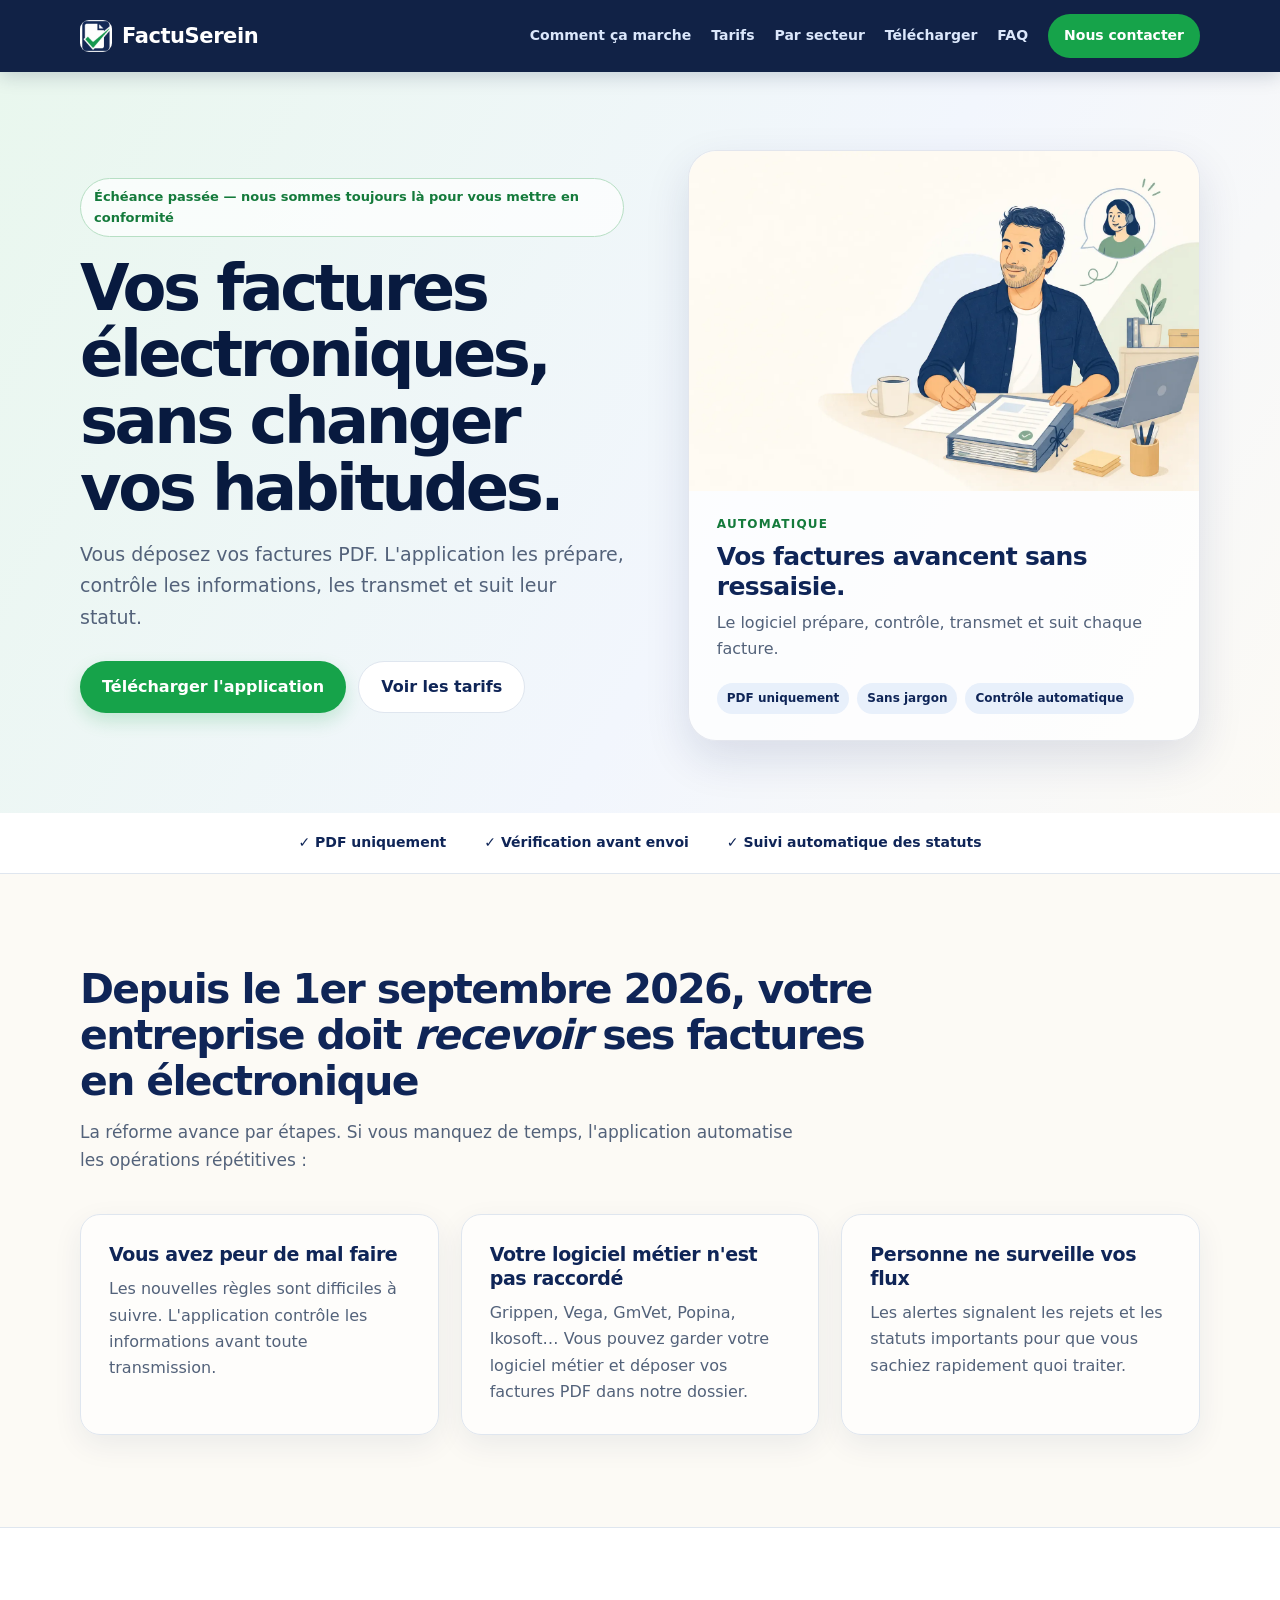
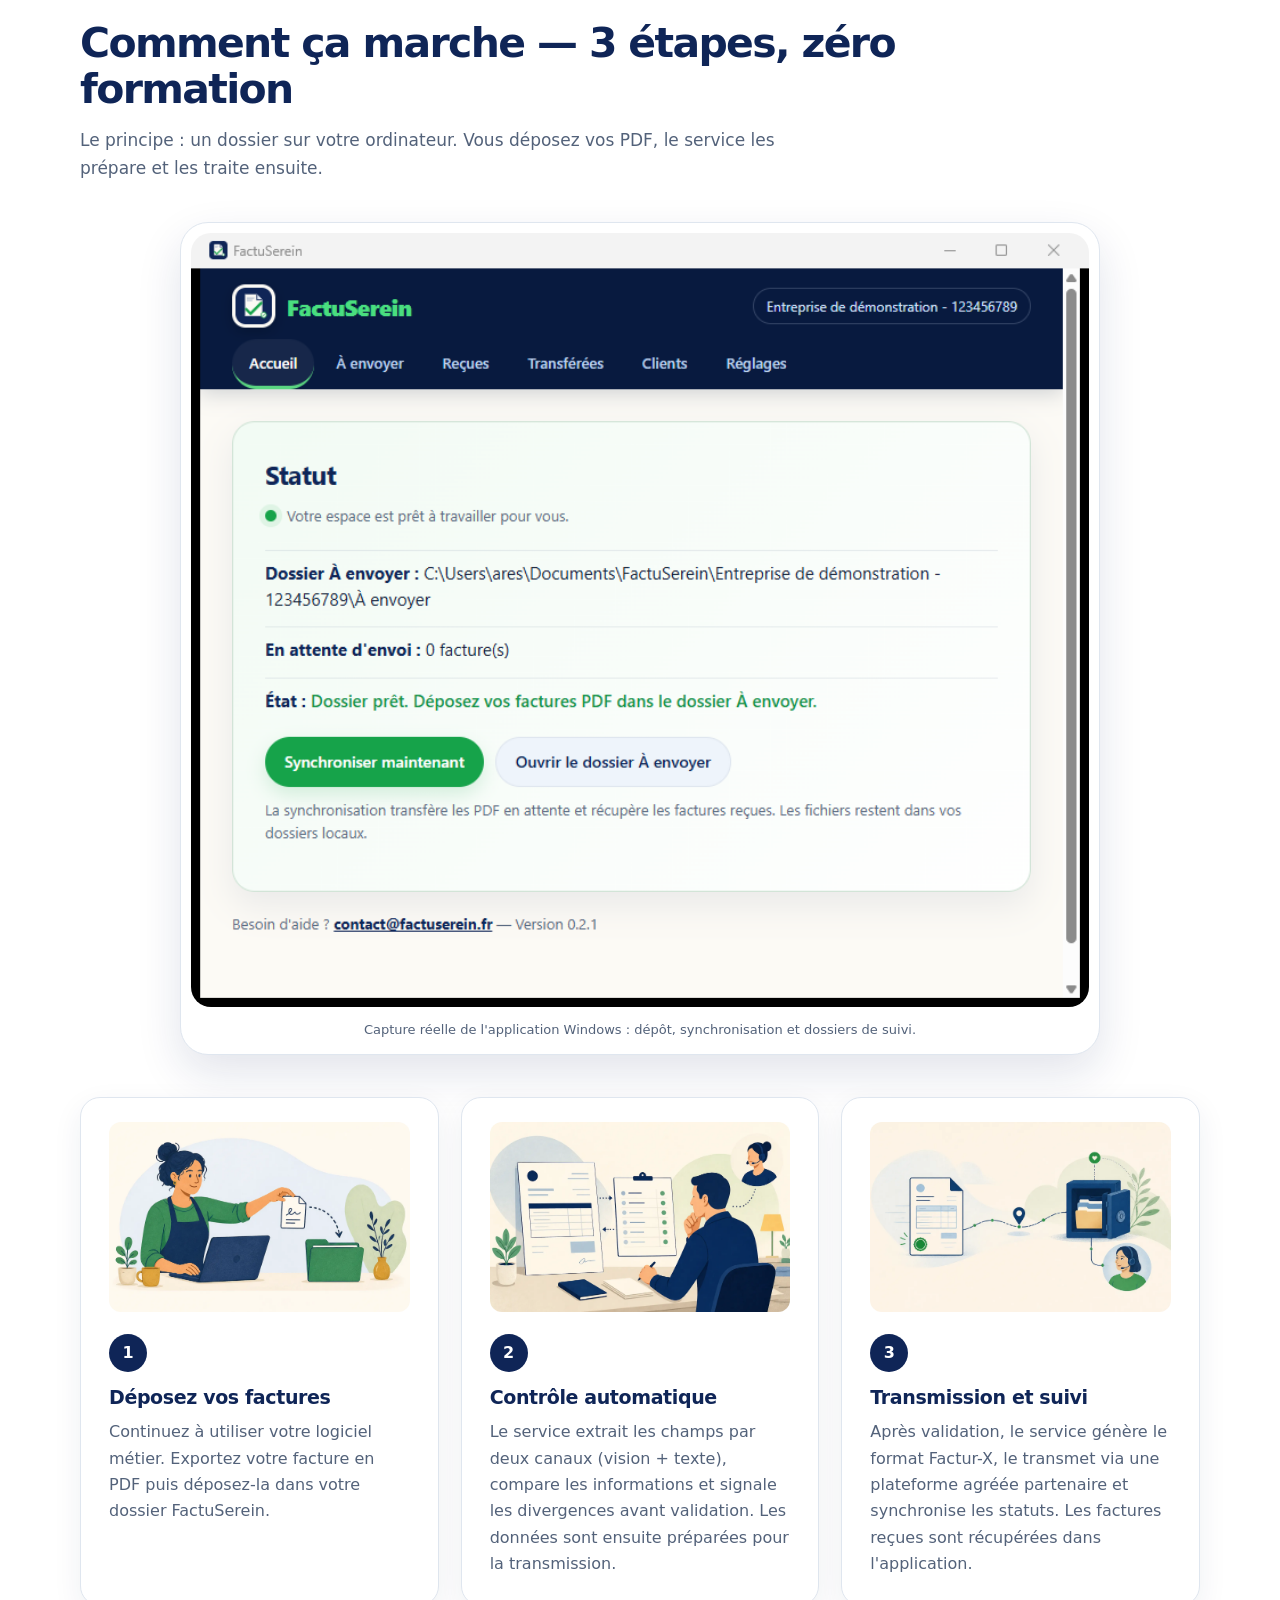
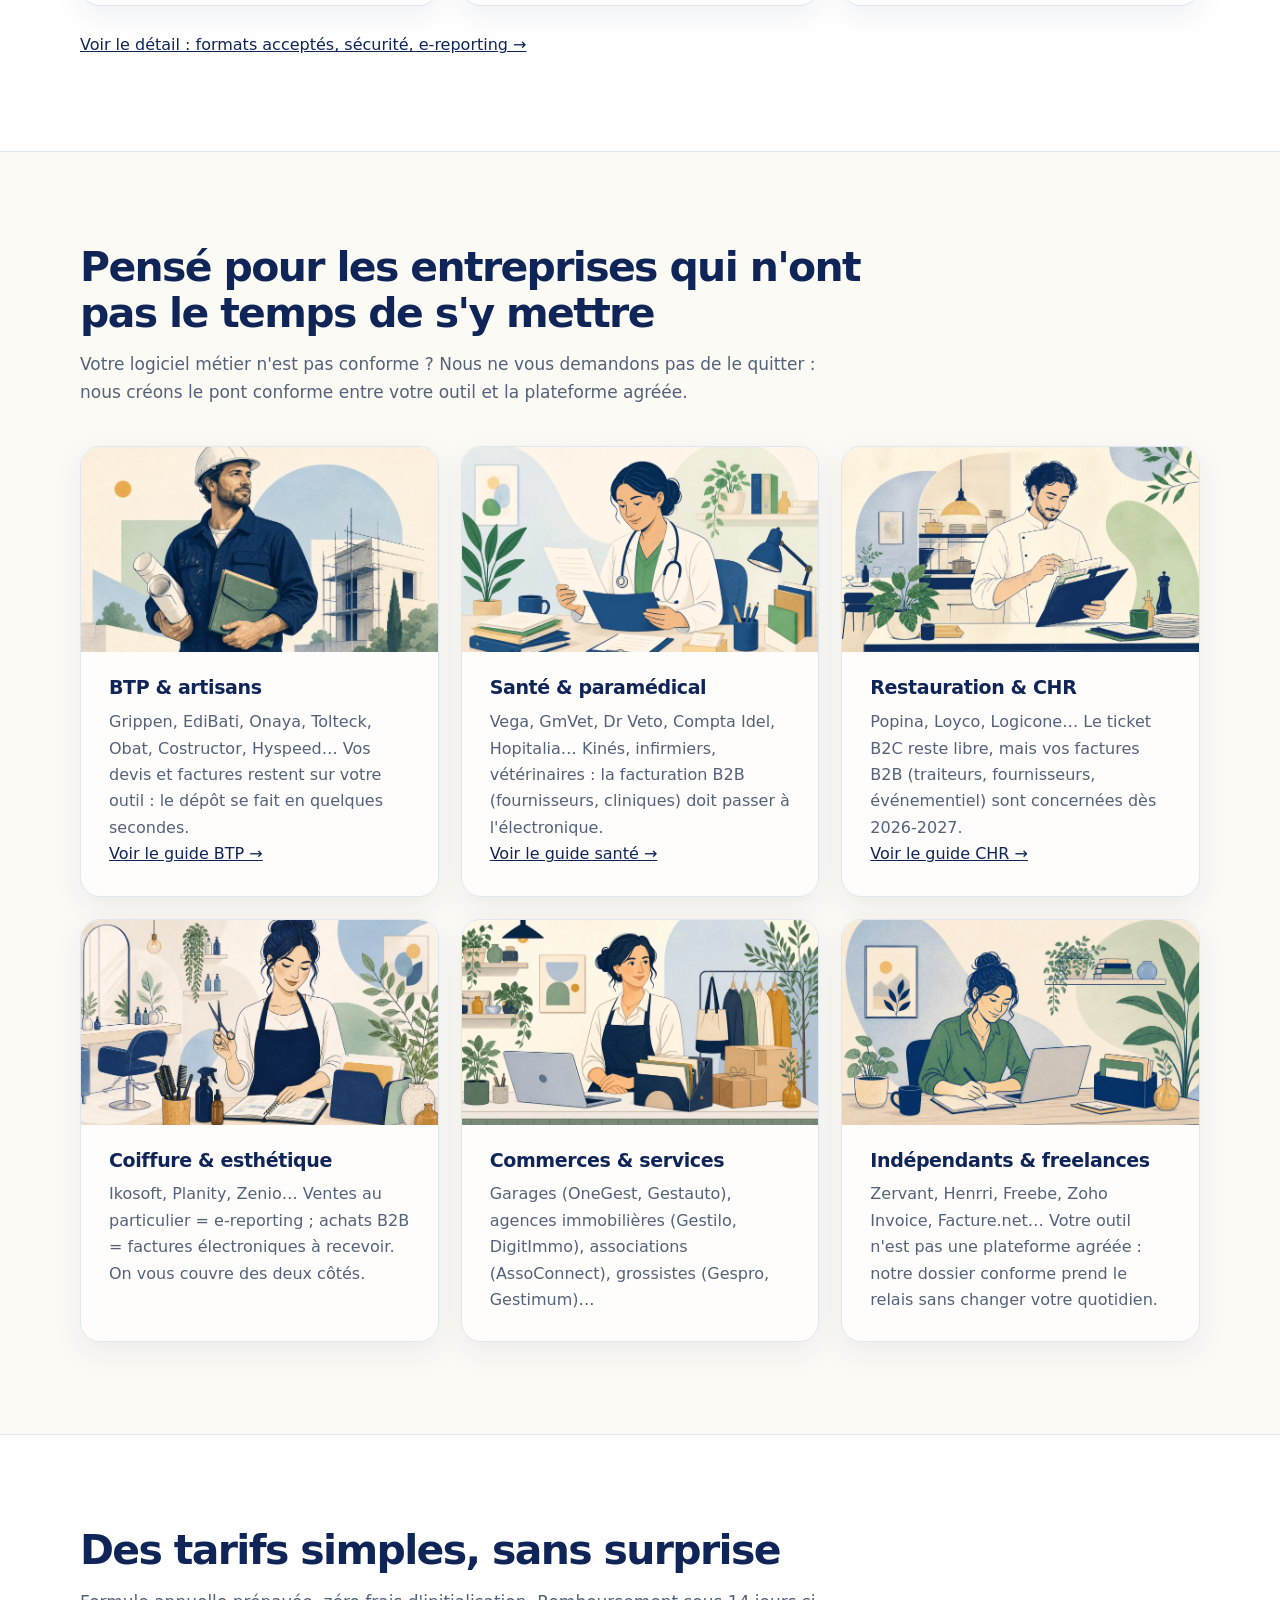
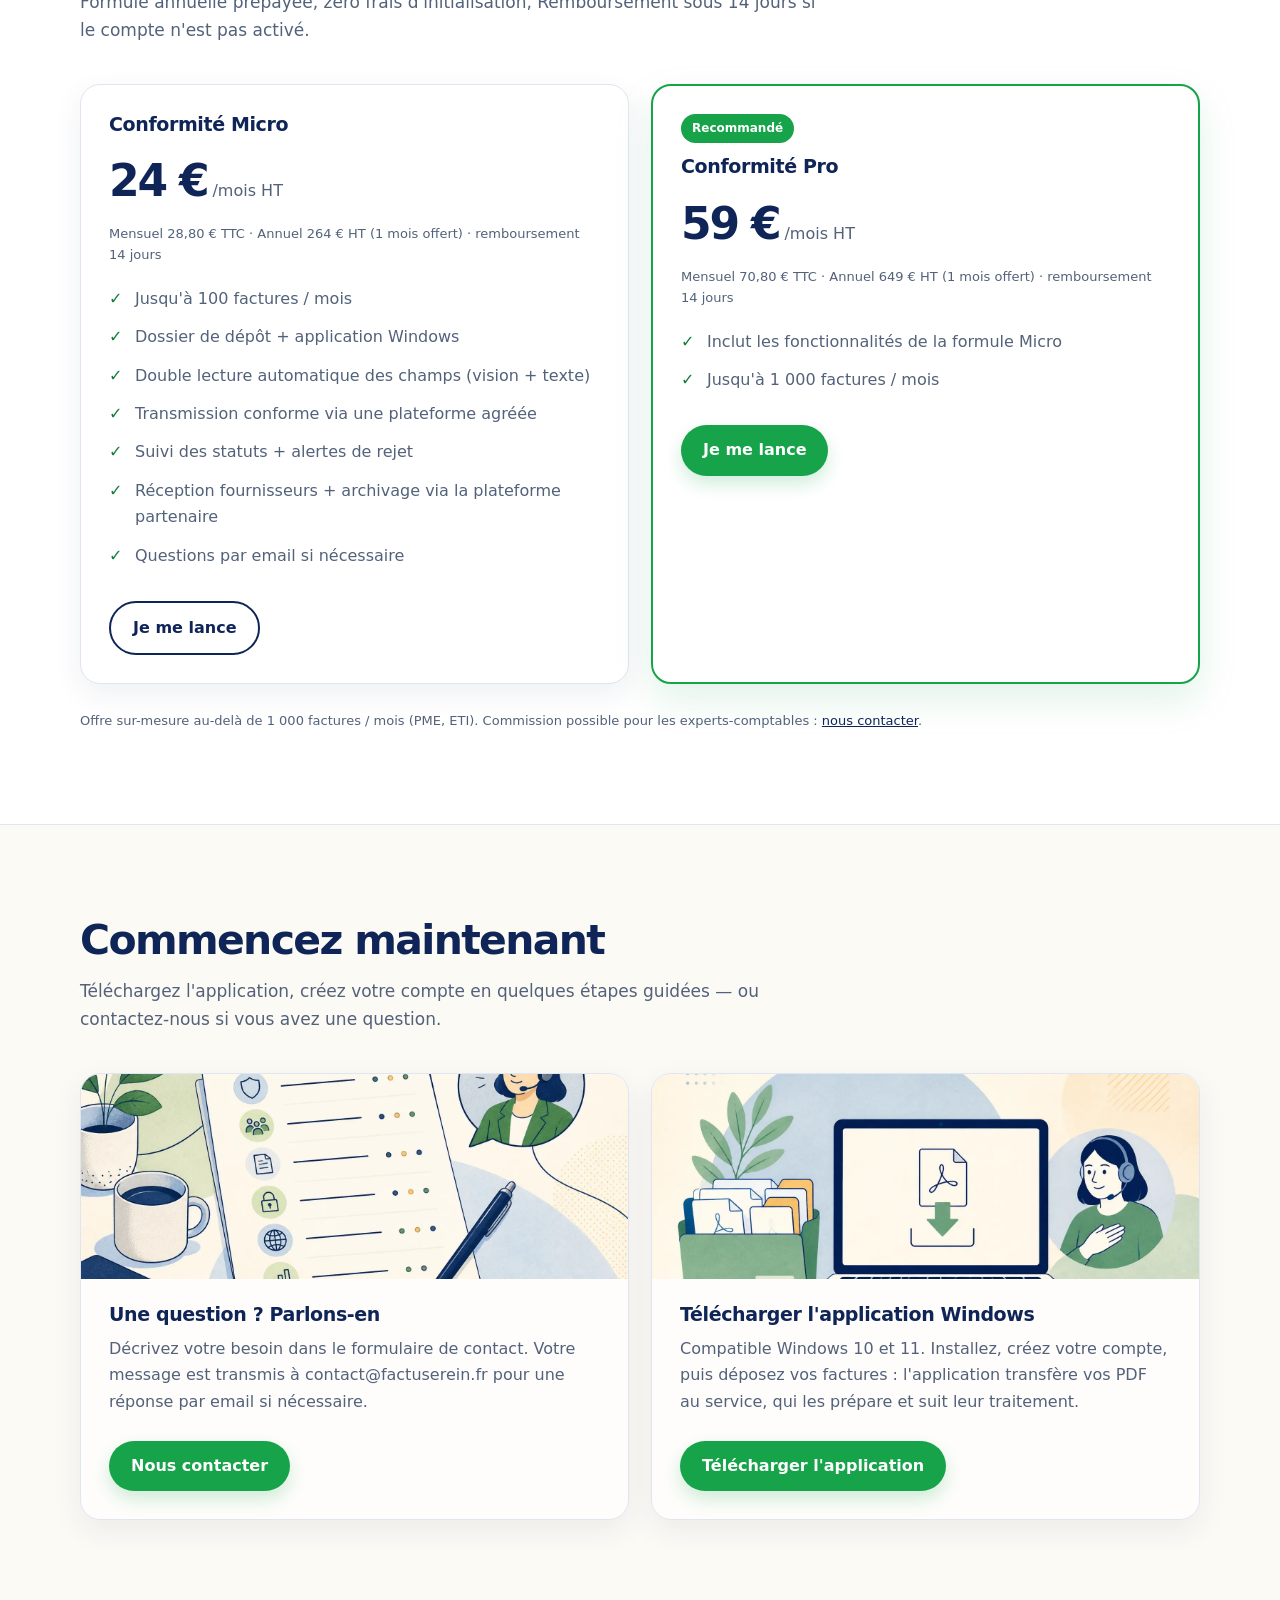
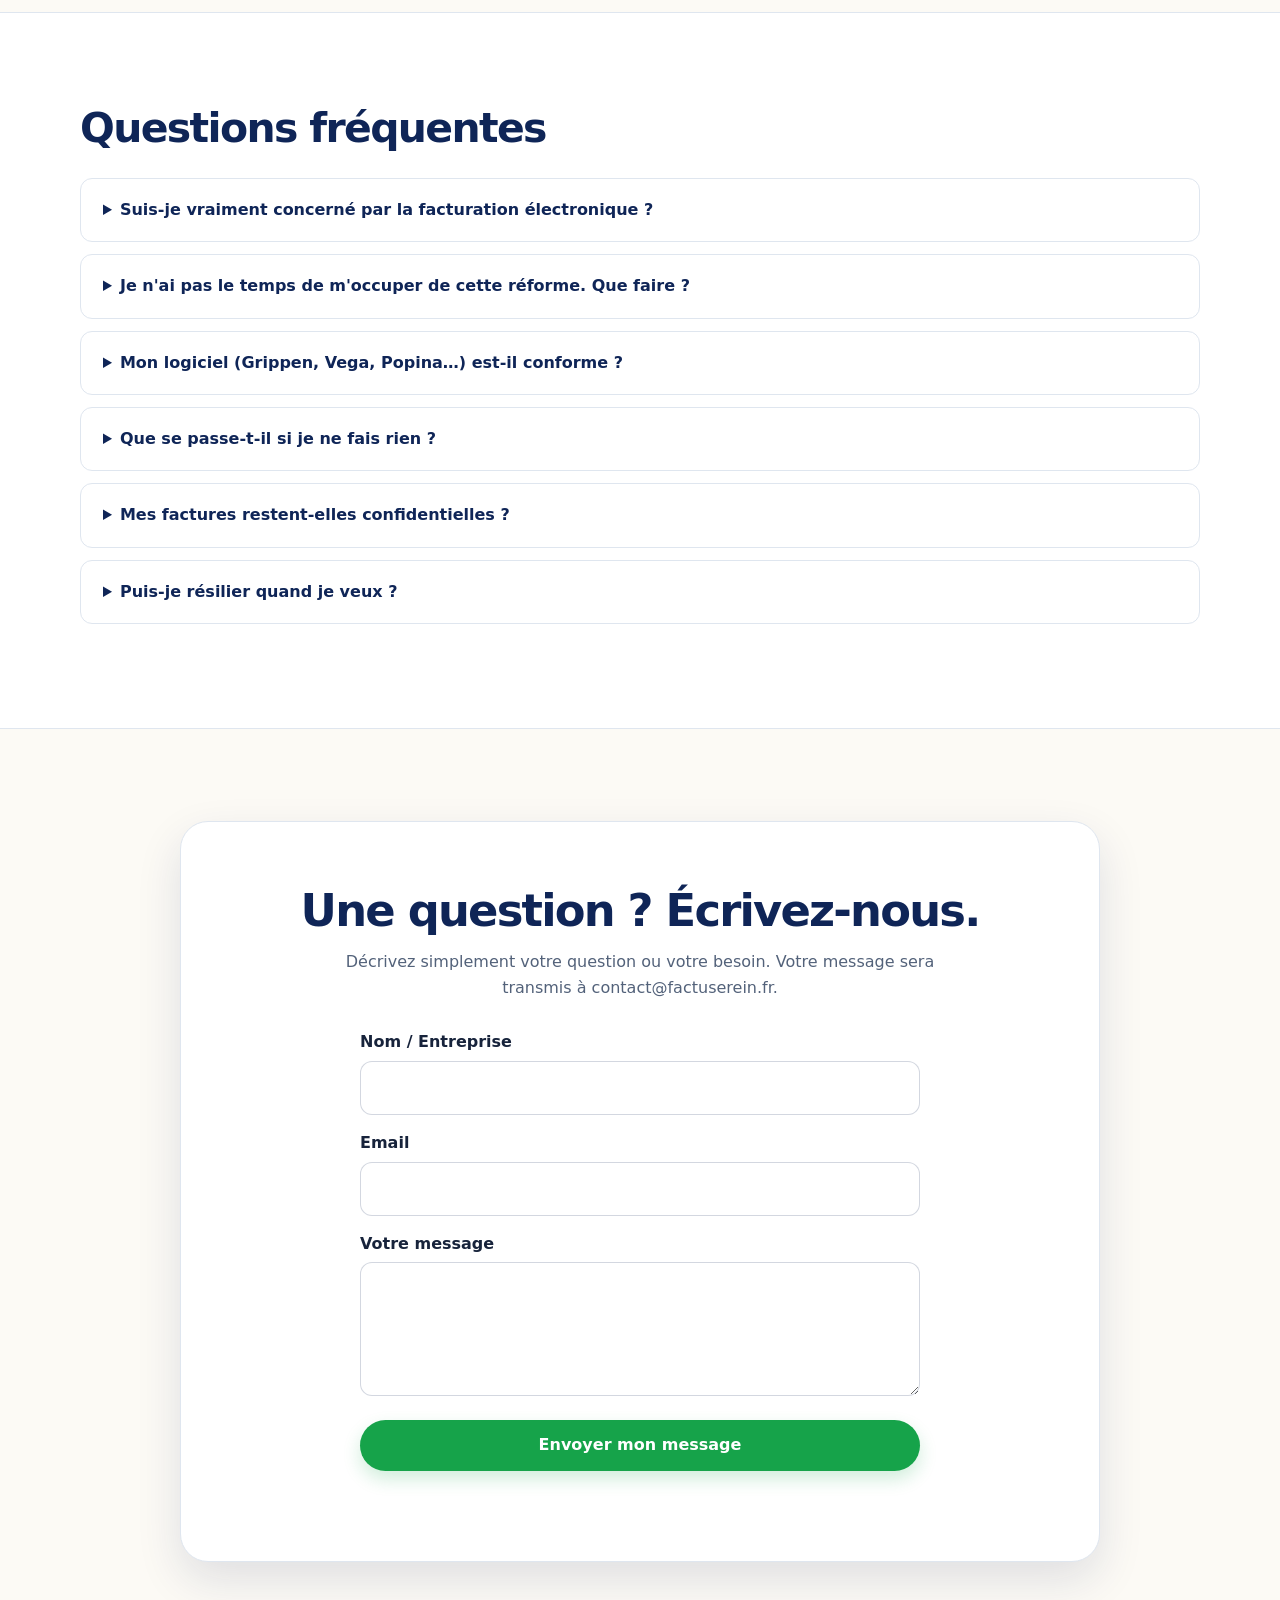
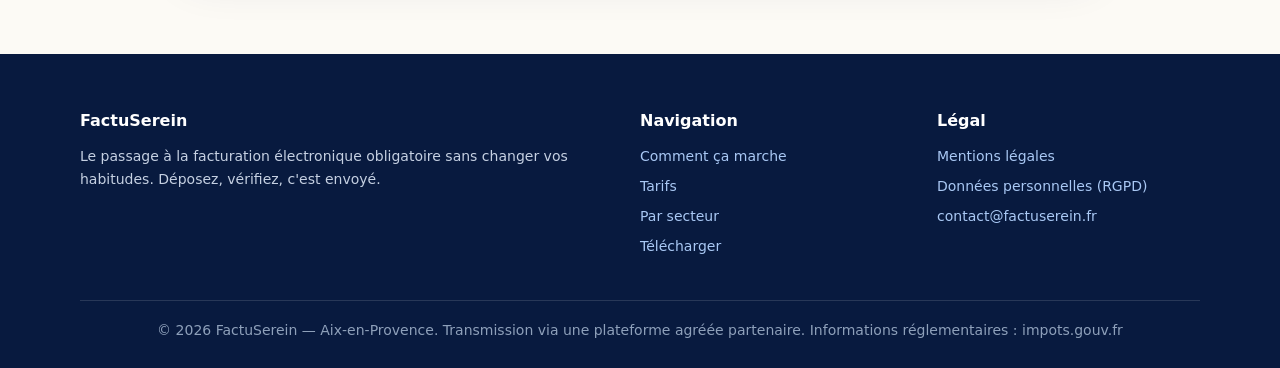
==== index.html @ 56f693d6 "content: publish native desktop preview" ====
<!DOCTYPE html>
<html lang="fr">
<head>
  <meta charset="UTF-8">
  <meta name="viewport" content="width=device-width, initial-scale=1.0">
  <title>FactuSerein — Facturation électronique obligatoire : on s'occupe de tout, sans changer vos habitudes</title>
  <link rel="icon" type="image/png" sizes="32x32" href="assets/img/favicon-32x32.png">
<link rel="manifest" href="assets/img/site.webmanifest">
  <link rel="apple-touch-icon" href="assets/img/apple-touch-icon.png">
  <meta name="description" content="Facturation électronique obligatoire : réception 2026, émission 2027. L'application automatise la préparation, la transmission et le suivi de vos factures PDF. Dès 24 €/mois HT.">
  <meta property="og:type" content="website">
  <meta property="og:title" content="FactuSerein — Facturation électronique obligatoire : on s'occupe de tout">
  <meta property="og:description" content="FactuSerein — Facturation électronique obligatoire : on s'occupe de tout">
  <meta property="og:image" content="https://factuserein.fr/assets/img/og-factuserein.png">
  <meta property="og:locale" content="fr_FR">
  <meta property="og:url" content="https://factuserein.fr/">
  <meta name="twitter:card" content="summary_large_image">
  <link rel="canonical" href="https://factuserein.fr/">
  <link rel="stylesheet" href="assets/css/style.css">
</head>
<body>

<header class="site-header">
  <div class="container">
    <a href="index.html" class="brand"><img class="logo" src="assets/img/logo.png" alt="Logo FactuSerein" width="30" height="30" loading="eager"> FactuSerein</a>
    <button class="menu-toggle" aria-label="Ouvrir le menu" aria-expanded="false">☰</button>
    <nav class="main-nav">
      <a href="index.html#comment">Comment ça marche</a>
      <a href="tarifs.html">Tarifs</a>
      <a href="index.html#secteurs">Par secteur</a>
      <a href="outils/telecharger.html">Télécharger</a>
      <a href="index.html#faq">FAQ</a>
      <a href="index.html#contact" class="cta">Nous contacter</a>
    </nav>
  </div>
</header>

<section class="hero">
  <div class="container">
    <div>
      <span class="badge-urgence" id="js-jours">Obligation de réception : 1er septembre 2026</span>
      <h1>Vos factures électroniques, sans changer vos habitudes.</h1>
      <p class="lead">
        Vous déposez vos factures PDF. L'application les prépare, contrôle les informations,
        les transmet et suit leur statut.
      </p>
      <div class="hero-actions">
        <a href="outils/telecharger.html" class="btn btn-vert">Télécharger l'application</a>
        <a href="tarifs.html" class="btn btn-blanc">Voir les tarifs</a>
      </div>
    </div>
    <div class="hero-confiance">
      <img class="illu-hero" src="assets/img/hero-premium.webp" alt="Une dirigeante de TPE prépare ses factures avec l'application FactuSerein" width="1536" height="1024" loading="eager">
      <p class="hero-confiance-label">Automatique</p>
      <h2>Vos factures avancent sans ressaisie.</h2>
      <p>Le logiciel prépare, contrôle, transmet et suit chaque facture.</p>
      <div class="hero-confiance-tags">
        <span>PDF uniquement</span>
        <span>Sans jargon</span>
        <span>Contrôle automatique</span>
      </div>
    </div>
  </div>
</section>

<div class="trust-strip">
  <div class="container">
    <span>✓ PDF uniquement</span>
    <span>✓ Vérification avant envoi</span>
    <span>✓ Suivi automatique des statuts</span>
  </div>
</div>

<section class="section" id="probleme">
  <div class="container">
    <h2>Depuis le 1er septembre 2026, votre entreprise doit <em>recevoir</em> ses factures en électronique</h2>
    <p class="sous-titre">La réforme avance par étapes. Si vous manquez de temps, l'application automatise les opérations répétitives :</p>
    <div class="grille grille-3">
      <div class="carte">
        <h3>Vous avez peur de mal faire</h3>
        <p>Les nouvelles règles sont difficiles à suivre. L'application contrôle les informations avant toute transmission.</p>
      </div>
      <div class="carte">
        <h3>Votre logiciel métier n'est pas raccordé</h3>
        <p>Grippen, Vega, GmVet, Popina, Ikosoft… Vous pouvez garder votre logiciel métier et déposer vos factures PDF dans notre dossier.</p>
      </div>
      <div class="carte">
        <h3>Personne ne surveille vos flux</h3>
        <p>Les alertes signalent les rejets et les statuts importants pour que vous sachiez rapidement quoi traiter.</p>
      </div>
    </div>
  </div>
</section>

<section class="section alt" id="comment">
  <div class="container">
    <h2>Comment ça marche — 3 étapes, zéro formation</h2>
    <p class="sous-titre">Le principe : un dossier sur votre ordinateur. Vous déposez vos PDF, le service les prépare et les traite ensuite.</p>
    <figure class="app-preview" id="app-preview">
      <img src="assets/img/app-screenshot-home.png" alt="Capture réelle de l'écran d'accueil de l'application Windows FactuSerein" width="788" height="679" loading="lazy">
      <figcaption>Capture réelle de l'application Windows : dépôt, synchronisation et dossiers de suivi.</figcaption>
    </figure>
    <div class="grille grille-3">
      <div class="carte">
        <img class="illu" src="assets/img/etape1-premium.webp" alt="Une professionnelle dépose une facture PDF dans son dossier" width="1536" height="1024" loading="lazy">
        <div class="num">1</div>
        <h3>Déposez vos factures</h3>
        <p>Continuez à utiliser votre logiciel métier. Exportez votre facture en PDF puis déposez-la dans votre dossier FactuSerein.</p>
      </div>
      <div class="carte">
        <img class="illu" src="assets/img/etape2-premium.webp" alt="Un professionnel compare une facture avec une liste de vérification" width="1536" height="1024" loading="lazy">
        <div class="num">2</div>
        <h3>Contrôle automatique</h3>
        <p>Le service extrait les champs par deux canaux (vision + texte), compare les informations et signale les divergences avant validation. Les données sont ensuite préparées pour la transmission.</p>
      </div>
      <div class="carte">
        <img class="illu" src="assets/img/etape3-premium.webp" alt="Une facture suit un chemin sécurisé jusqu'à son archivage" width="1536" height="1024" loading="lazy">
        <div class="num">3</div>
        <h3>Transmission et suivi</h3>
        <p>Après validation, le service génère le format Factur-X, le transmet via une plateforme agréée partenaire et synchronise les statuts. Les factures reçues sont récupérées dans l'application.</p>
      </div>
    </div>
    <p class="marge"><a href="comment-ca-marche.html">Voir le détail : formats acceptés, sécurité, e-reporting →</a></p>
  </div>
</section>

<section class="section" id="secteurs">
  <div class="container">
    <h2>Pensé pour les entreprises qui n'ont pas le temps de s'y mettre</h2>
    <p class="sous-titre">Votre logiciel métier n'est pas conforme ? Nous ne vous demandons pas de le quitter : nous créons le pont conforme entre votre outil et la plateforme agréée.</p>
    <div class="grille grille-3">
      <div class="carte">
        <img class="illu-carte" src="assets/img/btp-premium.webp" alt="Artisan du bâtiment avec ses plans et ses documents" width="1536" height="1024" loading="lazy">
        <h3>BTP & artisans</h3>
        <p>Grippen, EdiBati, Onaya, Tolteck, Obat, Costructor, Hyspeed… Vos devis et factures restent sur votre outil : le dépôt se fait en quelques secondes.</p>
        <p><a href="secteurs/btp.html">Voir le guide BTP →</a></p>
      </div>
      <div class="carte">
        <img class="illu-carte" src="assets/img/sante-premium.webp" alt="Professionnelle de santé avec ses documents administratifs" width="1536" height="1024" loading="lazy">
        <h3>Santé & paramédical</h3>
        <p>Vega, GmVet, Dr Veto, Compta Idel, Hopitalia… Kinés, infirmiers, vétérinaires : la facturation B2B (fournisseurs, cliniques) doit passer à l'électronique.</p>
        <p><a href="secteurs/sante.html">Voir le guide santé →</a></p>
      </div>
      <div class="carte">
        <img class="illu-carte" src="assets/img/restauration-premium.webp" alt="Chef dans son restaurant avec un dossier de factures" width="1536" height="1024" loading="lazy">
        <h3>Restauration & CHR</h3>
        <p>Popina, Loyco, Logicone… Le ticket B2C reste libre, mais vos factures B2B (traiteurs, fournisseurs, événementiel) sont concernées dès 2026-2027.</p>
        <p><a href="secteurs/restauration.html">Voir le guide CHR →</a></p>
      </div>
      <div class="carte">
        <img class="illu-carte" src="assets/img/coiffure-premium.webp" alt="Coiffeuse dans son salon avec son carnet de rendez-vous" width="1536" height="1024" loading="lazy">
        <h3>Coiffure & esthétique</h3>
        <p>Ikosoft, Planity, Zenio… Ventes au particulier = e-reporting ; achats B2B = factures électroniques à recevoir. On vous couvre des deux côtés.</p>
      </div>
      <div class="carte">
        <img class="illu-carte" src="assets/img/commerces-premium.webp" alt="Commerçante dans sa boutique avec ses documents organisés" width="1536" height="1024" loading="lazy">
        <h3>Commerces & services</h3>
        <p>Garages (OneGest, Gestauto), agences immobilières (Gestilo, DigitImmo), associations (AssoConnect), grossistes (Gespro, Gestimum)…</p>
      </div>
      <div class="carte">
        <img class="illu-carte" src="assets/img/freelance-premium.webp" alt="Indépendante travaillant depuis son bureau avec ses factures" width="1536" height="1024" loading="lazy">
        <h3>Indépendants & freelances</h3>
        <p>Zervant, Henrri, Freebe, Zoho Invoice, Facture.net… Votre outil n'est pas une plateforme agréée : notre dossier conforme prend le relais sans changer votre quotidien.</p>
      </div>
    </div>
  </div>
</section>

<section class="section alt" id="tarifs">
  <div class="container">
    <h2>Des tarifs simples, sans surprise</h2>
    <p class="sous-titre">Formule annuelle prépayée, zéro frais d'initialisation, Remboursement sous 14 jours si le compte n'est pas activé.</p>
    <div class="grille grille-2">
      <div class="carte">
        <h3>Conformité Micro</h3>
        <p class="prix">24 €<span> /mois HT</span></p>
        <p class="entretien">Mensuel 28,80 € TTC · Annuel 264 € HT (1 mois offert) · remboursement 14 jours</p>
        <ul>
          <li>Jusqu'à 100 factures / mois</li>
          <li>Dossier de dépôt + application Windows</li>
          <li>Double lecture automatique des champs (vision + texte)</li>
          <li>Transmission conforme via une plateforme agréée</li>
          <li>Suivi des statuts + alertes de rejet</li>
          <li>Réception fournisseurs + archivage via la plateforme partenaire</li>
          <li>Questions par email si nécessaire</li>
        </ul>
        <p class="marge"><a href="#contact" class="btn btn-outline">Je me lance</a></p>
      </div>
      <div class="carte mise-en-avant">
        <span class="etiquette">Recommandé</span>
        <h3>Conformité Pro</h3>
        <p class="prix">59 €<span> /mois HT</span></p>
        <p class="entretien">Mensuel 70,80 € TTC · Annuel 649 € HT (1 mois offert) · remboursement 14 jours</p>
        <ul>
          <li>Inclut les fonctionnalités de la formule Micro</li>
          <li>Jusqu'à 1 000 factures / mois</li>
        </ul>
        <p class="marge"><a href="#contact" class="btn btn-vert">Je me lance</a></p>
      </div>
    </div>
    <p class="marge entretien">Offre sur-mesure au-delà de 1 000 factures / mois (PME, ETI). Commission possible pour les experts-comptables : <a href="#contact">nous contacter</a>.</p>
  </div>
</section>

<section class="section" id="validateur">
  <div class="container">
    <h2>Commencez maintenant</h2>
    <p class="sous-titre">Téléchargez l'application, créez votre compte en quelques étapes guidées — ou contactez-nous si vous avez une question.</p>
    <div class="grille grille-2">
      <div class="carte">
        <img class="illu-carte" src="assets/img/diagnostic-premium.webp" alt="Un échange avec l'équipe FactuSerein" width="600" height="661" loading="lazy">
        <h3>Une question ? Parlons-en</h3>
        <p>Décrivez votre besoin dans le formulaire de contact. Votre message est transmis à contact@factuserein.fr pour une réponse par email si nécessaire.</p>
        <p class="marge"><a href="#contact" class="btn btn-vert">Nous contacter</a></p>
      </div>
      <div class="carte">
        <img class="illu-carte" src="assets/img/telecharger-premium.webp" alt="Télécharger l'application Windows FactuSerein" width="700" height="533" loading="lazy">
        <h3>Télécharger l'application Windows</h3>
        <p>Compatible Windows 10 et 11. Installez, créez votre compte, puis déposez vos factures : l'application transfère vos PDF au service, qui les prépare et suit leur traitement.</p>
        <p class="marge"><a href="outils/telecharger.html" class="btn btn-vert">Télécharger l'application</a></p>
      </div>
    </div>
  </div>
</section>

<section class="section alt" id="faq">
  <div class="container">
    <h2>Questions fréquentes</h2>
    <div class="faq marge">
      <details>
        <summary>Suis-je vraiment concerné par la facturation électronique ?</summary>
        <p>Toute entreprise assujettie à la TVA établie en France est concernée, quelle que soit sa taille (TPE, micro-entrepreneur, franchise en base de TVA incluse). Depuis le <strong>1er septembre 2026</strong>, vous devez pouvoir <strong>recevoir</strong> des factures électroniques via une plateforme agréée. Au <strong>1er septembre 2027</strong>, vous devrez <strong>émettre</strong> vos factures B2B au format électronique et transmettre vos données (e-reporting pour les ventes aux particuliers et l'international).</p>
      </details>
      <details>
        <summary>Je n'ai pas le temps de m'occuper de cette réforme. Que faire ?</summary>
        <p>Vous déposez vos factures PDF et l'application automatise la préparation, la vérification, la transmission et le suivi. Vous gardez votre logiciel métier sans double saisie obligatoire.</p>
      </details>
      <details>
        <summary>Mon logiciel (Grippen, Vega, Popina…) est-il conforme ?</summary>
        <p>Si votre logiciel n'est pas immatriculé plateforme agréée (la liste officielle est publique sur impots.gouv.fr), il ne peut pas transmettre vos factures au format officiel. Notre solution crée le pont : vous gardez votre outil, vous déposez vos factures, nous les envoyons conformément. Aucun changement d'outil, aucune double saisie obligatoire.</p>
      </details>
      <details>
        <summary>Que se passe-t-il si je ne fais rien ?</summary>
        <p>Défaut de réception : amende de 500 €, puis 1 000 € par trimestre après mise en demeure. Défaut d'émission : <strong>50 € par facture</strong> (plafond 15 000 €/an), et 500 € par transmission manquante pour l'e-reporting. Une clause de bienveillance exonère la première infraction si elle est réparée spontanément ou sous 30 jours — mais la mise en conformité prend du temps (choix, paramétrage, tests). Mieux vaut être prêt que de négocier.</p>
      </details>
      <details>
        <summary>Mes factures restent-elles confidentielles ?</summary>
        <p>Oui. Vos fichiers sont chiffrés en transit et traités uniquement pour la préparation, la transmission et le suivi de vos factures. Détails dans notre <a href="legal/rgpd.html">politique de confidentialité</a> et dans les mentions légales disponibles dans l'application.</p>
      </details>
      <details>
        <summary>Puis-je résilier quand je veux ?</summary>
        <p><strong>Formule mensuelle</strong> : oui, à tout moment (mois en cours dû). <strong>Formule annuelle</strong> : Remboursement sous 14 jours si le compte n'est pas activé, puis engagement jusqu'au terme de l'année (1 mois offert). Vos factures déjà transmises restent archivées conformément à la réglementation (10 ans) sur la plateforme agréée.</p>
      </details>
    </div>
  </div>
</section>

<section class="section" id="contact">
  <div class="container">
    <div class="cta-final contact-card">
      <h2>Une question ? Écrivez-nous.</h2>
      <p>Décrivez simplement votre question ou votre besoin. Votre message sera transmis à contact@factuserein.fr.</p>
      <form id="c-form">
        <label for="c-nom">Nom / Entreprise</label>
        <input type="text" id="c-nom" name="nom" required>
        <label for="c-email">Email</label>
        <input type="email" id="c-email" name="email" required>
        <label for="c-message">Votre message</label>
        <textarea id="c-message" name="message" rows="4" required></textarea>
        <button type="submit" class="btn btn-vert">Envoyer mon message</button>
        <p id="c-statut"></p>
      </form>
      <script>
        document.getElementById('c-form').addEventListener('submit', async function (e) {
          e.preventDefault();
          var statut = document.getElementById('c-statut');
          statut.textContent = 'Envoi en cours…';
          try {
            var rep = await fetch('https://1vevdqrgm9.execute-api.eu-west-3.amazonaws.com/api/v1/contact', {
              method: 'POST',
              body: new FormData(e.target)
            });
            var d = await rep.json();
            statut.textContent = d.message || (d.ok ? 'Message envoyé.' : 'Erreur.');
            if (d.ok) e.target.reset();
          } catch (err) {
            statut.textContent = 'Envoi impossible — écrivez-nous à contact@factuserein.fr.';
          }
        });
      </script>
    </div>
  </div>
</section>

<footer class="site-footer">
  <div class="container">
    <div>
      <h4>FactuSerein</h4>
      <p>Le passage à la facturation électronique obligatoire sans changer vos habitudes. Déposez, vérifiez, c'est envoyé.</p>
    </div>
    <div>
      <h4>Navigation</h4>
      <a href="index.html#comment">Comment ça marche</a>
      <a href="tarifs.html">Tarifs</a>
      <a href="index.html#secteurs">Par secteur</a>
      <a href="outils/telecharger.html">Télécharger</a>
    </div>
    <div>
      <h4>Légal</h4>
      <a href="legal/mentions-legales.html">Mentions légales</a>
      <a href="legal/rgpd.html">Données personnelles (RGPD)</a>
      <a href="mailto:contact@factuserein.fr">contact@factuserein.fr</a>
    </div>
    <p class="mentions">© <span class="js-annee">2026</span> FactuSerein — Aix-en-Provence. Transmission via une plateforme agréée partenaire. Informations réglementaires : impots.gouv.fr</p>
  </div>
</footer>

<script src="assets/js/main.js"></script>
<script type="application/ld+json">
{
  "@context": "https://schema.org",
  "@graph": [
    {
      "@type": "Organization",
      "@id": "https://factuserein.fr/#organization",
      "name": "FactuSerein",
      "url": "https://factuserein.fr/",
      "logo": "https://factuserein.fr/assets/img/logo.png",
      "email": "contact@factuserein.fr",
      "areaServed": "FR",
      "contactPoint": {
        "@type": "ContactPoint",
        "contactType": "customer support",
        "email": "contact@factuserein.fr",
        "availableLanguage": "fr"
      }
    },
    {
      "@type": "WebSite",
      "@id": "https://factuserein.fr/#website",
      "url": "https://factuserein.fr/",
      "name": "FactuSerein",
      "publisher": {"@id": "https://factuserein.fr/#organization"},
      "inLanguage": "fr-FR"
    }
  ]
}
</script>
<script type="application/ld+json">
{
  "@context": "https://schema.org",
  "@type": "FAQPage",
  "mainEntity": [
    {"@type": "Question", "name": "Que se passe-t-il si je ne fais rien ?", "acceptedAnswer": {"@type": "Answer", "text": "Défaut de réception : amende de 500 € puis 1 000 € par trimestre après mise en demeure. Défaut d'émission : 50 € par facture (plafond 15 000 €/an). Une clause de bienveillance exonère la première infraction réparée spontanément ou sous 30 jours."}},
    {"@type": "Question", "name": "Puis-je résilier quand je veux ?", "acceptedAnswer": {"@type": "Answer", "text": "Formule mensuelle : oui, à tout moment (mois en cours dû). Formule annuelle : Remboursement sous 14 jours si le compte n'est pas activé, puis engagement jusqu'au terme de l'année (1 mois offert)."}},
    {"@type": "Question", "name": "Mes factures restent-elles confidentielles ?", "acceptedAnswer": {"@type": "Answer", "text": "Oui. Vos fichiers sont chiffrés en transit et traités uniquement pour la préparation, la transmission et le suivi de vos factures."}}
  ]
}
</script>
</body>
</html>
---- assets/css/style.css ----
/* ============================================================
   FactuSerein — design system
   Direction : sereine, humaine, éditoriale, pensée pour les TPE
   ============================================================ */

:root {
  --navy-950: #081a3f;
  --navy-900: #0f2557;
  --navy-700: #28457d;
  --green-700: #147a3b;
  --green-600: #16a34a;
  --green-100: #e9f7ee;
  --blue-050: #f2f6fd;
  --blue-100: #e8f0fb;
  --cream: #fcfaf5;
  --white: #ffffff;
  --ink: #17233b;
  --muted: #53627a;
  --line: #dfe6ef;
  --amber-100: #fff4d9;
  --amber-700: #8b5b13;
  --red-700: #b42318;
  --radius-sm: 12px;
  --radius-md: 20px;
  --radius-lg: 28px;
  --shadow-soft: 0 10px 30px rgba(15, 37, 87, .07);
  --shadow-lift: 0 18px 45px rgba(15, 37, 87, .12);
  --max-width: 1120px;
}

* { box-sizing: border-box; margin: 0; padding: 0; }
html { scroll-behavior: smooth; }
body {
  background: var(--cream);
  color: var(--ink);
  font-family: Inter, ui-sans-serif, system-ui, -apple-system, "Segoe UI", Roboto, Arial, sans-serif;
  font-size: 16px;
  line-height: 1.65;
  text-rendering: optimizeLegibility;
}
img { max-width: 100%; height: auto; }
a { color: var(--navy-900); }
a:hover { color: var(--green-700); }
:focus-visible { outline: 3px solid #f0b94a; outline-offset: 3px; }

.container { width: min(var(--max-width), calc(100% - 40px)); margin: 0 auto; }

/* Header */
.site-header {
  position: sticky;
  top: 0;
  z-index: 50;
  background: rgba(8, 26, 63, .96);
  color: var(--white);
  box-shadow: 0 4px 18px rgba(8, 26, 63, .18);
  backdrop-filter: blur(12px);
}
.site-header .container { min-height: 72px; display: flex; align-items: center; justify-content: space-between; gap: 20px; }
.brand { display: flex; align-items: center; gap: 10px; color: var(--white); text-decoration: none; font-size: 21px; font-weight: 800; letter-spacing: -.02em; }
.brand .logo { width: 32px; height: 32px; border-radius: 9px; display: block; }
.main-nav { display: flex; align-items: center; justify-content: flex-end; gap: 20px; flex-wrap: wrap; }
.main-nav a { color: #dbe7fb; text-decoration: none; font-size: 14px; font-weight: 600; }
.main-nav a:hover { color: var(--white); }
.main-nav .cta { padding: 10px 16px; background: var(--green-600); border-radius: 999px; color: var(--white); }
.main-nav .cta:hover { background: var(--green-700); }
.menu-toggle { display: none; border: 0; background: transparent; color: var(--white); font-size: 27px; cursor: pointer; }

/* Shared buttons */
.btn { display: inline-flex; align-items: center; justify-content: center; min-height: 48px; padding: 12px 22px; border: 0; border-radius: 999px; cursor: pointer; font: inherit; font-weight: 800; text-align: center; text-decoration: none; transition: transform .18s ease, background .18s ease, box-shadow .18s ease; }
.btn:hover { transform: translateY(-2px); }
.btn-vert { background: var(--green-600); color: var(--white); box-shadow: 0 8px 18px rgba(22, 163, 74, .2); }
.btn-vert:hover { background: var(--green-700); color: var(--white); }
.btn-blanc { background: var(--white); color: var(--navy-900); border: 1px solid var(--line); }
.btn-blanc:hover { background: var(--blue-050); color: var(--navy-900); }
.btn-outline { background: transparent; color: var(--navy-900); border: 2px solid var(--navy-900); }
.btn-outline:hover { background: var(--blue-100); color: var(--navy-900); }

/* Hero */
.hero { overflow: hidden; padding: 78px 0 72px; background: linear-gradient(120deg, var(--green-100) 0%, var(--blue-050) 58%, var(--cream) 100%); }
.hero .container { display: grid; grid-template-columns: minmax(0, 1.03fr) minmax(390px, .97fr); align-items: center; gap: 64px; }
.hero h1 { max-width: 650px; margin: 18px 0; color: var(--navy-950); font-size: clamp(2.35rem, 5vw, 4.25rem); line-height: 1.04; letter-spacing: -.055em; }
.hero p.lead { max-width: 600px; margin-bottom: 28px; color: var(--muted); font-size: 19px; }
.badge-urgence { display: inline-flex; max-width: 100%; padding: 7px 13px; border: 1px solid #b7dfc4; border-radius: 999px; background: rgba(255,255,255,.72); color: var(--green-700); font-size: 13px; font-weight: 800; }
.hero-actions { display: flex; flex-wrap: wrap; gap: 12px; }
.hero-confiance { overflow: hidden; padding: 0 0 26px; border: 1px solid rgba(15, 37, 87, .1); border-radius: var(--radius-lg); background: rgba(255,255,255,.74); box-shadow: var(--shadow-lift); }
.hero-confiance .illu-hero { display: block; width: 100%; max-width: none; margin: 0; border-radius: var(--radius-lg) var(--radius-lg) 0 0; }
.hero-confiance-label, .hero-confiance h2, .hero-confiance > p:not(.hero-confiance-label), .hero-confiance-tags { margin-left: 28px; margin-right: 28px; }
.hero-confiance-label { margin-top: 24px; color: var(--green-700); font-size: 12px; font-weight: 900; letter-spacing: .1em; text-transform: uppercase; }
.hero-confiance h2 { margin-top: 7px; color: var(--navy-900); font-size: 25px; line-height: 1.2; letter-spacing: -.025em; }
.hero-confiance > p:not(.hero-confiance-label) { margin-top: 8px; color: var(--muted); }
.hero-confiance-tags { display: flex; flex-wrap: wrap; gap: 8px; margin-top: 20px; }
.hero-confiance-tags span { padding: 6px 10px; border-radius: 999px; background: var(--blue-100); color: var(--navy-900); font-size: 12px; font-weight: 800; }
.trust-strip { border-bottom: 1px solid var(--line); background: var(--white); }
.trust-strip .container { display: flex; justify-content: center; flex-wrap: wrap; gap: 12px 38px; padding: 18px 0; color: var(--navy-900); font-size: 14px; font-weight: 800; }

/* Sections and content */
.section { padding: 92px 0; }
.section.alt { background: var(--white); border-top: 1px solid var(--line); border-bottom: 1px solid var(--line); }
.section h2 { max-width: 850px; margin-bottom: 14px; color: var(--navy-900); font-size: clamp(1.9rem, 3.2vw, 2.65rem); line-height: 1.13; letter-spacing: -.04em; }
.section .sous-titre { max-width: 740px; margin-bottom: 40px; color: var(--muted); font-size: 17px; }
.app-preview { max-width: 920px; margin: 0 auto 42px; padding: 10px; border: 1px solid var(--line); border-radius: var(--radius-lg); background: var(--white); box-shadow: var(--shadow-lift); }
.app-preview img { display: block; width: 100%; height: auto; border-radius: 20px; }
.app-preview figcaption { padding: 12px 14px 4px; color: var(--muted); font-size: 13px; text-align: center; }
.grille { display: grid; gap: 22px; }
.grille-3 { grid-template-columns: repeat(3, minmax(0, 1fr)); }
.grille-2 { grid-template-columns: repeat(2, minmax(0, 1fr)); }
.carte { min-width: 0; padding: 28px; border: 1px solid var(--line); border-radius: var(--radius-md); background: var(--white); box-shadow: var(--shadow-soft); }
.section:not(.alt) .carte { background: rgba(255,255,255,.68); }
.carte h3 { margin-bottom: 9px; color: var(--navy-900); font-size: 19px; line-height: 1.25; letter-spacing: -.02em; }
.carte p { color: var(--muted); }
.carte .num { display: flex; align-items: center; justify-content: center; width: 38px; height: 38px; margin: 0 0 14px; border-radius: 50%; background: var(--navy-900); color: var(--white); font-weight: 900; }
.carte ul { margin-top: 14px; list-style: none; }
.carte li { position: relative; padding: 6px 0 6px 26px; color: var(--muted); }
.carte li::before { content: "✓"; position: absolute; left: 0; color: var(--green-700); font-weight: 900; }
.carte li.non::before { content: "×"; color: var(--red-700); }
.ok { color: var(--green-700); font-weight: 800; }
.marge { margin-top: 26px; }

/* Illustrations */
.illu { display: block; width: 100%; height: 190px; margin: -4px 0 22px; border-radius: var(--radius-sm); object-fit: cover; }
.illu-hero { display: block; width: 100%; height: auto; }
.illu-carte { display: block; width: calc(100% + 56px); height: 205px; max-width: none; margin: -28px -28px 24px; border-radius: var(--radius-md) var(--radius-md) 0 0; object-fit: cover; }
.illu-securite { display: block; width: min(420px, 100%); margin: 24px auto 0; border-radius: var(--radius-md); }

/* Pricing, tables, FAQ */
.prix { margin: 9px 0 5px; color: var(--navy-900) !important; font-size: 44px; font-weight: 900; letter-spacing: -.05em; }
.prix span { color: var(--muted); font-size: 16px; font-weight: 500; letter-spacing: 0; }
.entretien { color: var(--muted); font-size: 13px; }
.carte.mise-en-avant { border: 2px solid var(--green-600); box-shadow: 0 16px 38px rgba(22, 163, 74, .13); }
.etiquette { display: inline-block; margin: -2px 0 12px; padding: 5px 11px; border-radius: 999px; background: var(--green-600); color: var(--white); font-size: 12px; font-weight: 900; }
table { width: 100%; overflow: hidden; border: 1px solid var(--line); border-radius: var(--radius-md); border-collapse: separate; border-spacing: 0; background: var(--white); box-shadow: var(--shadow-soft); }
th, td { padding: 15px 18px; border-bottom: 1px solid var(--line); text-align: left; font-size: 15px; vertical-align: top; }
th { background: var(--navy-900); color: var(--white); font-weight: 800; }
tr:last-child td { border-bottom: 0; }
td { color: var(--muted); }
.faq details { margin-bottom: 12px; padding: 18px 22px; border: 1px solid var(--line); border-radius: var(--radius-sm); background: var(--white); }
.faq summary { color: var(--navy-900); cursor: pointer; font-weight: 800; }
.faq details p { margin-top: 12px; color: var(--muted); }
.encart { margin: 24px 0; padding: 18px 22px; border: 1px solid #bfd5f3; border-radius: var(--radius-sm); background: var(--blue-100); color: var(--muted); }
.encart.vert { border-color: #b7dfc4; background: var(--green-100); }
.encart.rouge { border-color: #f1c4c1; background: #fff0ef; }

/* Internal page title and CTA */
.page-titre { padding: 60px 0 54px; background: linear-gradient(120deg, var(--navy-950), var(--navy-900)); color: var(--white); }
.page-titre h1 { margin-bottom: 10px; color: var(--white); font-size: clamp(2.2rem, 5vw, 3.5rem); line-height: 1.05; letter-spacing: -.045em; }
.page-titre p { max-width: 760px; color: #dbe7fb; font-size: 17px; }
.cta-final { padding: 70px 24px; border-radius: var(--radius-lg); background: linear-gradient(130deg, var(--navy-900), #1d4e89); color: var(--white); text-align: center; box-shadow: var(--shadow-lift); }
.cta-final h2 { margin-bottom: 12px; color: var(--white); font-size: clamp(2rem, 4vw, 2.8rem); }
.cta-final p { max-width: 620px; margin: 0 auto 26px; color: #dbe7fb; }
.contact-card { max-width: 920px; margin: 0 auto; padding: clamp(34px, 6vw, 64px) clamp(22px, 6vw, 76px); border: 1px solid var(--line); background: var(--white); color: var(--ink); box-shadow: var(--shadow-lift); }
.contact-card h2 { color: var(--navy-900); }
.contact-card > p { color: var(--muted); }
.contact-card form { max-width: 560px; margin: 28px auto 0; text-align: left; }
.contact-card form button { width: 100%; margin-top: 16px; }
.contact-card #c-statut { margin-top: 10px; color: var(--muted); font-size: 13px; text-align: center; }
.download-layout { display: grid; grid-template-columns: minmax(0, .92fr) minmax(0, 1.08fr); align-items: center; gap: clamp(24px, 5vw, 56px); max-width: 1100px; margin: 0 auto; }
.download-visual { width: 100%; max-width: 560px; height: auto; margin: 0 auto; border-radius: var(--radius-md); box-shadow: var(--shadow-soft); }
.download-card { width: 100%; max-width: none; margin: 0; padding: clamp(32px, 6vw, 58px) clamp(22px, 6vw, 72px); border: 1px solid #cfe4d8; background: linear-gradient(145deg, #f4fbf6 0%, #edf5fc 100%); color: var(--ink); box-shadow: 0 18px 44px rgba(15, 37, 87, .1); }
.download-card h2 { color: var(--navy-900); }
.download-card > p { color: var(--muted); }
.download-card .download-button { min-height: 54px; padding: 14px 30px; font-size: 18px; }
.download-card .download-hash { max-width: 700px; margin-bottom: 0; color: #66758b; font-size: 13px; overflow-wrap: anywhere; }

/* Forms */
form label { display: block; margin: 15px 0 5px; color: inherit; font-weight: 800; }
form input, form select, form textarea { width: 100%; padding: 13px 14px; border: 1px solid rgba(15,37,87,.18); border-radius: var(--radius-sm); background: var(--white); color: var(--ink); font: inherit; }
form input:focus, form select:focus, form textarea:focus { outline: 3px solid rgba(240,185,74,.6); border-color: var(--navy-700); }

/* Footer */
.site-footer { padding: 54px 0 26px; background: var(--navy-950); color: #c5d0e2; font-size: 14px; }
.site-footer .container { display: grid; grid-template-columns: 2fr 1fr 1fr; gap: 34px; }
.site-footer h4 { margin-bottom: 11px; color: var(--white); font-size: 16px; }
.site-footer a { display: block; margin-bottom: 7px; color: #a9c8f4; text-decoration: none; }
.site-footer a:hover { color: var(--white); text-decoration: underline; }
.site-footer .mentions { grid-column: 1 / -1; padding-top: 18px; border-top: 1px solid rgba(255,255,255,.13); color: #8ea0ba; text-align: center; }

@media (max-width: 900px) {
  .hero { padding: 56px 0; }
  .hero .container { grid-template-columns: 1fr; gap: 36px; }
  .hero h1 { font-size: clamp(2.35rem, 10vw, 3.5rem); }
  .hero-confiance { max-width: 680px; }
  .download-layout { grid-template-columns: 1fr; gap: 28px; }
  .download-visual { max-width: 560px; }
  .grille-3, .grille-2 { grid-template-columns: 1fr; }
  .section { padding: 68px 0; }
  .site-footer .container { grid-template-columns: 1fr 1fr; }
  .main-nav { display: none; position: absolute; top: 72px; right: 20px; left: 20px; align-items: stretch; flex-direction: column; gap: 0; padding: 10px; border: 1px solid rgba(255,255,255,.12); border-radius: var(--radius-sm); background: var(--navy-950); box-shadow: var(--shadow-lift); }
  .main-nav.ouvert { display: flex; }
  .main-nav a { padding: 10px 12px; }
  .menu-toggle { display: block; }
}
@media (max-width: 600px) {
  .container { width: min(var(--max-width), calc(100% - 28px)); }
  .site-header .container { min-height: 64px; }
  .main-nav { top: 64px; right: 14px; left: 14px; }
  .trust-strip .container { justify-content: flex-start; gap: 8px 20px; }
  .trust-strip .container span { font-size: 13px; }
  .carte { padding: 22px; }
  .illu-carte { width: calc(100% + 44px); height: 190px; margin: -22px -22px 22px; }
  .illu { height: 180px; }
  .download-visual { height: auto; }
  .page-titre { padding: 46px 0 40px; }
  table { display: block; overflow-x: auto; white-space: normal; }
  th, td { min-width: 170px; padding: 12px 14px; }
  .site-footer .container { grid-template-columns: 1fr; }
  .site-footer .logo-officiel, .site-footer .mentions { grid-column: auto; }
}
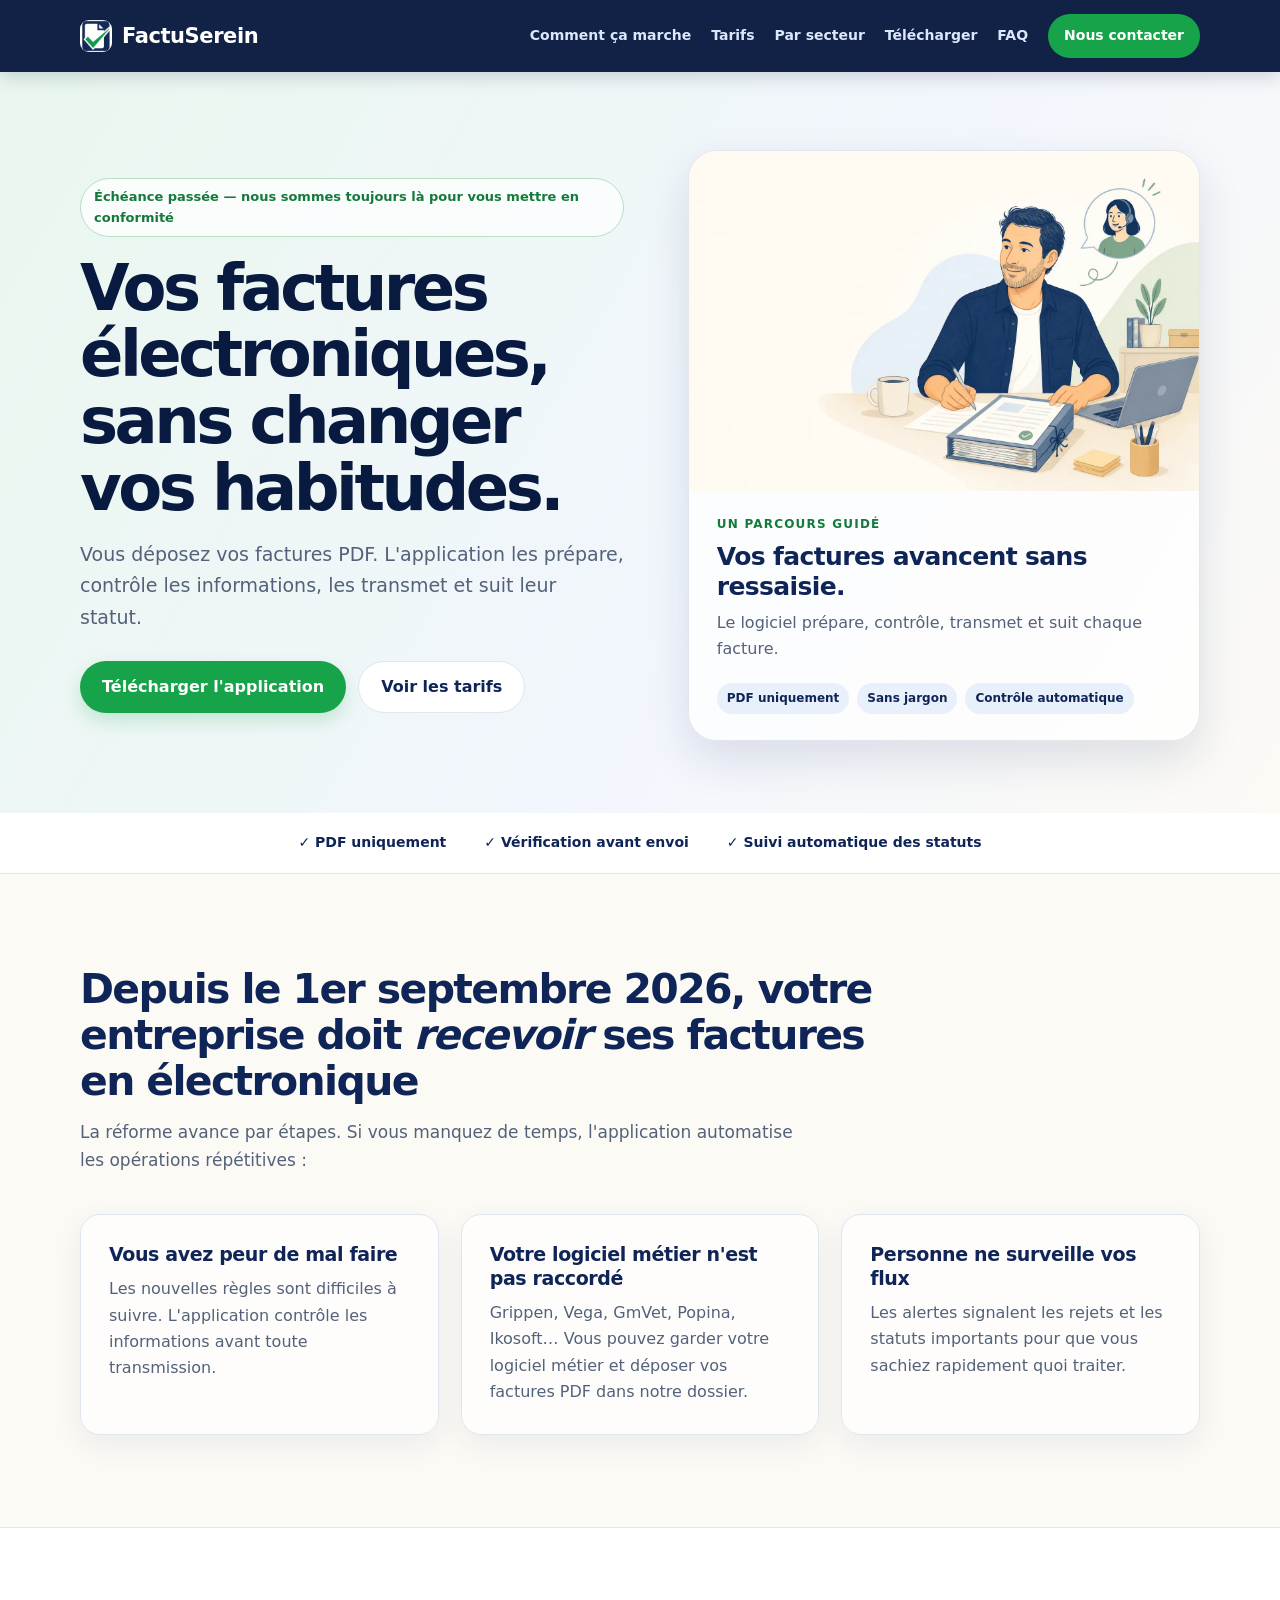
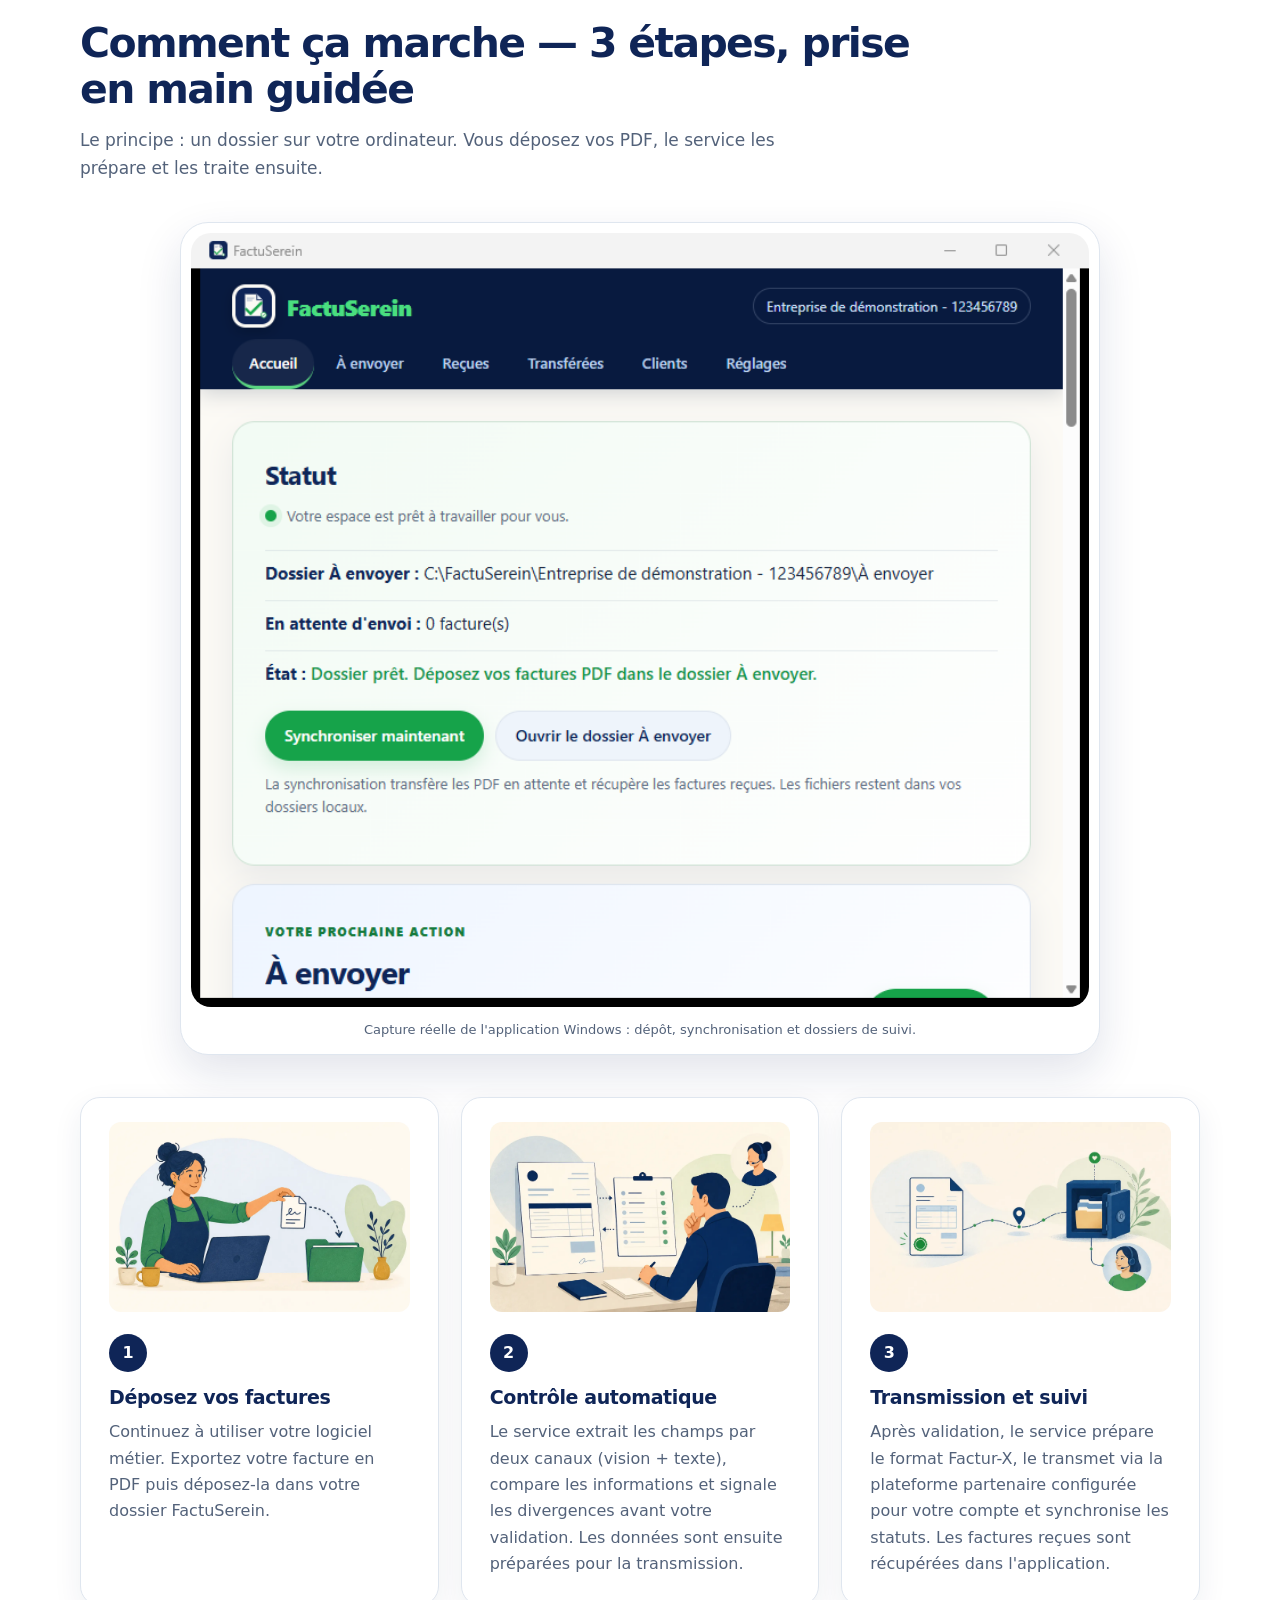
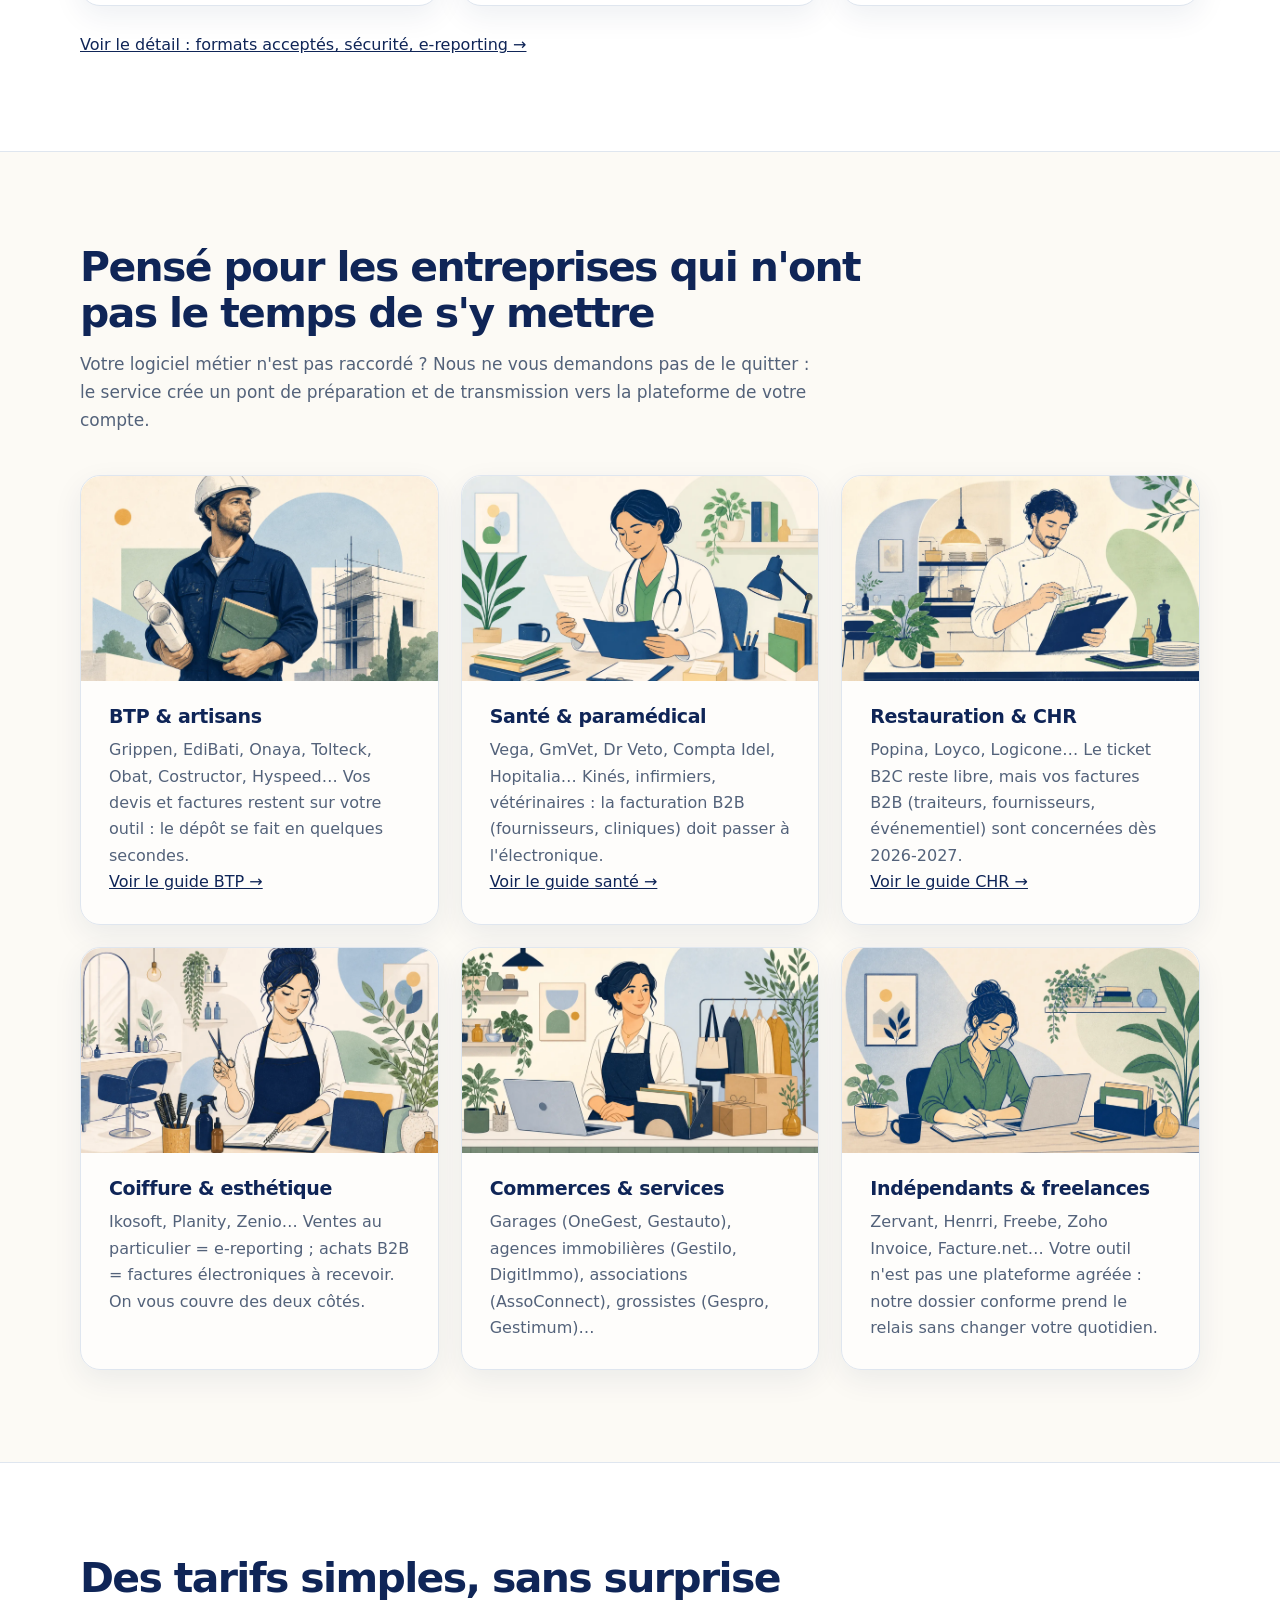
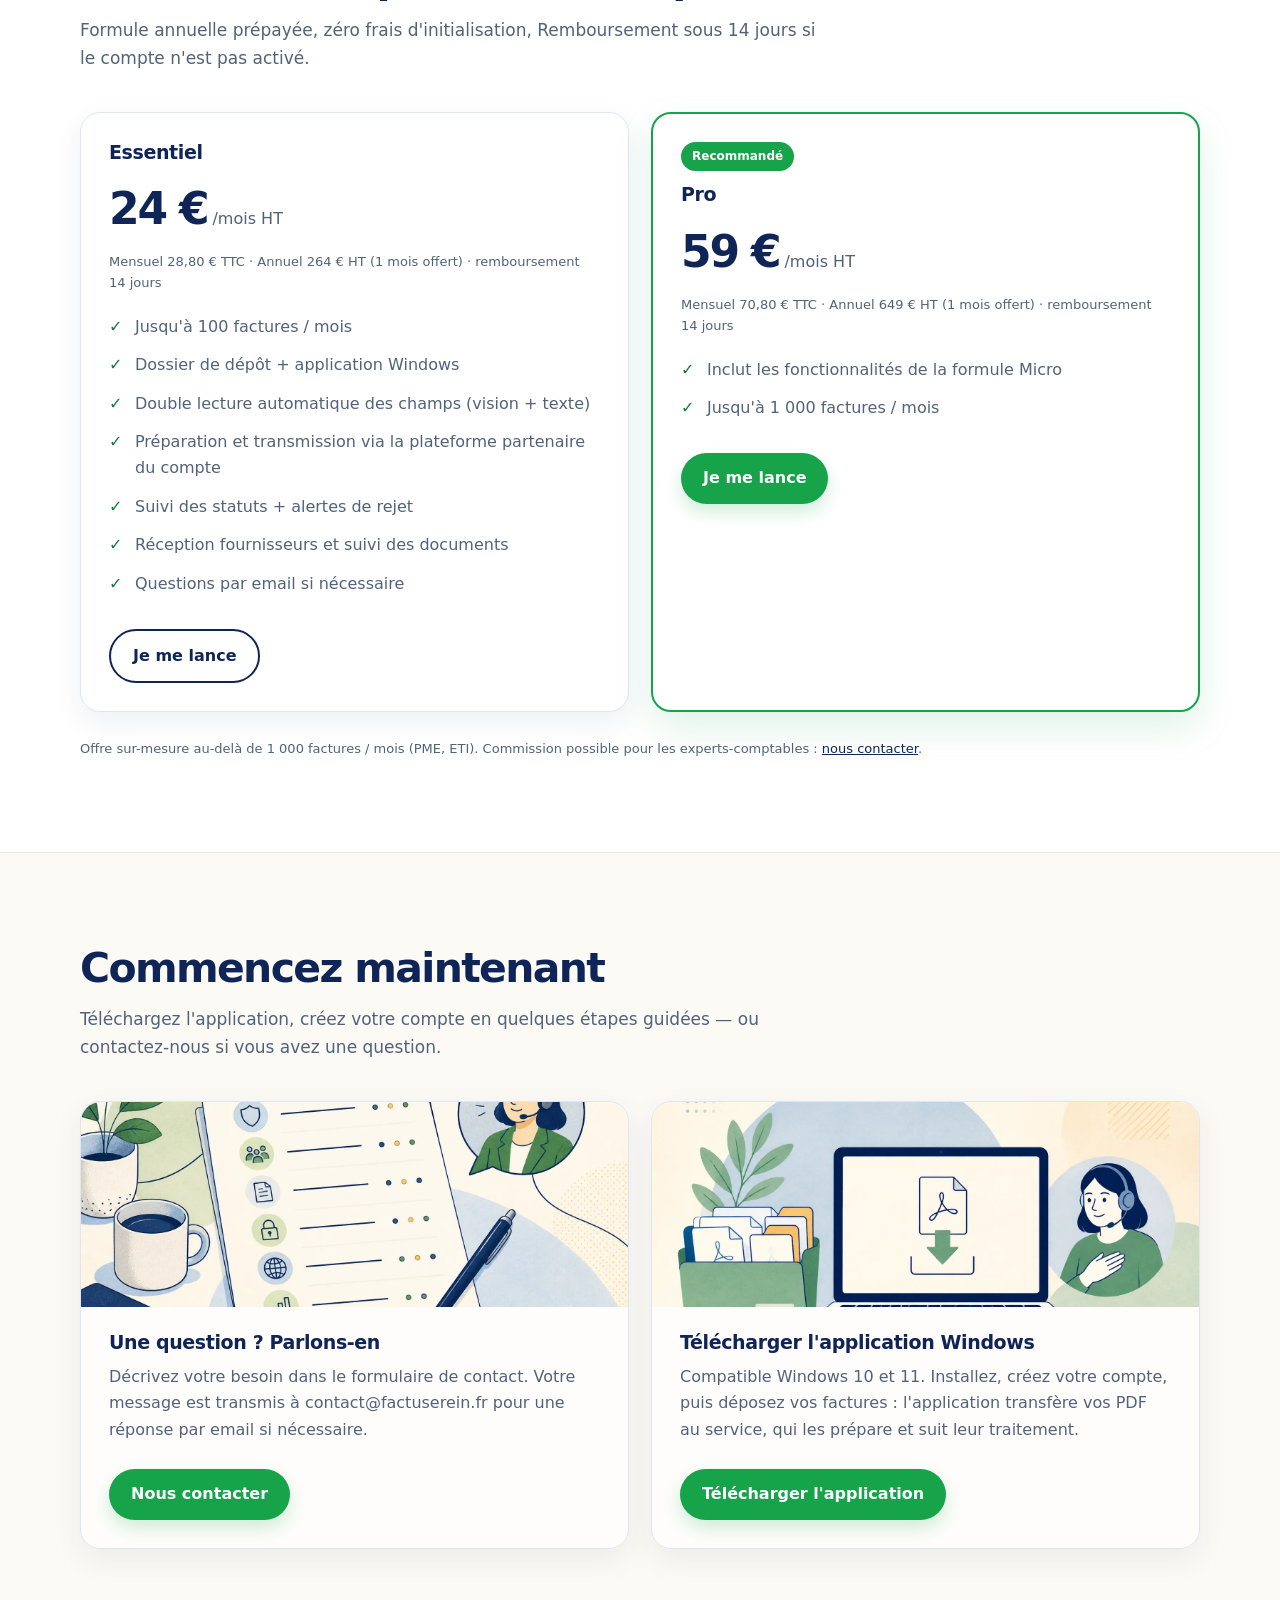
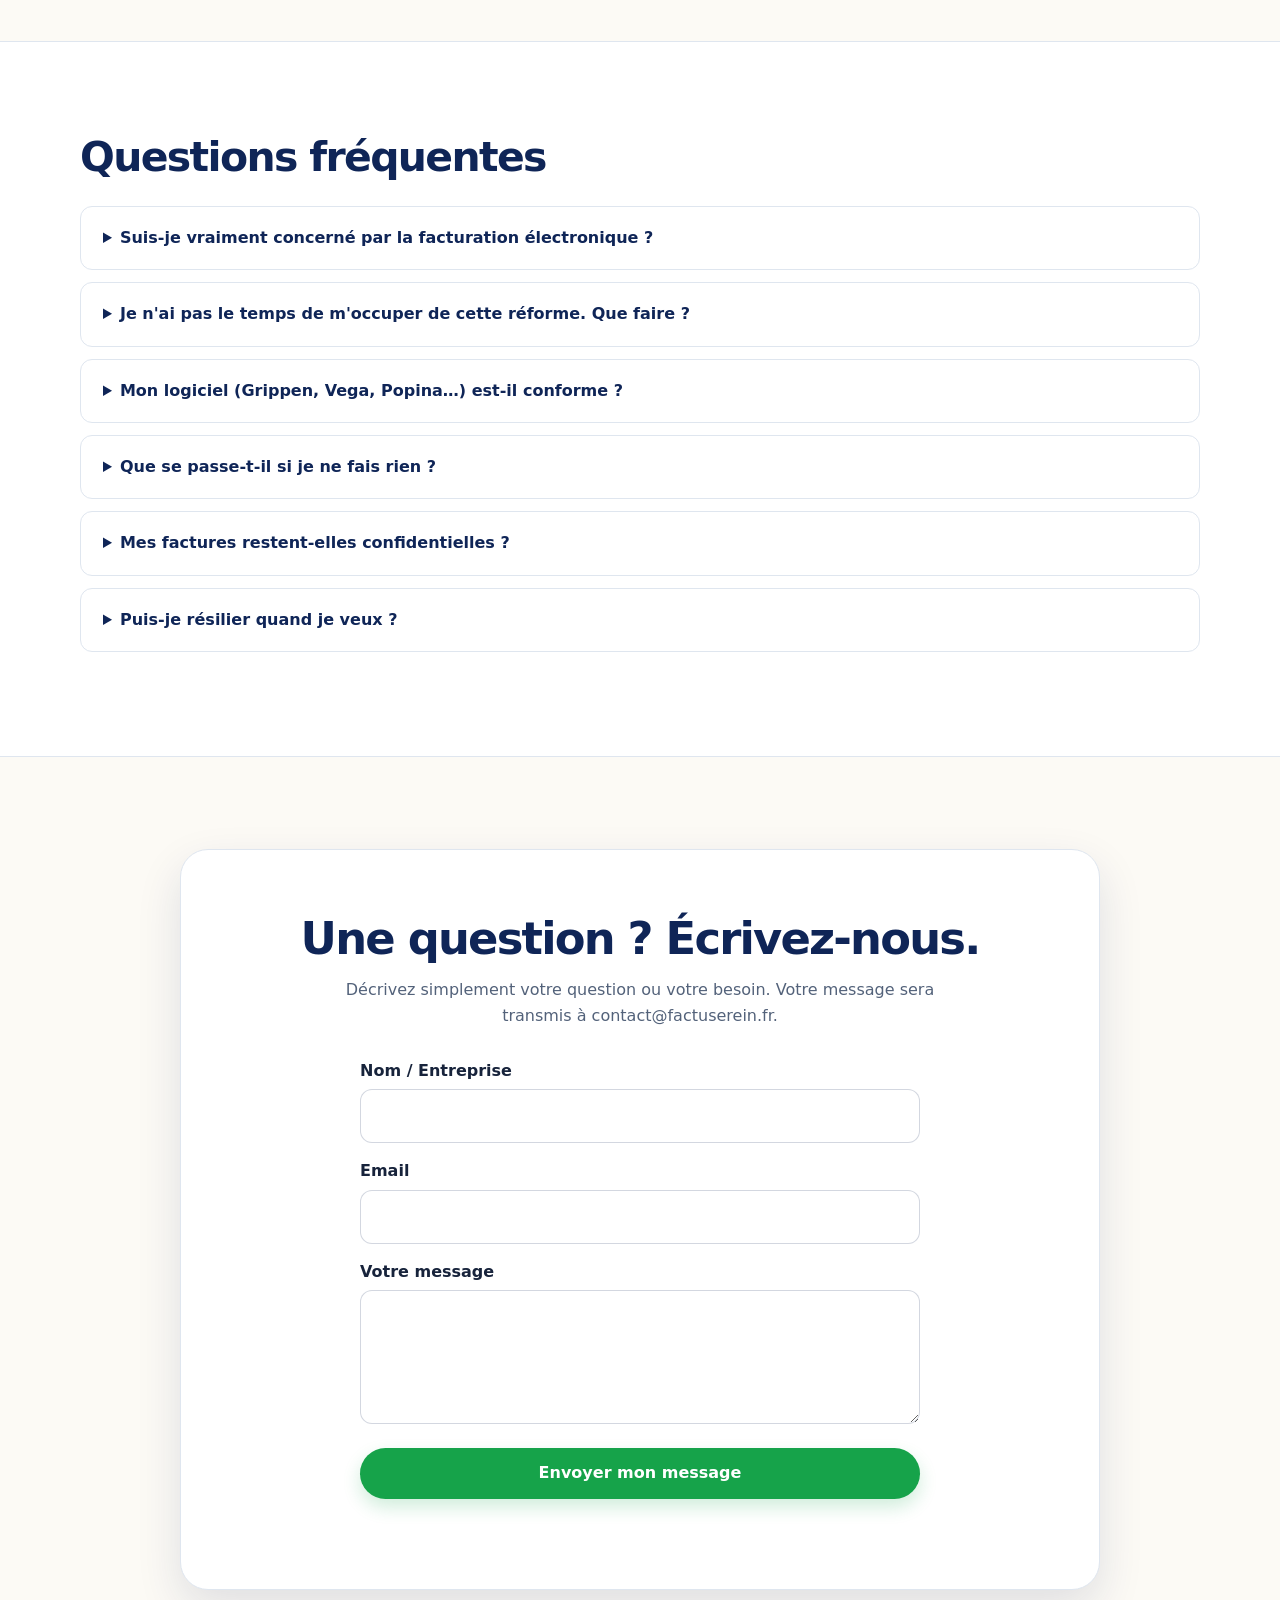
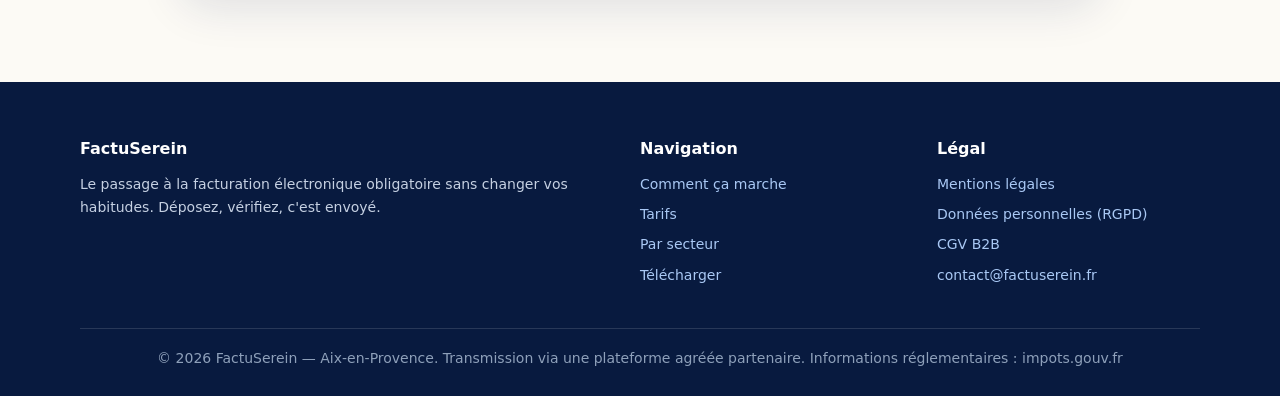
==== commit 435355bf: "feat: align site seo legal and ci" ====
--- a/index.html
+++ b/index.html
@@ -3,14 +3,14 @@
 <head>
   <meta charset="UTF-8">
   <meta name="viewport" content="width=device-width, initial-scale=1.0">
-  <title>FactuSerein — Facturation électronique obligatoire : on s'occupe de tout, sans changer vos habitudes</title>
+  <title>Facturation électronique B2B pour TPE et PME | FactuSerein</title>
   <link rel="icon" type="image/png" sizes="32x32" href="assets/img/favicon-32x32.png">
 <link rel="manifest" href="assets/img/site.webmanifest">
   <link rel="apple-touch-icon" href="assets/img/apple-touch-icon.png">
-  <meta name="description" content="Facturation électronique obligatoire : réception 2026, émission 2027. L'application automatise la préparation, la transmission et le suivi de vos factures PDF. Dès 24 €/mois HT.">
+  <meta name="description" content="Préparez et suivez vos factures électroniques B2B depuis Windows, sans changer votre logiciel. Contrôles, transmission et statuts dans un même parcours.">
   <meta property="og:type" content="website">
-  <meta property="og:title" content="FactuSerein — Facturation électronique obligatoire : on s'occupe de tout">
-  <meta property="og:description" content="FactuSerein — Facturation électronique obligatoire : on s'occupe de tout">
+  <meta property="og:title" content="Facturation électronique B2B pour TPE et PME | FactuSerein">
+  <meta property="og:description" content="Préparez et suivez vos factures électroniques B2B depuis Windows, sans changer votre logiciel.">
   <meta property="og:image" content="https://factuserein.fr/assets/img/og-factuserein.png">
   <meta property="og:locale" content="fr_FR">
   <meta property="og:url" content="https://factuserein.fr/">
@@ -51,7 +51,7 @@
     </div>
     <div class="hero-confiance">
       <img class="illu-hero" src="assets/img/hero-premium.webp" alt="Une dirigeante de TPE prépare ses factures avec l'application FactuSerein" width="1536" height="1024" loading="eager">
-      <p class="hero-confiance-label">Automatique</p>
+      <p class="hero-confiance-label">Un parcours guidé</p>
       <h2>Vos factures avancent sans ressaisie.</h2>
       <p>Le logiciel prépare, contrôle, transmet et suit chaque facture.</p>
       <div class="hero-confiance-tags">
@@ -94,7 +94,7 @@
 
 <section class="section alt" id="comment">
   <div class="container">
-    <h2>Comment ça marche — 3 étapes, zéro formation</h2>
+      <h2>Comment ça marche — 3 étapes, prise en main guidée</h2>
     <p class="sous-titre">Le principe : un dossier sur votre ordinateur. Vous déposez vos PDF, le service les prépare et les traite ensuite.</p>
     <figure class="app-preview" id="app-preview">
       <img src="assets/img/app-screenshot-home.png" alt="Capture réelle de l'écran d'accueil de l'application Windows FactuSerein" width="788" height="679" loading="lazy">
@@ -111,13 +111,13 @@
         <img class="illu" src="assets/img/etape2-premium.webp" alt="Un professionnel compare une facture avec une liste de vérification" width="1536" height="1024" loading="lazy">
         <div class="num">2</div>
         <h3>Contrôle automatique</h3>
-        <p>Le service extrait les champs par deux canaux (vision + texte), compare les informations et signale les divergences avant validation. Les données sont ensuite préparées pour la transmission.</p>
+        <p>Le service extrait les champs par deux canaux (vision + texte), compare les informations et signale les divergences avant votre validation. Les données sont ensuite préparées pour la transmission.</p>
       </div>
       <div class="carte">
         <img class="illu" src="assets/img/etape3-premium.webp" alt="Une facture suit un chemin sécurisé jusqu'à son archivage" width="1536" height="1024" loading="lazy">
         <div class="num">3</div>
         <h3>Transmission et suivi</h3>
-        <p>Après validation, le service génère le format Factur-X, le transmet via une plateforme agréée partenaire et synchronise les statuts. Les factures reçues sont récupérées dans l'application.</p>
+        <p>Après validation, le service prépare le format Factur-X, le transmet via la plateforme partenaire configurée pour votre compte et synchronise les statuts. Les factures reçues sont récupérées dans l'application.</p>
       </div>
     </div>
     <p class="marge"><a href="comment-ca-marche.html">Voir le détail : formats acceptés, sécurité, e-reporting →</a></p>
@@ -127,7 +127,7 @@
 <section class="section" id="secteurs">
   <div class="container">
     <h2>Pensé pour les entreprises qui n'ont pas le temps de s'y mettre</h2>
-    <p class="sous-titre">Votre logiciel métier n'est pas conforme ? Nous ne vous demandons pas de le quitter : nous créons le pont conforme entre votre outil et la plateforme agréée.</p>
+    <p class="sous-titre">Votre logiciel métier n'est pas raccordé ? Nous ne vous demandons pas de le quitter : le service crée un pont de préparation et de transmission vers la plateforme de votre compte.</p>
     <div class="grille grille-3">
       <div class="carte">
         <img class="illu-carte" src="assets/img/btp-premium.webp" alt="Artisan du bâtiment avec ses plans et ses documents" width="1536" height="1024" loading="lazy">
@@ -172,23 +172,23 @@
     <p class="sous-titre">Formule annuelle prépayée, zéro frais d'initialisation, Remboursement sous 14 jours si le compte n'est pas activé.</p>
     <div class="grille grille-2">
       <div class="carte">
-        <h3>Conformité Micro</h3>
+        <h3>Essentiel</h3>
         <p class="prix">24 €<span> /mois HT</span></p>
         <p class="entretien">Mensuel 28,80 € TTC · Annuel 264 € HT (1 mois offert) · remboursement 14 jours</p>
         <ul>
           <li>Jusqu'à 100 factures / mois</li>
           <li>Dossier de dépôt + application Windows</li>
           <li>Double lecture automatique des champs (vision + texte)</li>
-          <li>Transmission conforme via une plateforme agréée</li>
+          <li>Préparation et transmission via la plateforme partenaire du compte</li>
           <li>Suivi des statuts + alertes de rejet</li>
-          <li>Réception fournisseurs + archivage via la plateforme partenaire</li>
+          <li>Réception fournisseurs et suivi des documents</li>
           <li>Questions par email si nécessaire</li>
         </ul>
         <p class="marge"><a href="#contact" class="btn btn-outline">Je me lance</a></p>
       </div>
       <div class="carte mise-en-avant">
         <span class="etiquette">Recommandé</span>
-        <h3>Conformité Pro</h3>
+        <h3>Pro</h3>
         <p class="prix">59 €<span> /mois HT</span></p>
         <p class="entretien">Mensuel 70,80 € TTC · Annuel 649 € HT (1 mois offert) · remboursement 14 jours</p>
         <ul>
@@ -237,11 +237,11 @@
       </details>
       <details>
         <summary>Mon logiciel (Grippen, Vega, Popina…) est-il conforme ?</summary>
-        <p>Si votre logiciel n'est pas immatriculé plateforme agréée (la liste officielle est publique sur impots.gouv.fr), il ne peut pas transmettre vos factures au format officiel. Notre solution crée le pont : vous gardez votre outil, vous déposez vos factures, nous les envoyons conformément. Aucun changement d'outil, aucune double saisie obligatoire.</p>
+        <p>Si votre logiciel ne prend pas en charge le parcours attendu, vous pouvez garder votre outil : vous déposez vos factures, puis vous vérifiez les données préparées avant transmission. Le rôle exact de chaque solution et de la plateforme partenaire doit être confirmé selon votre configuration.</p>
       </details>
       <details>
         <summary>Que se passe-t-il si je ne fais rien ?</summary>
-        <p>Défaut de réception : amende de 500 €, puis 1 000 € par trimestre après mise en demeure. Défaut d'émission : <strong>50 € par facture</strong> (plafond 15 000 €/an), et 500 € par transmission manquante pour l'e-reporting. Une clause de bienveillance exonère la première infraction si elle est réparée spontanément ou sous 30 jours — mais la mise en conformité prend du temps (choix, paramétrage, tests). Mieux vaut être prêt que de négocier.</p>
+        <p>Les obligations, échéances et sanctions dépendent de votre situation et de la réglementation en vigueur. Le service peut vous aider à structurer un parcours de préparation et de suivi ; il ne remplace pas une vérification juridique, fiscale ou comptable.</p>
       </details>
       <details>
         <summary>Mes factures restent-elles confidentielles ?</summary>
@@ -249,7 +249,7 @@
       </details>
       <details>
         <summary>Puis-je résilier quand je veux ?</summary>
-        <p><strong>Formule mensuelle</strong> : oui, à tout moment (mois en cours dû). <strong>Formule annuelle</strong> : Remboursement sous 14 jours si le compte n'est pas activé, puis engagement jusqu'au terme de l'année (1 mois offert). Vos factures déjà transmises restent archivées conformément à la réglementation (10 ans) sur la plateforme agréée.</p>
+        <p><strong>Formule mensuelle</strong> : les modalités figurent dans la version contractuelle affichée avant souscription. <strong>Formule annuelle</strong> : le prix et les conditions de sortie sont également précisés dans cette version. Les règles de conservation des factures restent à vérifier selon votre contrat et vos obligations.</p>
       </details>
     </div>
   </div>
@@ -309,6 +309,7 @@
       <h4>Légal</h4>
       <a href="legal/mentions-legales.html">Mentions légales</a>
       <a href="legal/rgpd.html">Données personnelles (RGPD)</a>
+      <a href="legal/cgv.html">CGV B2B</a>
       <a href="mailto:contact@factuserein.fr">contact@factuserein.fr</a>
     </div>
     <p class="mentions">© <span class="js-annee">2026</span> FactuSerein — Aix-en-Provence. Transmission via une plateforme agréée partenaire. Informations réglementaires : impots.gouv.fr</p>
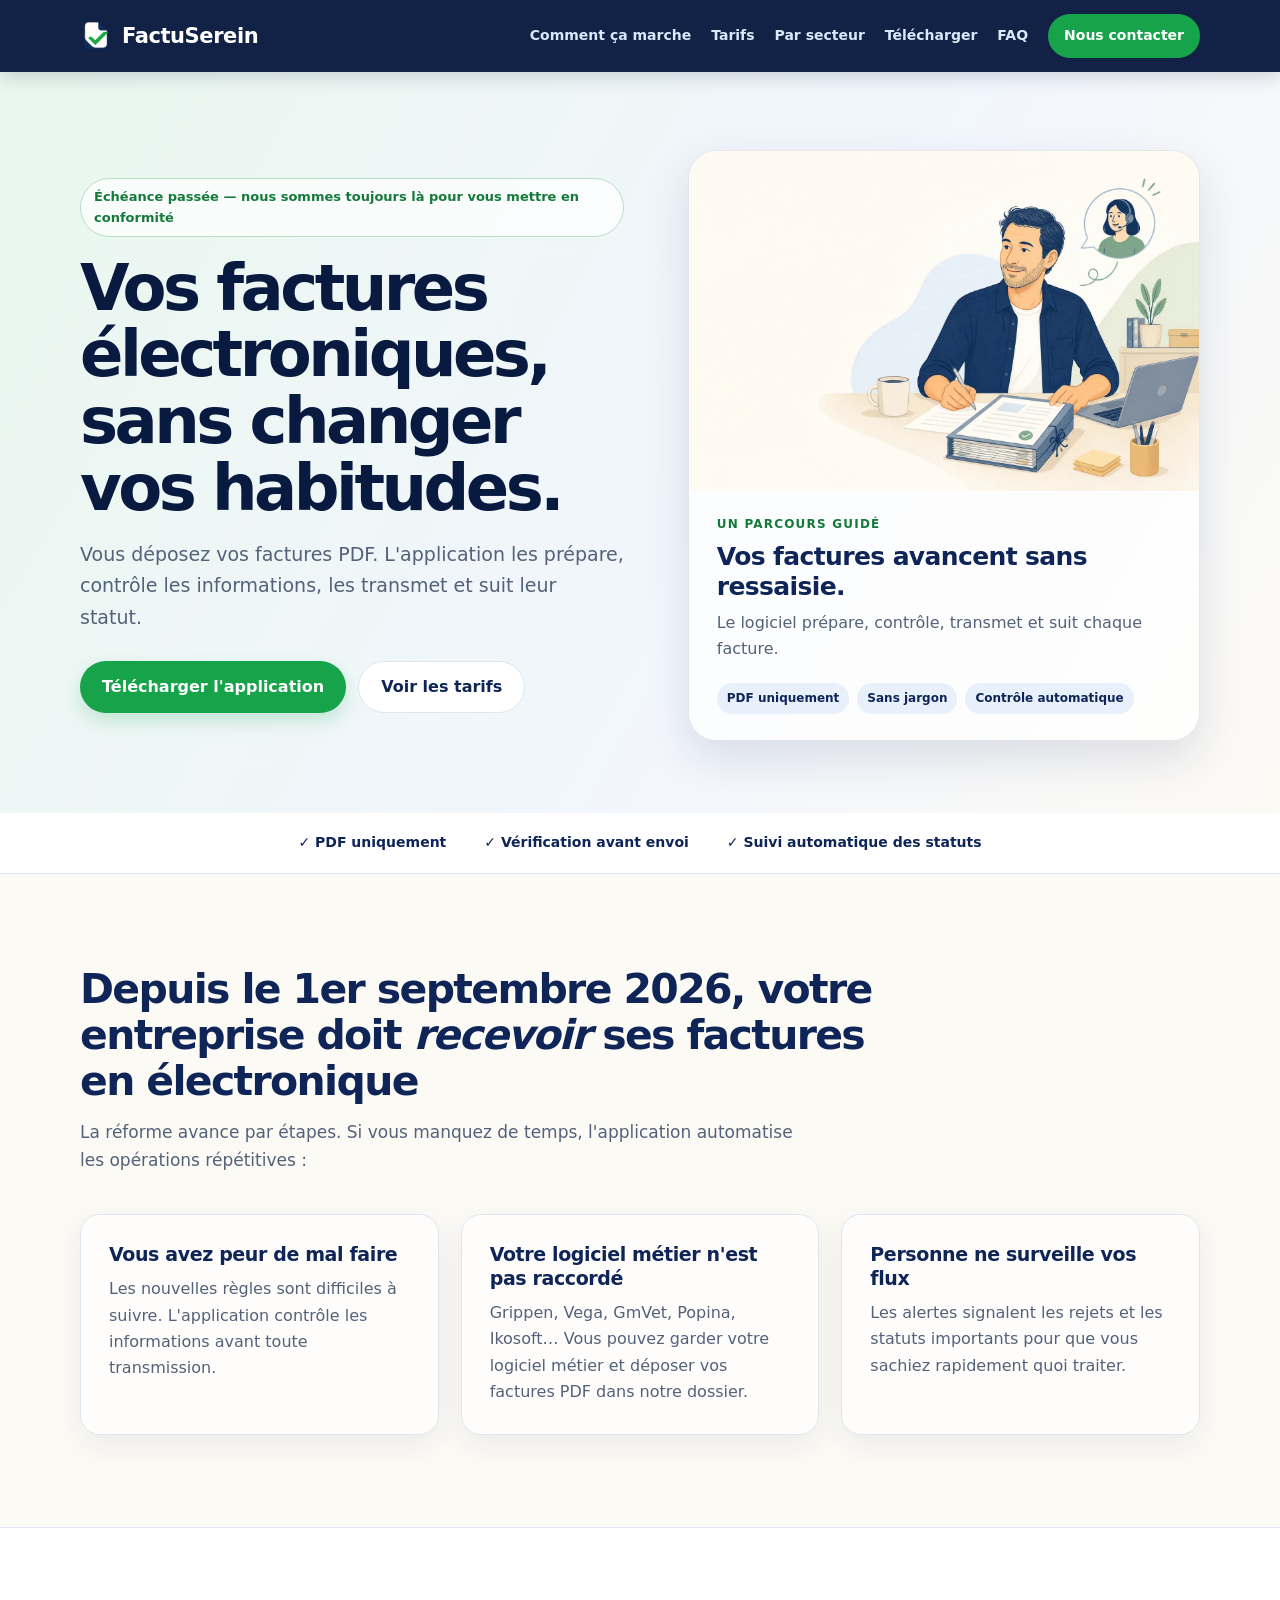
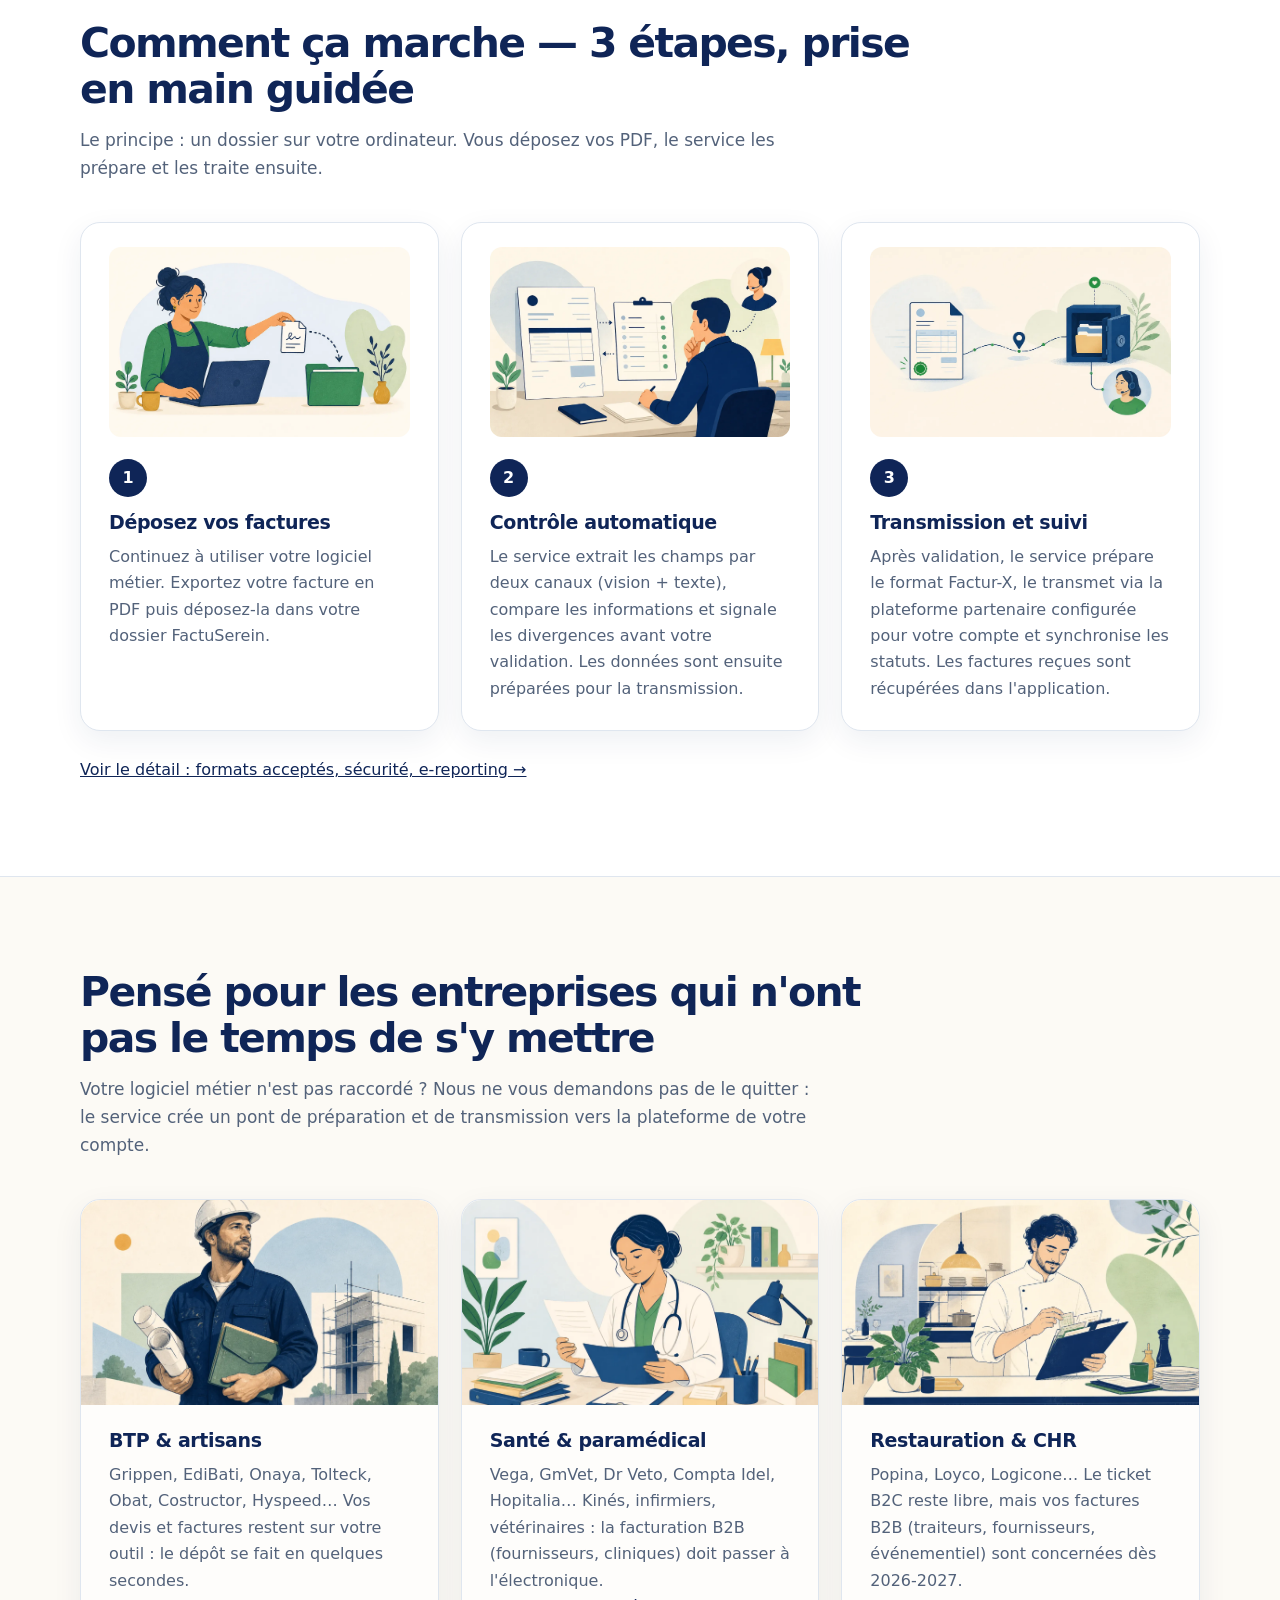
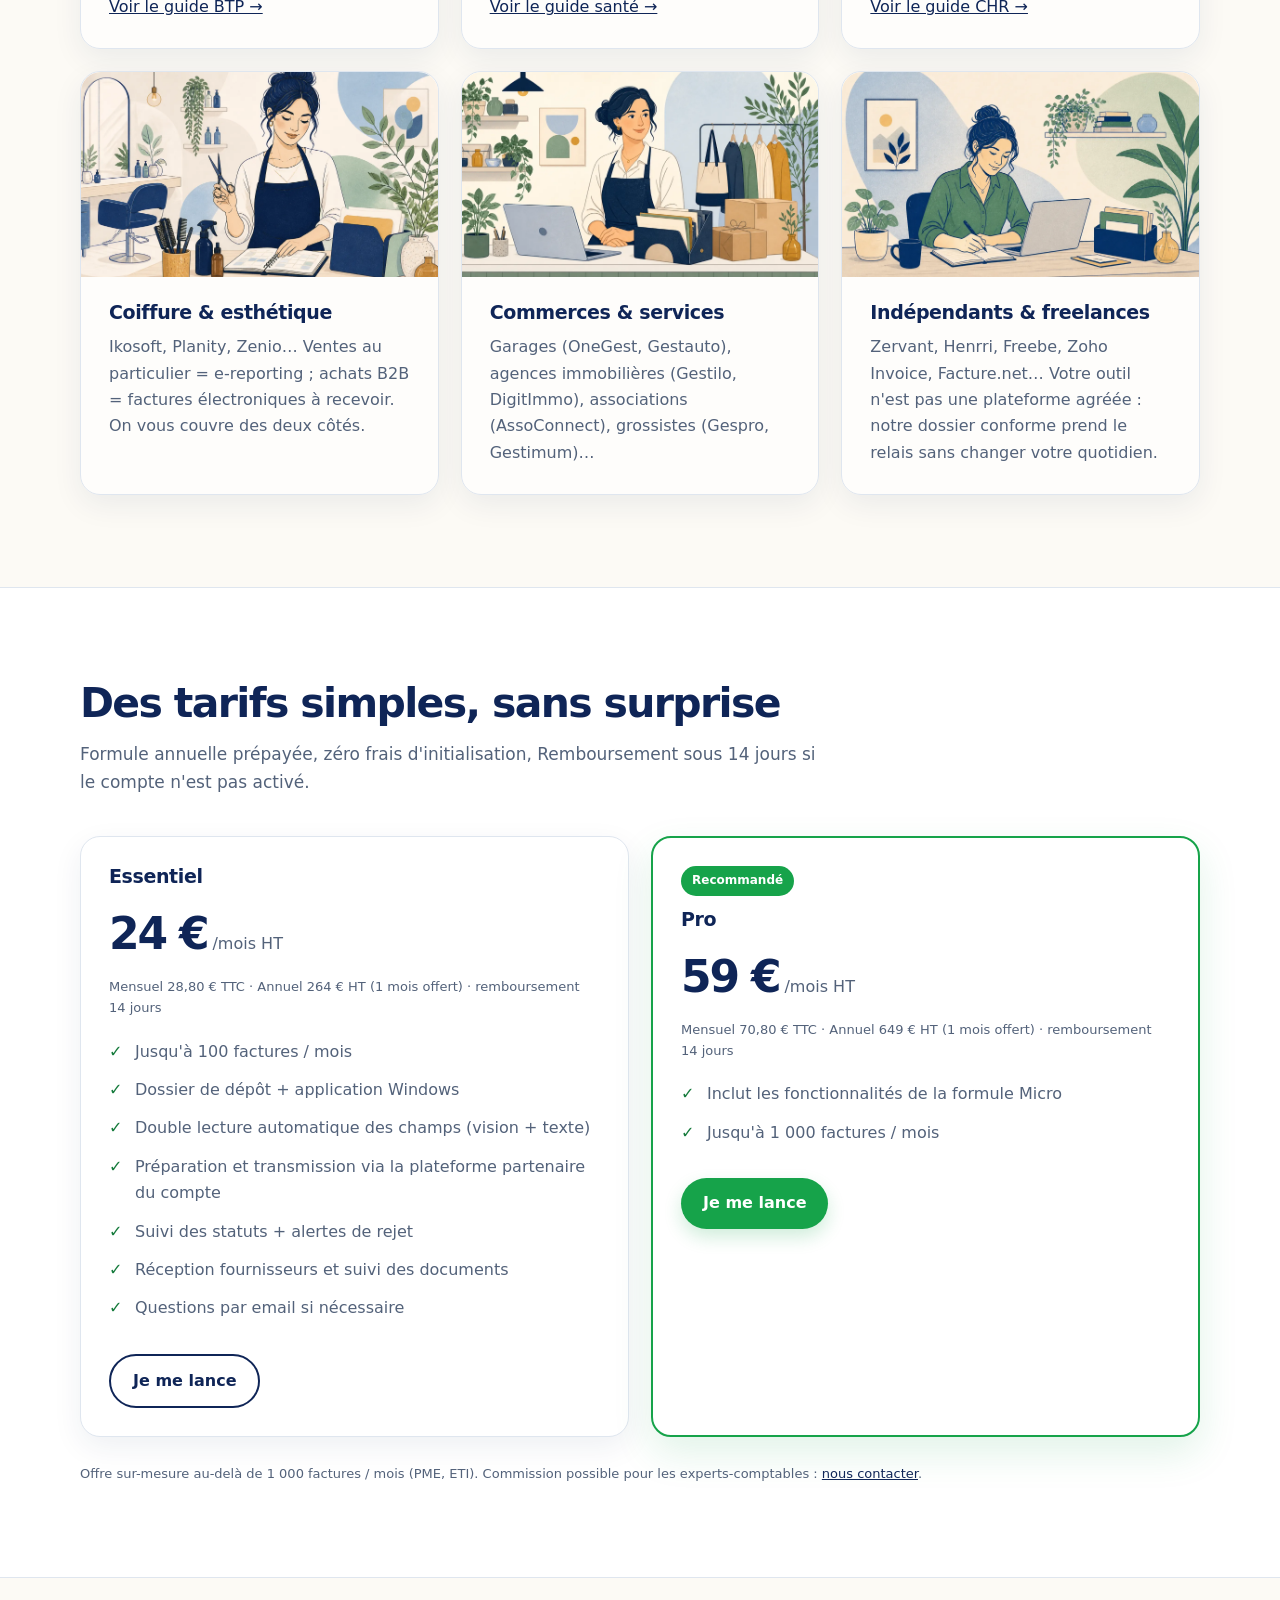
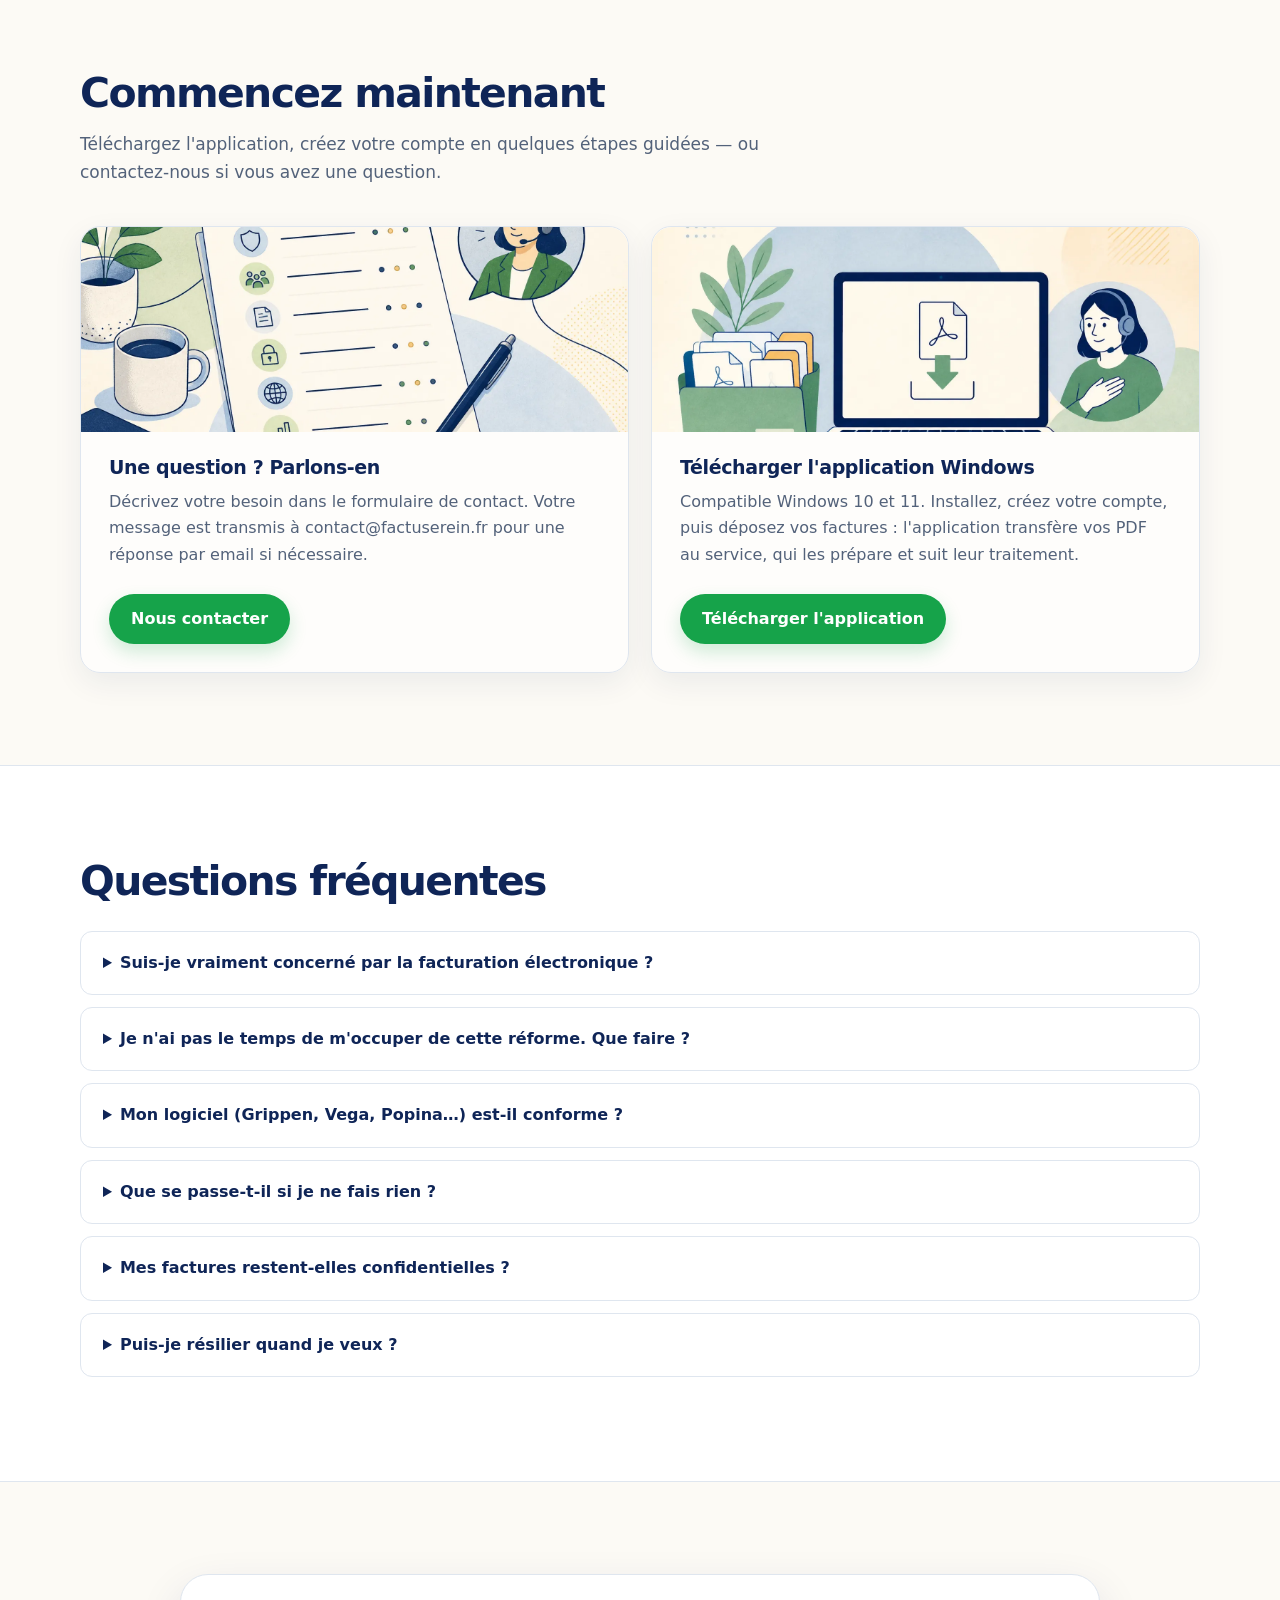
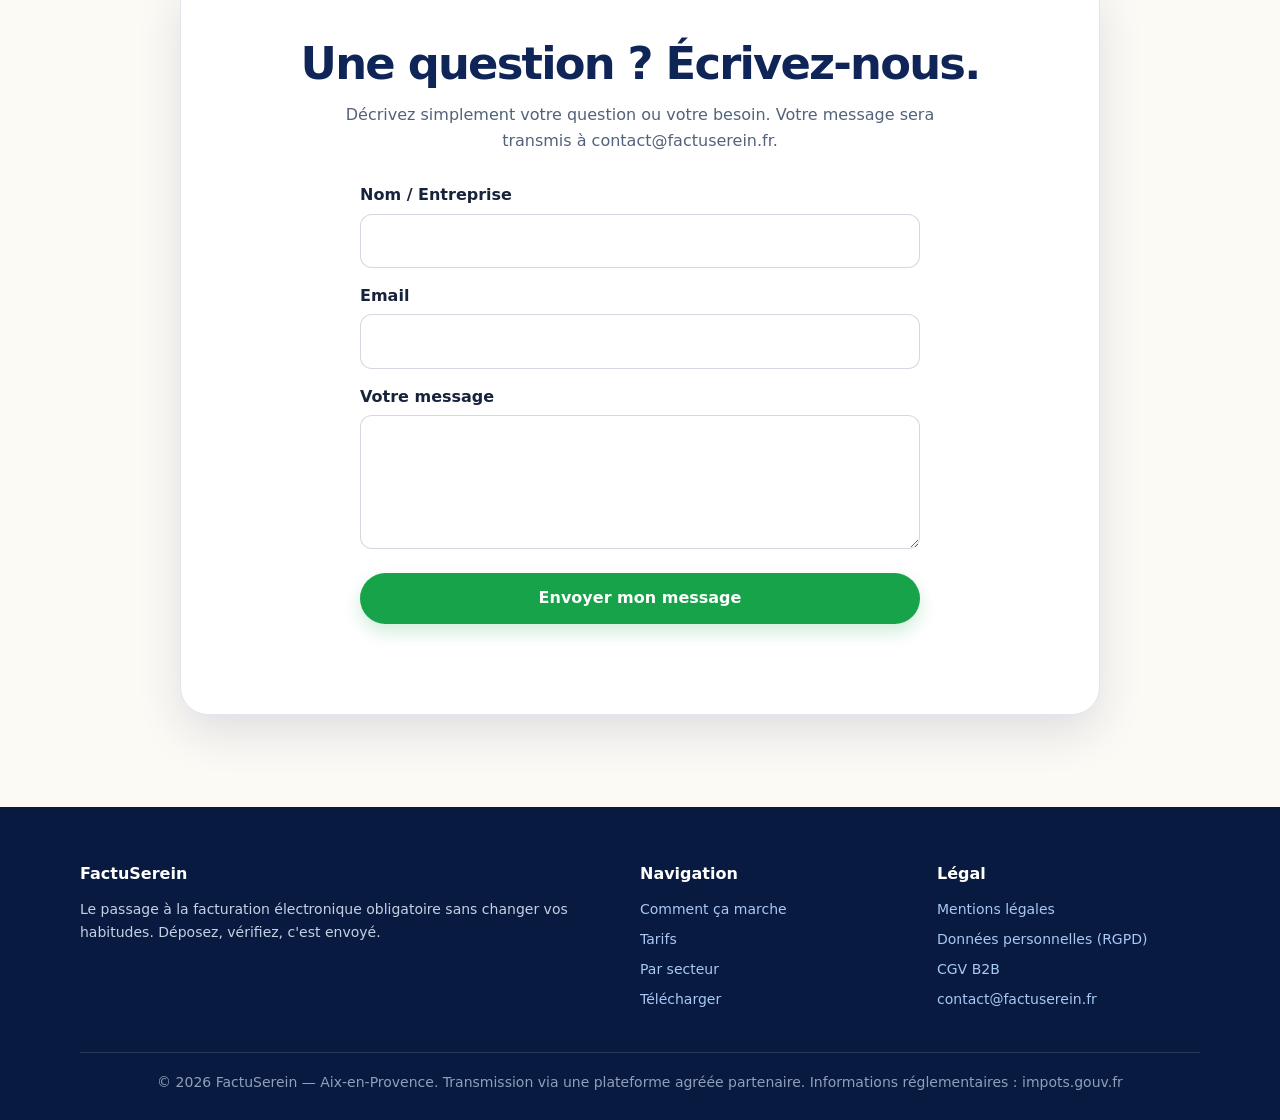
==== commit ab5ce8ea: "feat: add download page app screenshot carousel" ====
--- a/index.html
+++ b/index.html
@@ -96,10 +96,6 @@
   <div class="container">
       <h2>Comment ça marche — 3 étapes, prise en main guidée</h2>
     <p class="sous-titre">Le principe : un dossier sur votre ordinateur. Vous déposez vos PDF, le service les prépare et les traite ensuite.</p>
-    <figure class="app-preview" id="app-preview">
-      <img src="assets/img/app-screenshot-home.png" alt="Capture réelle de l'écran d'accueil de l'application Windows FactuSerein" width="788" height="679" loading="lazy">
-      <figcaption>Capture réelle de l'application Windows : dépôt, synchronisation et dossiers de suivi.</figcaption>
-    </figure>
     <div class="grille grille-3">
       <div class="carte">
         <img class="illu" src="assets/img/etape1-premium.webp" alt="Une professionnelle dépose une facture PDF dans son dossier" width="1536" height="1024" loading="lazy">
--- a/assets/css/style.css
+++ b/assets/css/style.css
@@ -101,6 +101,26 @@
 .app-preview { max-width: 920px; margin: 0 auto 42px; padding: 10px; border: 1px solid var(--line); border-radius: var(--radius-lg); background: var(--white); box-shadow: var(--shadow-lift); }
 .app-preview img { display: block; width: 100%; height: auto; border-radius: 20px; }
 .app-preview figcaption { padding: 12px 14px 4px; color: var(--muted); font-size: 13px; text-align: center; }
+.app-carousel-section { max-width: 1040px; margin: 92px auto 0; }
+.app-carousel-heading { display: flex; align-items: end; justify-content: space-between; gap: 28px; margin-bottom: 28px; }
+.app-carousel-heading h2 { margin-bottom: 12px; }
+.app-carousel-heading .sous-titre { margin-bottom: 0; }
+.eyebrow { margin-bottom: 8px; color: var(--green-700); font-size: 12px; font-weight: 900; letter-spacing: .1em; text-transform: uppercase; }
+.capture-badge { flex: 0 0 auto; padding: 8px 13px; border: 1px solid #b7dfc4; border-radius: 999px; background: var(--green-100); color: var(--green-700); font-size: 12px; font-weight: 800; white-space: nowrap; }
+.app-carousel { overflow: hidden; padding: 14px; border: 1px solid #d5e0ee; border-radius: var(--radius-lg); background: var(--navy-950); box-shadow: var(--shadow-lift); }
+.app-carousel-viewport { min-width: 0; }
+.app-slide { display: none; margin: 0; }
+.app-slide.is-active { display: block; animation: carousel-in .22s ease-out; }
+.app-slide img { display: block; width: 100%; max-height: 720px; border-radius: 18px; background: #eef3fa; object-fit: contain; }
+.app-slide figcaption { padding: 16px 8px 4px; color: #dbe7fb; font-size: 14px; text-align: center; }
+.app-slide figcaption strong { color: var(--white); }
+.app-carousel-controls { display: flex; align-items: center; justify-content: space-between; gap: 16px; padding: 16px 4px 2px; }
+.carousel-arrow { display: inline-flex; align-items: center; justify-content: center; width: 42px; height: 42px; min-height: 42px; padding: 0; border: 1px solid rgba(255,255,255,.2); border-radius: 50%; background: rgba(255,255,255,.1); color: var(--white); font-size: 20px; line-height: 1; }
+.carousel-arrow:hover { background: rgba(255,255,255,.2); }
+.carousel-dots { display: flex; align-items: center; justify-content: center; gap: 9px; }
+.carousel-dot { width: 10px; height: 10px; min-height: 10px; padding: 0; border: 0; border-radius: 50%; background: #9bb1d0; cursor: pointer; }
+.carousel-dot.is-active { width: 28px; border-radius: 999px; background: var(--green-600); }
+@keyframes carousel-in { from { opacity: .55; transform: translateY(5px); } to { opacity: 1; transform: translateY(0); } }
 .grille { display: grid; gap: 22px; }
 .grille-3 { grid-template-columns: repeat(3, minmax(0, 1fr)); }
 .grille-2 { grid-template-columns: repeat(2, minmax(0, 1fr)); }
@@ -155,7 +175,7 @@
 .contact-card #c-statut { margin-top: 10px; color: var(--muted); font-size: 13px; text-align: center; }
 .download-layout { display: grid; grid-template-columns: minmax(0, .92fr) minmax(0, 1.08fr); align-items: center; gap: clamp(24px, 5vw, 56px); max-width: 1100px; margin: 0 auto; }
 .download-visual { width: 100%; max-width: 560px; height: auto; margin: 0 auto; border-radius: var(--radius-md); box-shadow: var(--shadow-soft); }
-.download-card { width: 100%; max-width: none; margin: 0; padding: clamp(32px, 6vw, 58px) clamp(22px, 6vw, 72px); border: 1px solid #cfe4d8; background: linear-gradient(145deg, #f4fbf6 0%, #edf5fc 100%); color: var(--ink); box-shadow: 0 18px 44px rgba(15, 37, 87, .1); }
+.download-card { width: 100%; max-width: none; margin: 0; padding: clamp(32px, 6vw, 58px) clamp(22px, 6vw, 72px); border: 1px solid #d5e0ee; background: var(--white); color: var(--ink); box-shadow: 0 18px 44px rgba(15, 37, 87, .1); }
 .download-card h2 { color: var(--navy-900); }
 .download-card > p { color: var(--muted); }
 .download-card .download-button { min-height: 54px; padding: 14px 30px; font-size: 18px; }
@@ -181,6 +201,8 @@
   .hero-confiance { max-width: 680px; }
   .download-layout { grid-template-columns: 1fr; gap: 28px; }
   .download-visual { max-width: 560px; }
+  .app-carousel-heading { display: block; }
+  .capture-badge { display: inline-block; margin-top: 18px; }
   .grille-3, .grille-2 { grid-template-columns: 1fr; }
   .section { padding: 68px 0; }
   .site-footer .container { grid-template-columns: 1fr 1fr; }
@@ -199,6 +221,10 @@
   .illu-carte { width: calc(100% + 44px); height: 190px; margin: -22px -22px 22px; }
   .illu { height: 180px; }
   .download-visual { height: auto; }
+  .app-carousel-section { margin-top: 68px; }
+  .app-carousel { padding: 8px; border-radius: var(--radius-md); }
+  .app-slide img { border-radius: 12px; }
+  .app-carousel-controls { padding-top: 12px; }
   .page-titre { padding: 46px 0 40px; }
   table { display: block; overflow-x: auto; white-space: normal; }
   th, td { min-width: 170px; padding: 12px 14px; }
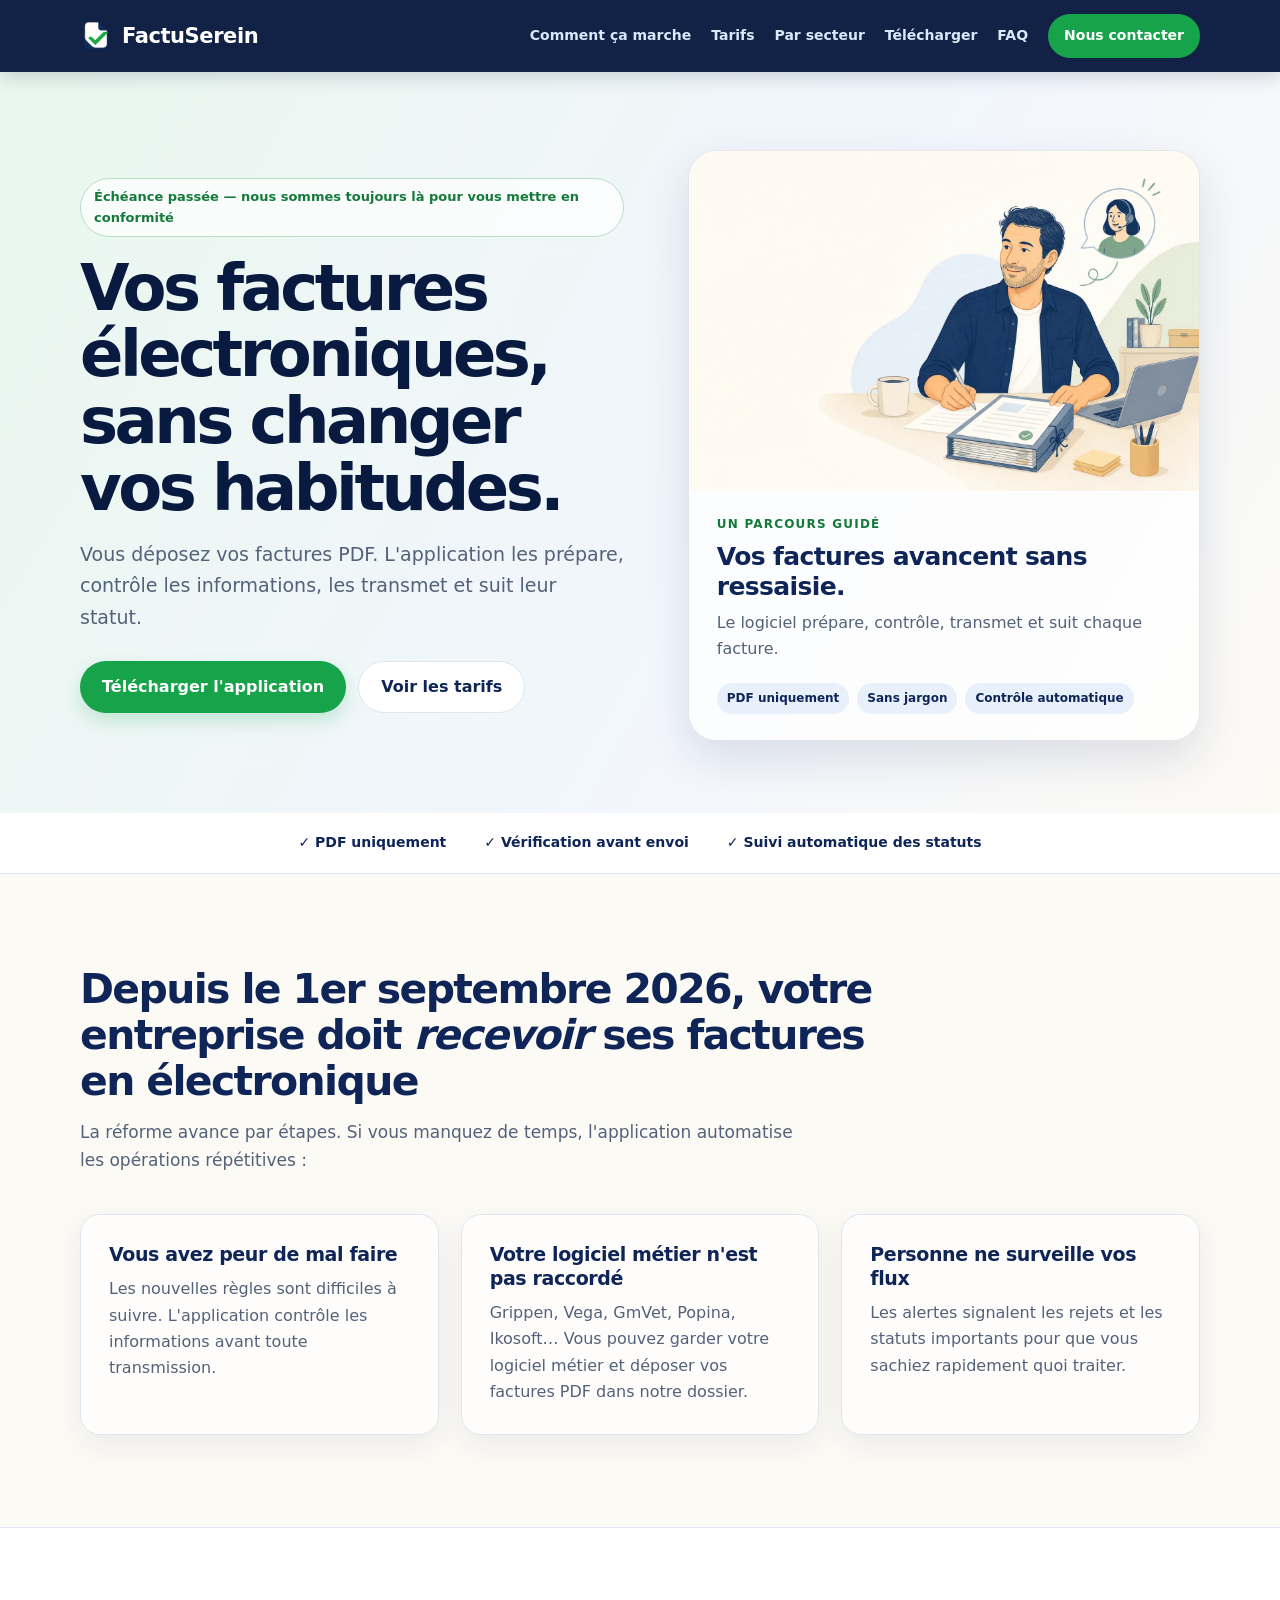
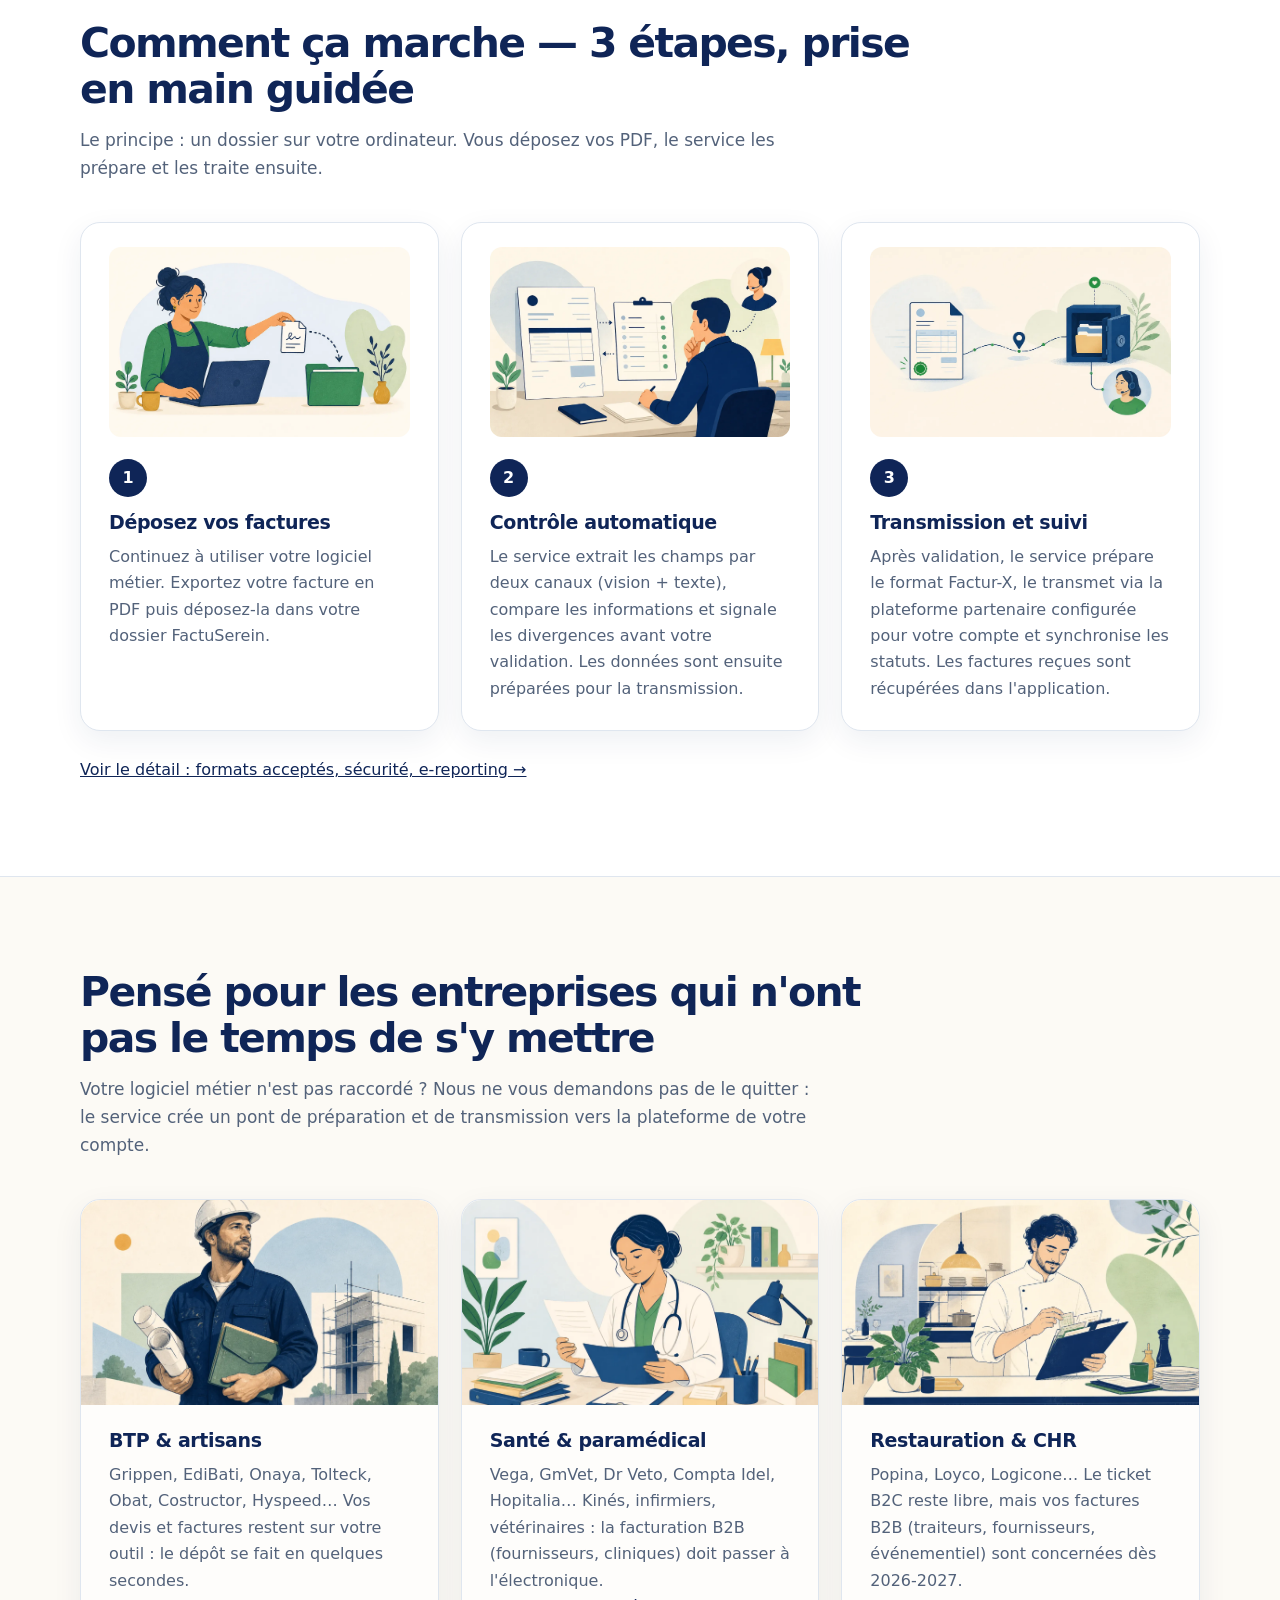
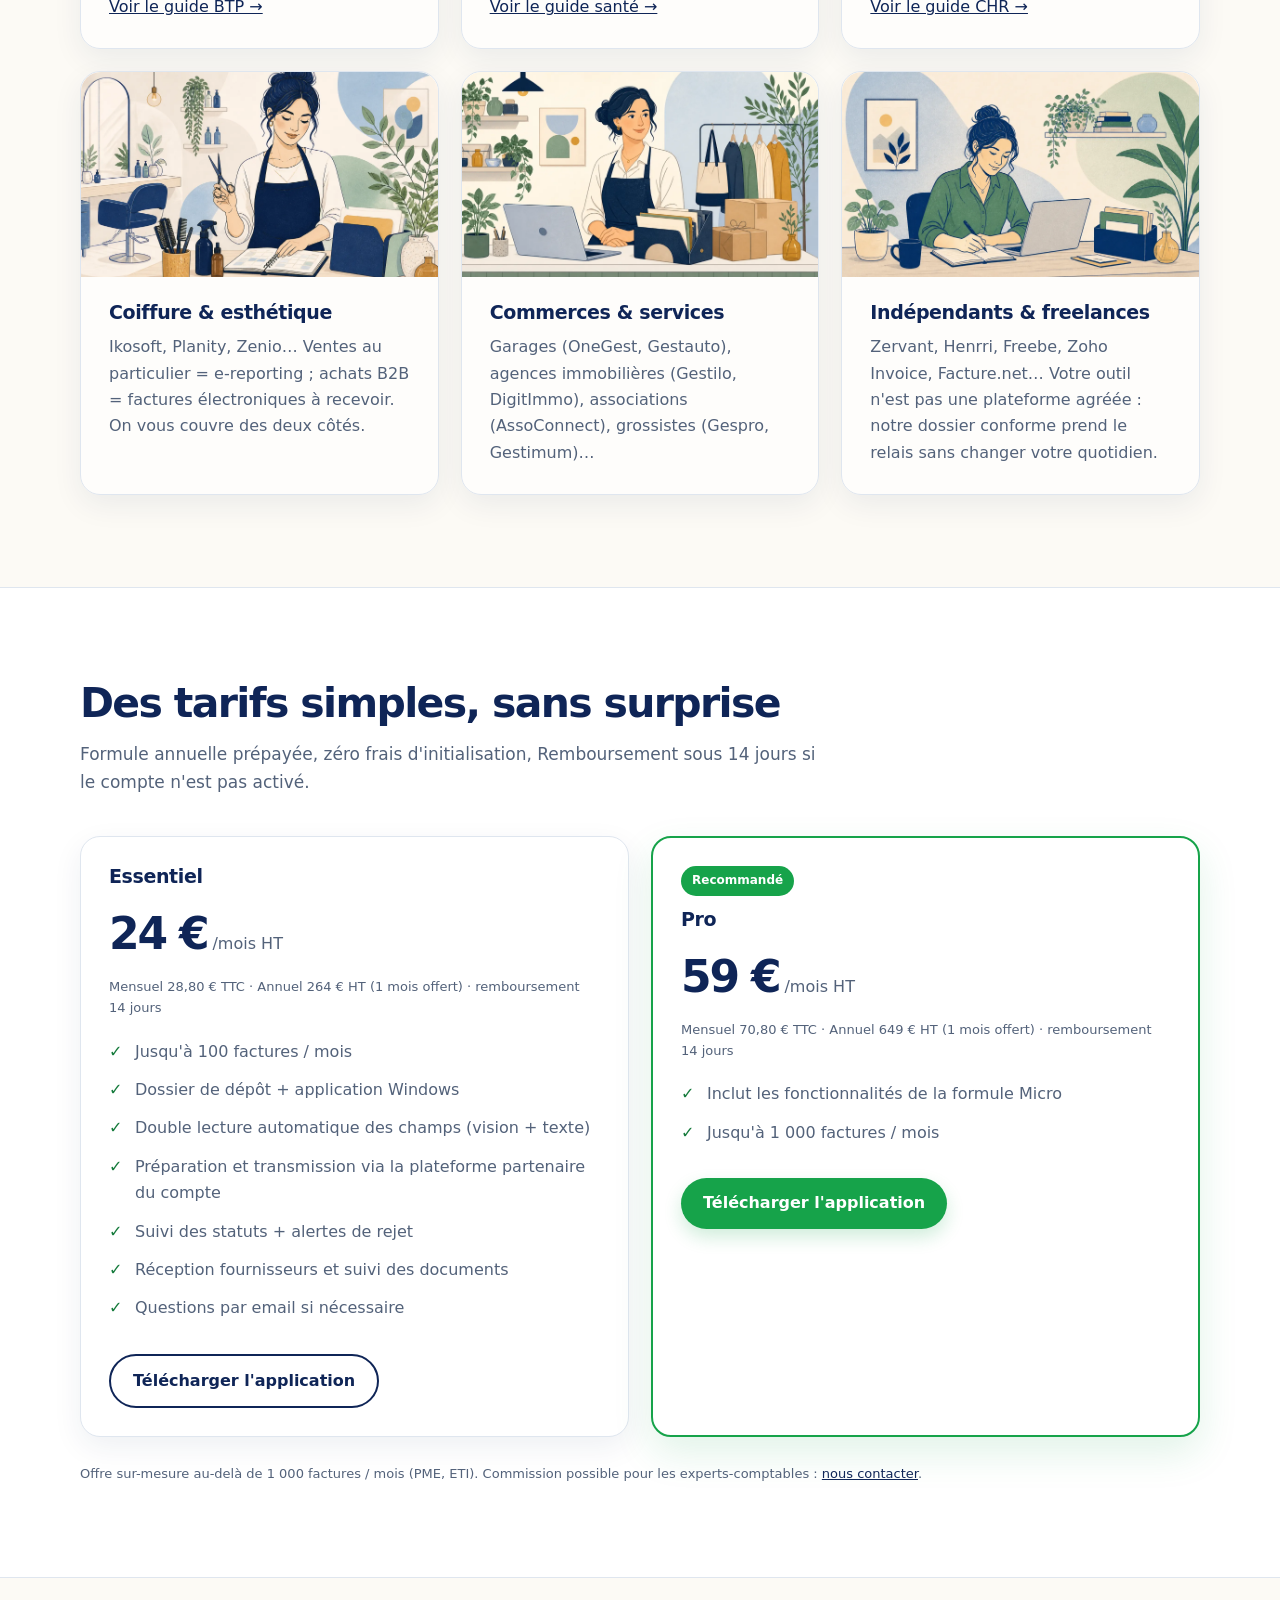
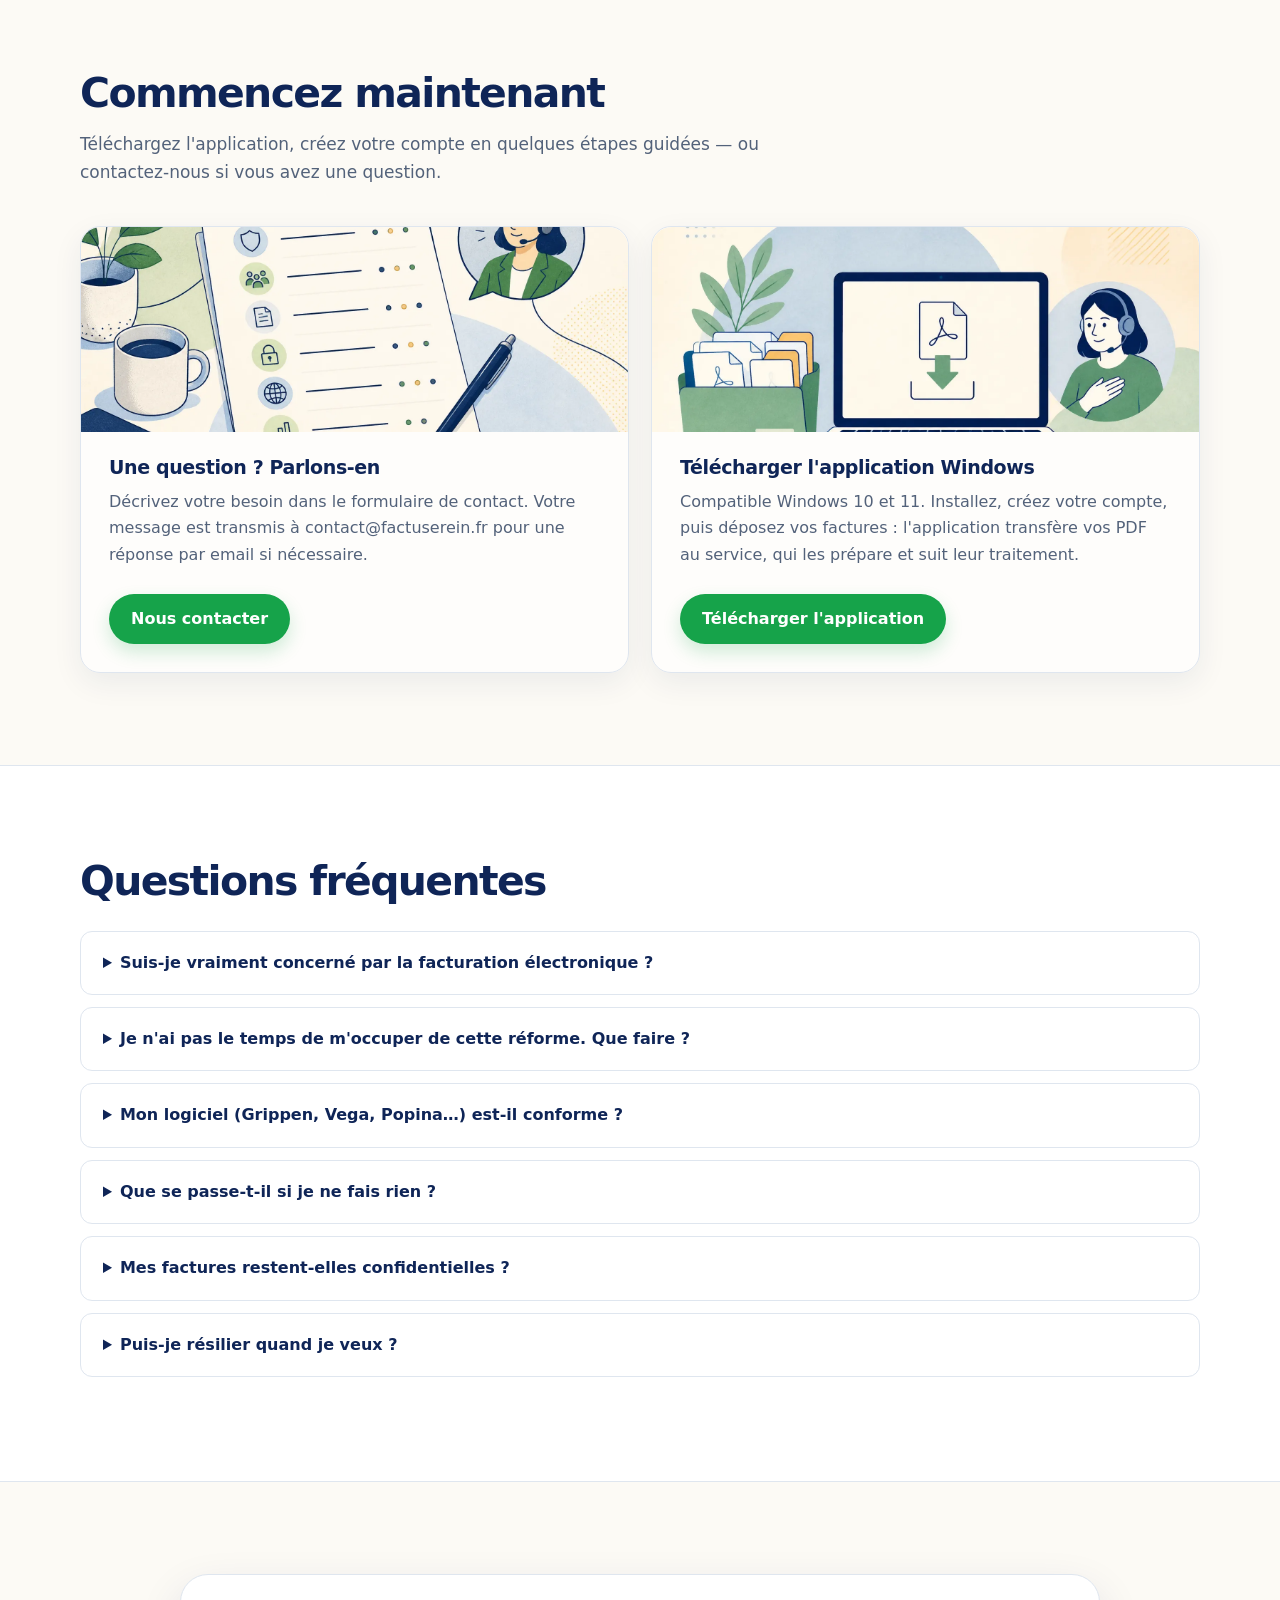
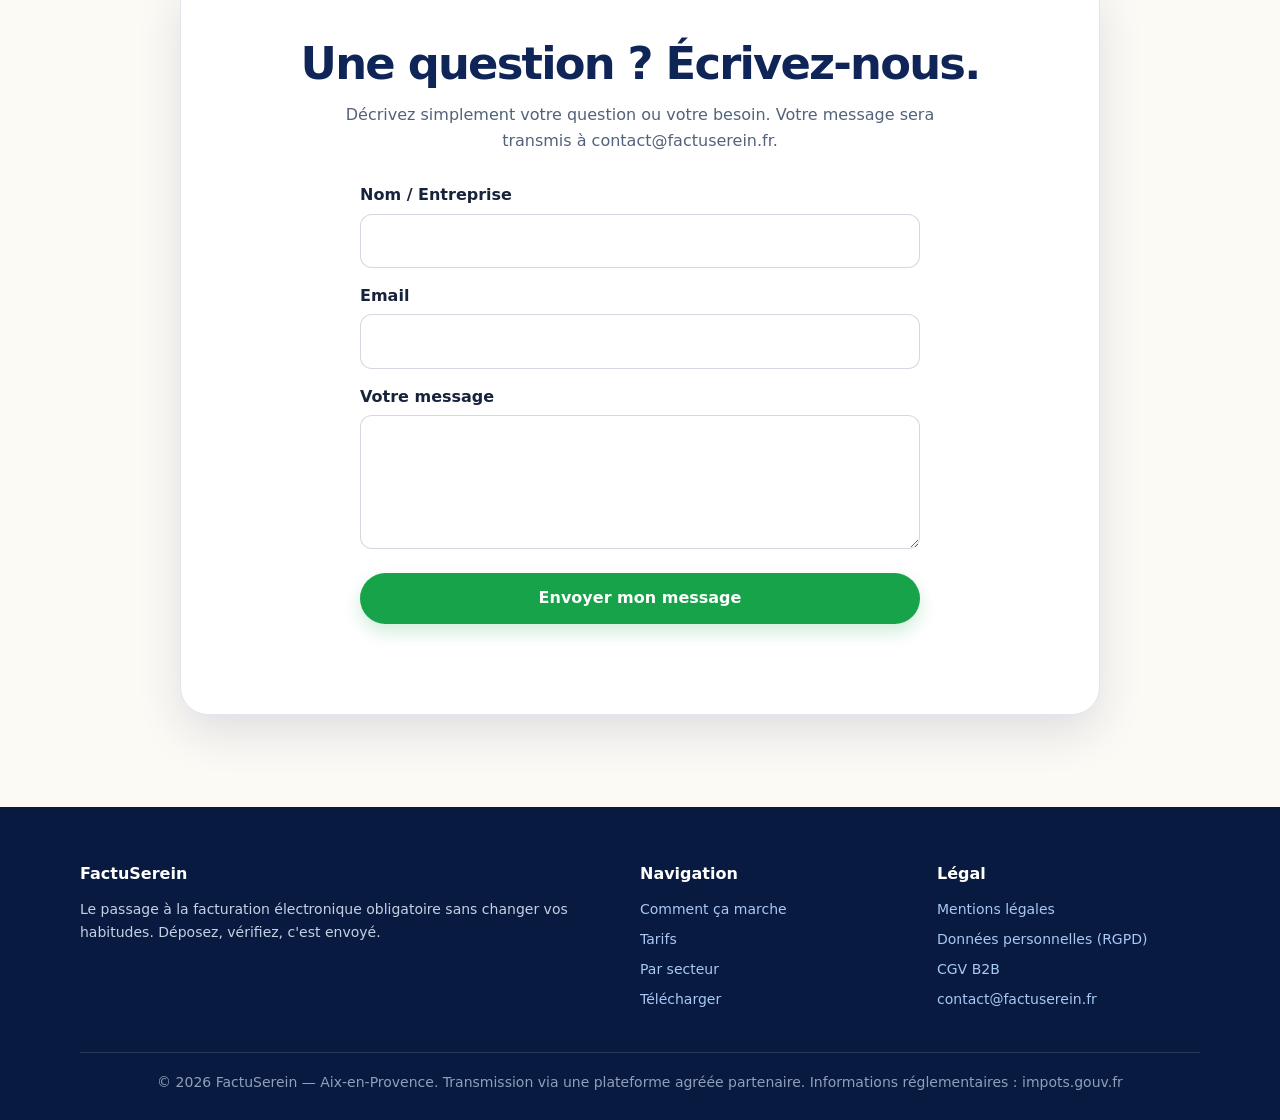
==== commit c13f1a34: "fix: route pricing CTAs to download" ====
--- a/index.html
+++ b/index.html
@@ -180,7 +180,7 @@
           <li>Réception fournisseurs et suivi des documents</li>
           <li>Questions par email si nécessaire</li>
         </ul>
-        <p class="marge"><a href="#contact" class="btn btn-outline">Je me lance</a></p>
+        <p class="marge"><a href="outils/telecharger.html" class="btn btn-outline">Télécharger l'application</a></p>
       </div>
       <div class="carte mise-en-avant">
         <span class="etiquette">Recommandé</span>
@@ -191,7 +191,7 @@
           <li>Inclut les fonctionnalités de la formule Micro</li>
           <li>Jusqu'à 1 000 factures / mois</li>
         </ul>
-        <p class="marge"><a href="#contact" class="btn btn-vert">Je me lance</a></p>
+        <p class="marge"><a href="outils/telecharger.html" class="btn btn-vert">Télécharger l'application</a></p>
       </div>
     </div>
     <p class="marge entretien">Offre sur-mesure au-delà de 1 000 factures / mois (PME, ETI). Commission possible pour les experts-comptables : <a href="#contact">nous contacter</a>.</p>
--- a/assets/css/style.css
+++ b/assets/css/style.css
@@ -117,7 +117,7 @@
 .app-carousel-controls { display: flex; align-items: center; justify-content: space-between; gap: 16px; padding: 16px 4px 2px; }
 .carousel-arrow { display: inline-flex; align-items: center; justify-content: center; width: 42px; height: 42px; min-height: 42px; padding: 0; border: 1px solid rgba(255,255,255,.2); border-radius: 50%; background: rgba(255,255,255,.1); color: var(--white); font-size: 20px; line-height: 1; }
 .carousel-arrow:hover { background: rgba(255,255,255,.2); }
-.carousel-dots { display: flex; align-items: center; justify-content: center; gap: 9px; }
+.carousel-dots { display: flex; align-items: center; justify-content: center; gap: 9px; flex-wrap: wrap; }
 .carousel-dot { width: 10px; height: 10px; min-height: 10px; padding: 0; border: 0; border-radius: 50%; background: #9bb1d0; cursor: pointer; }
 .carousel-dot.is-active { width: 28px; border-radius: 999px; background: var(--green-600); }
 @keyframes carousel-in { from { opacity: .55; transform: translateY(5px); } to { opacity: 1; transform: translateY(0); } }
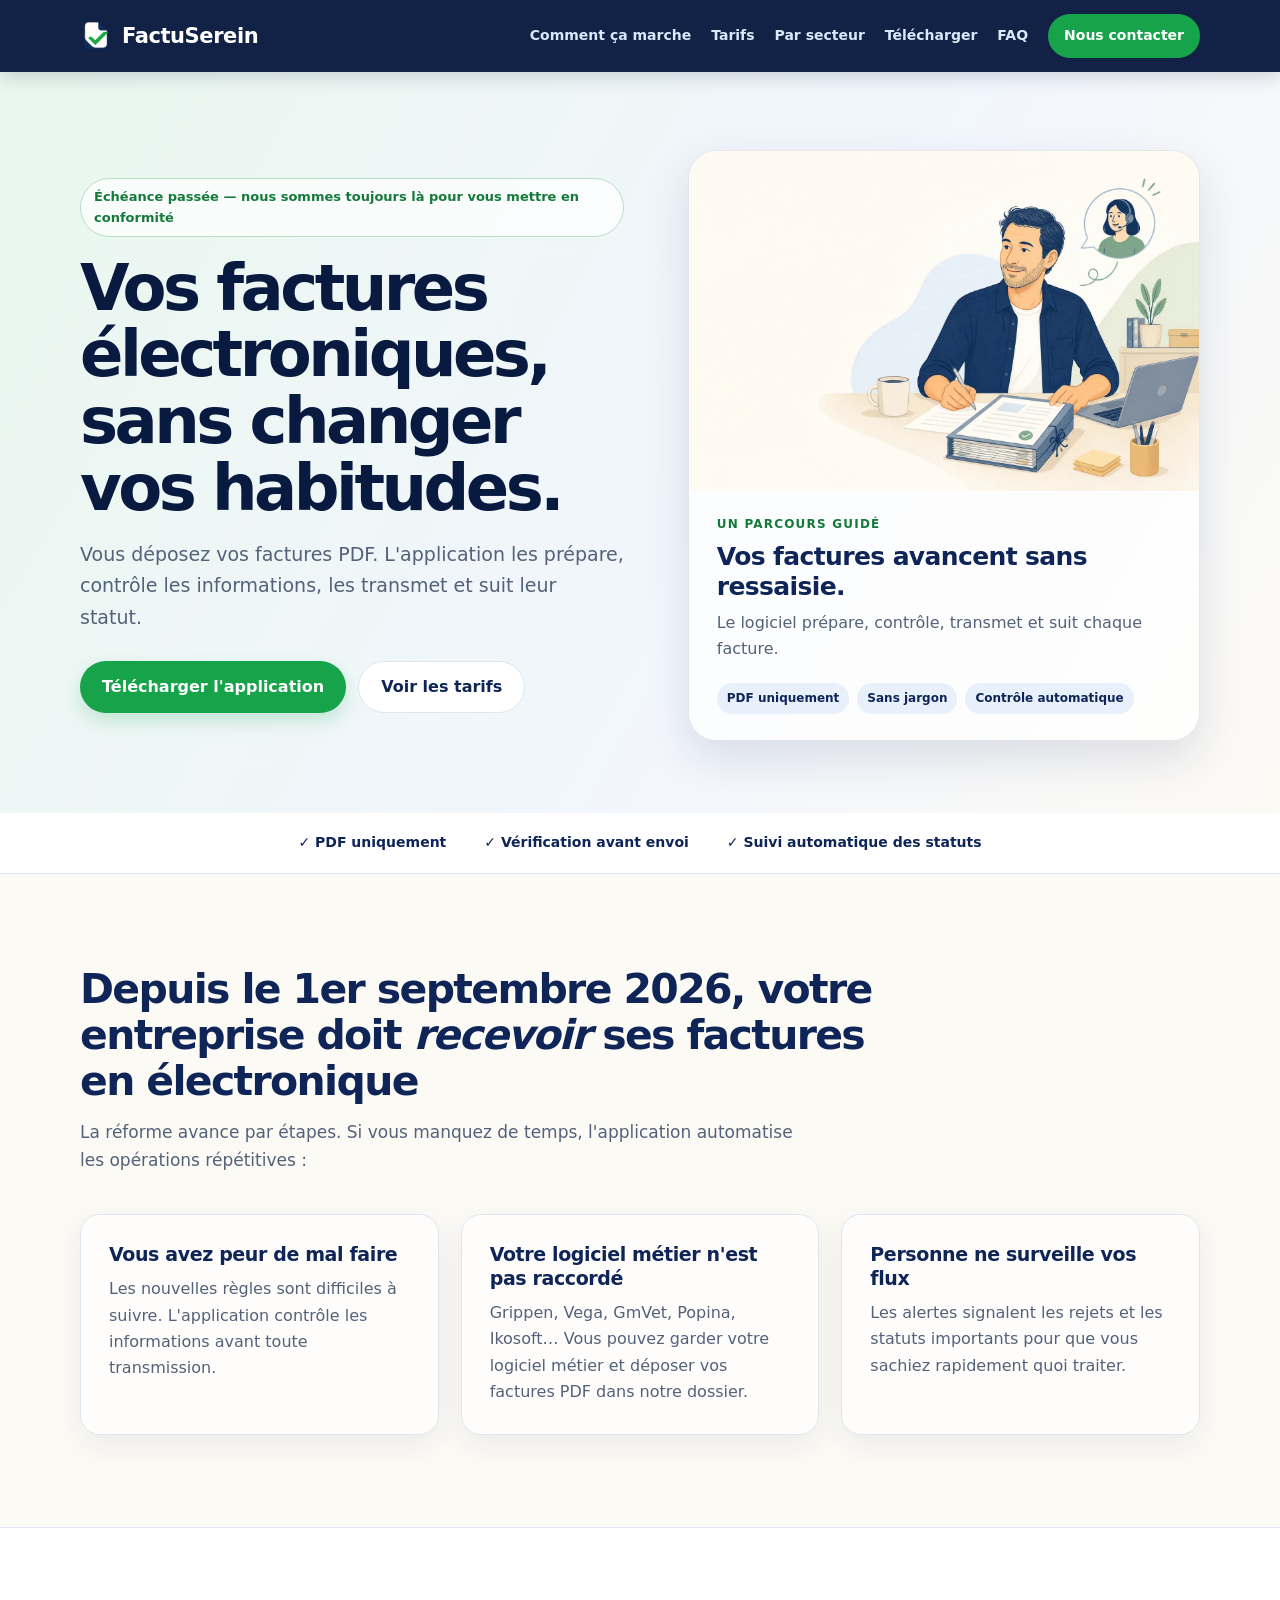
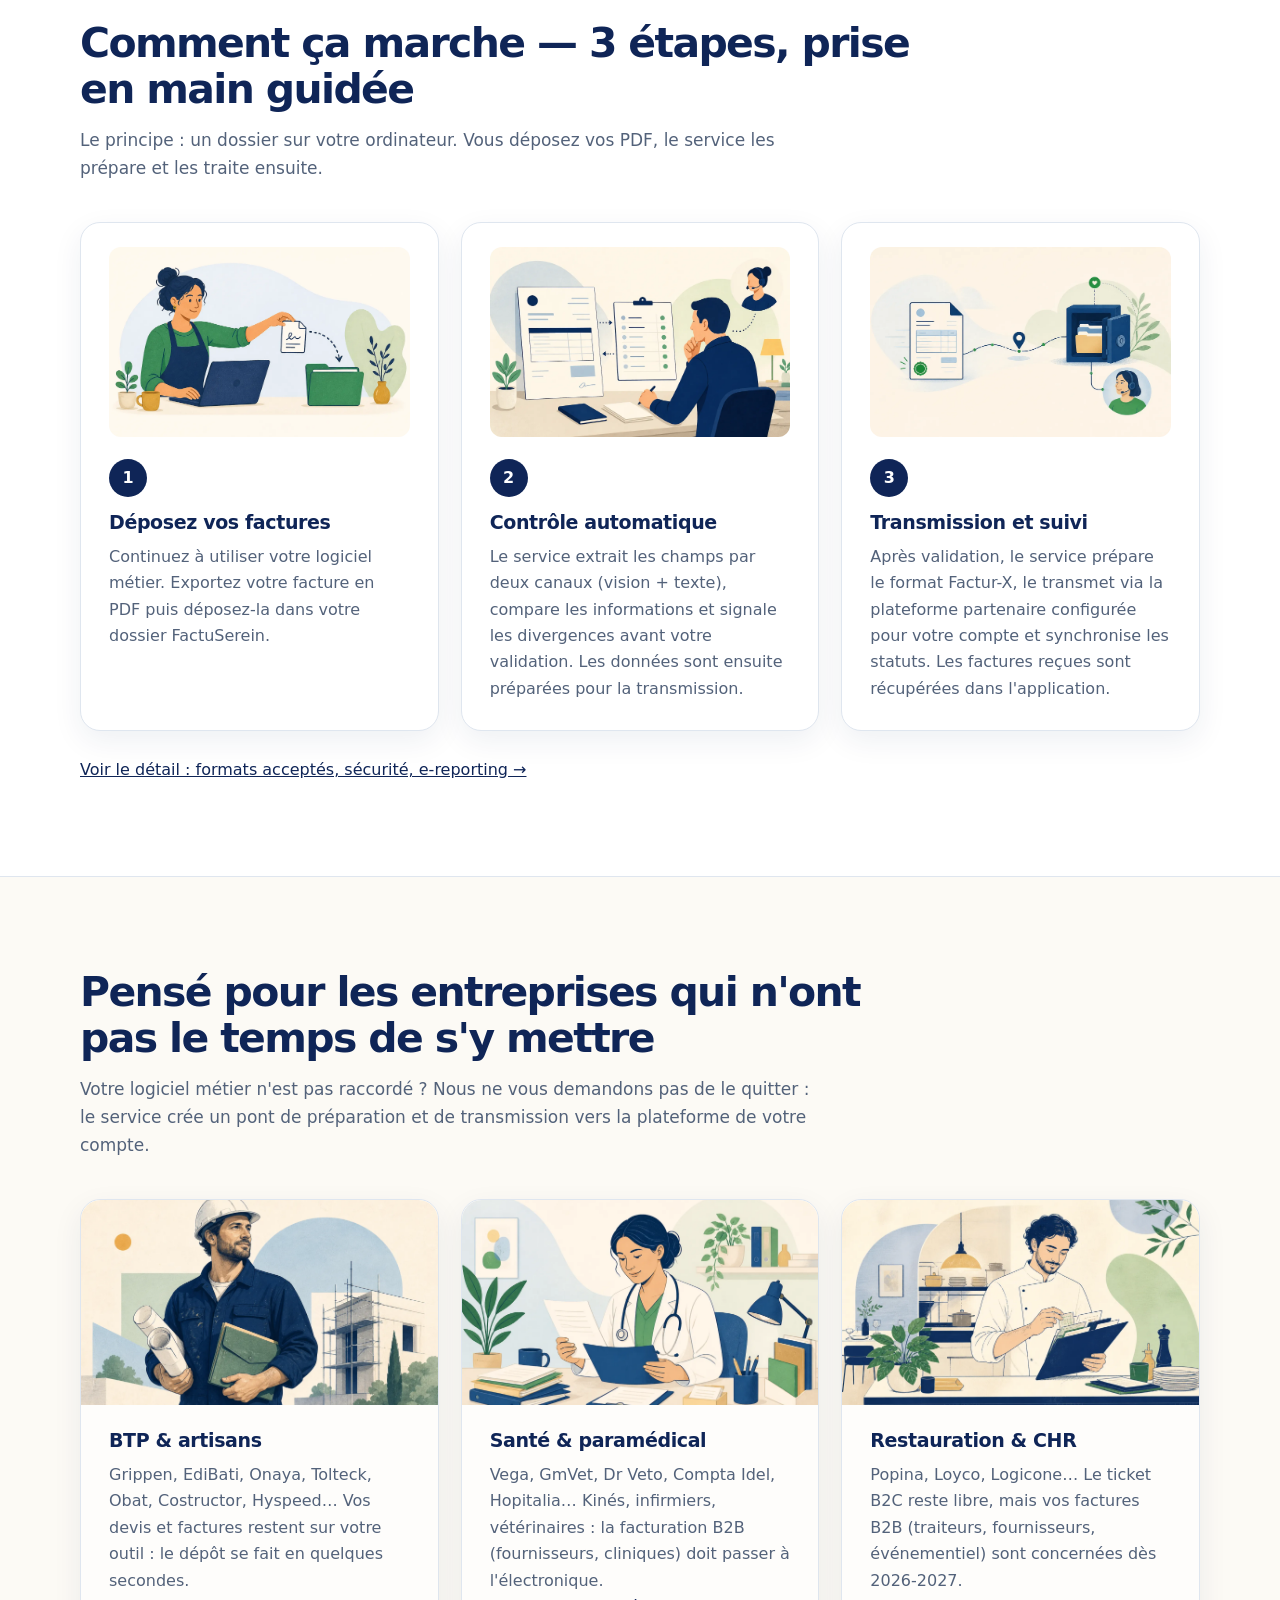
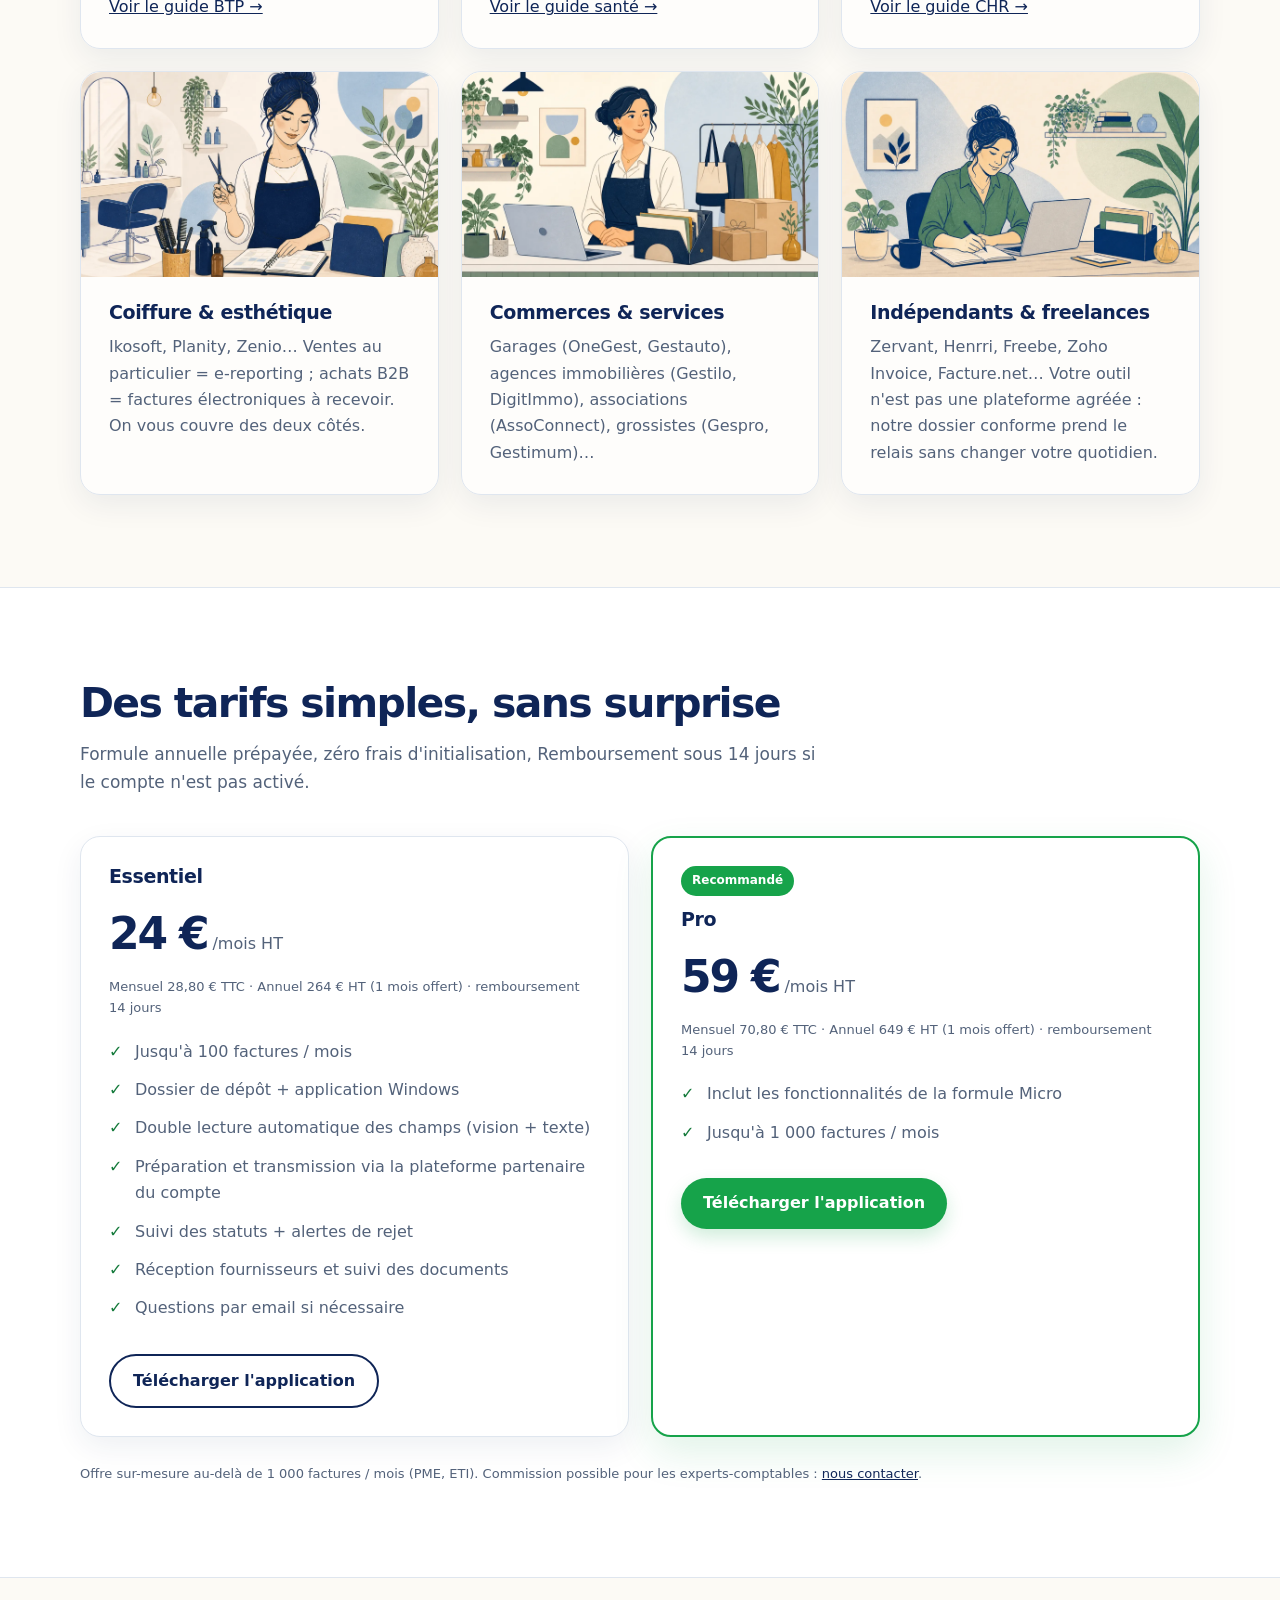
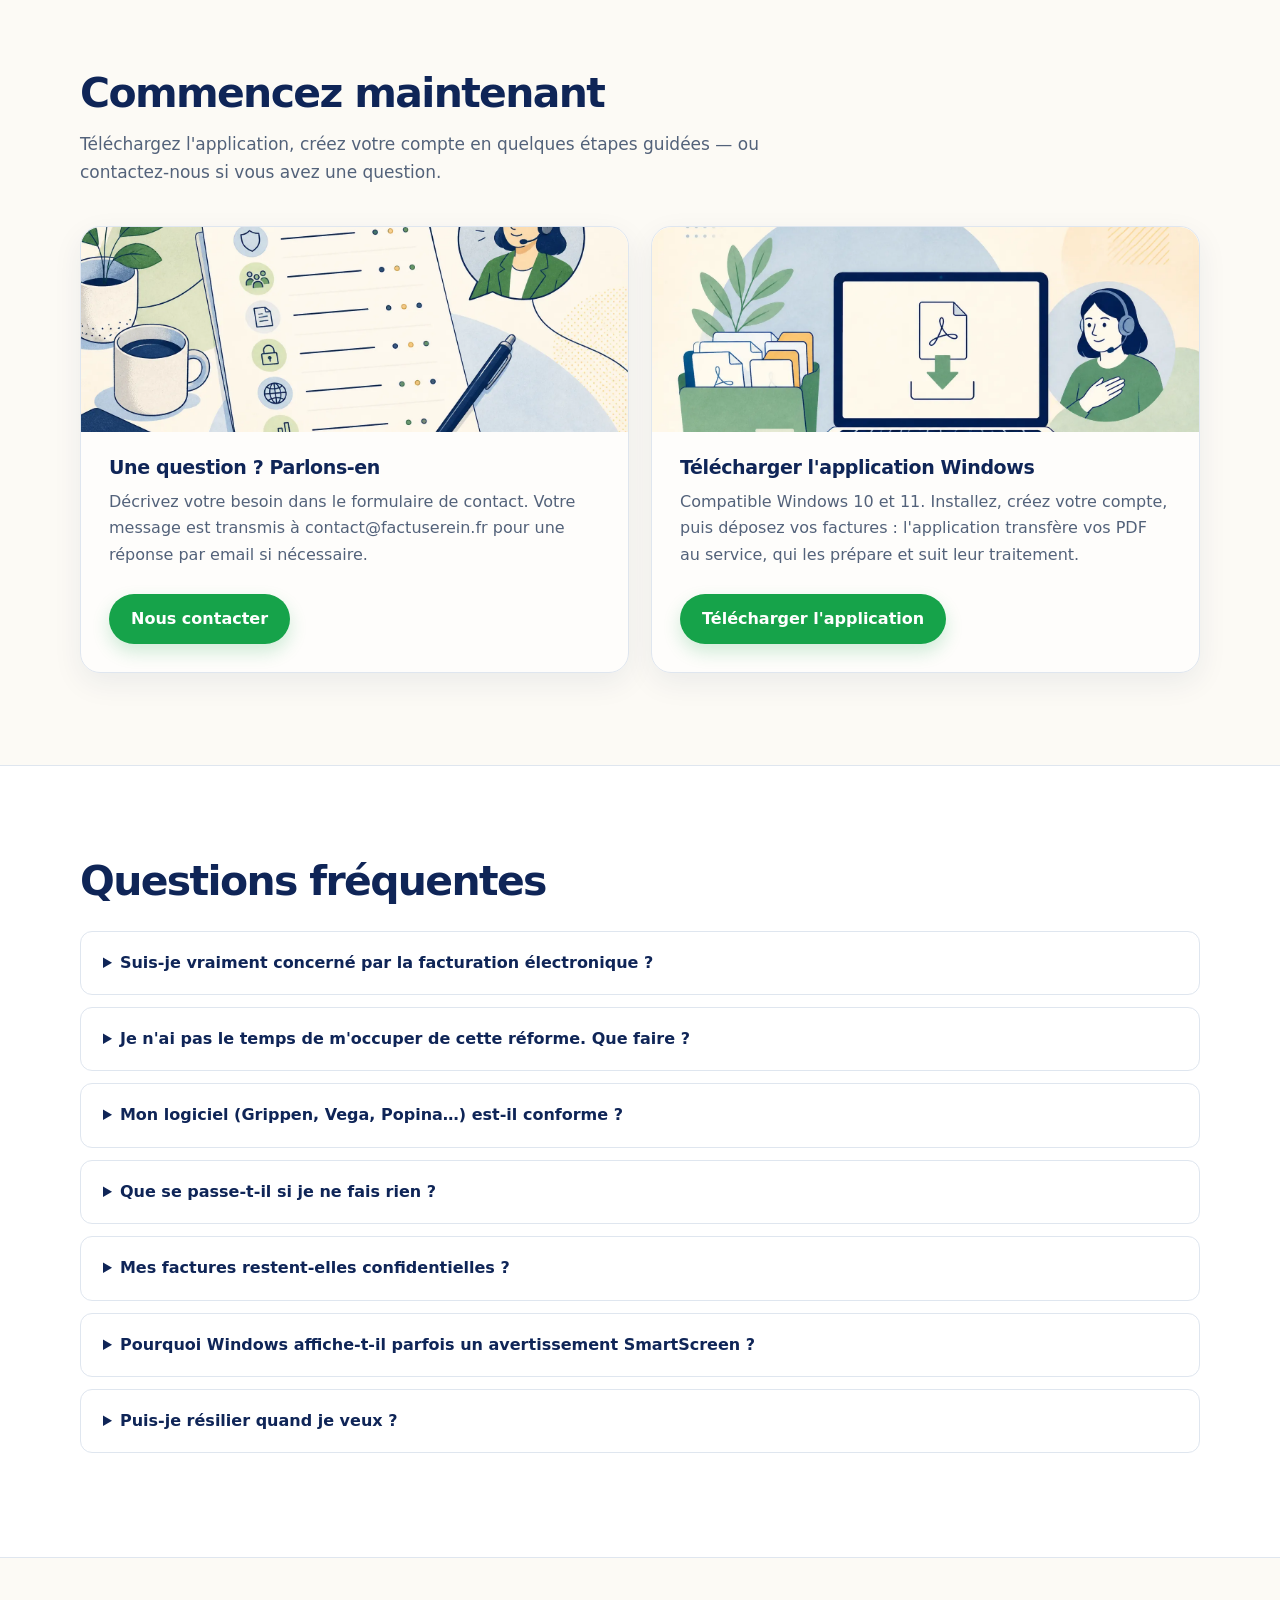
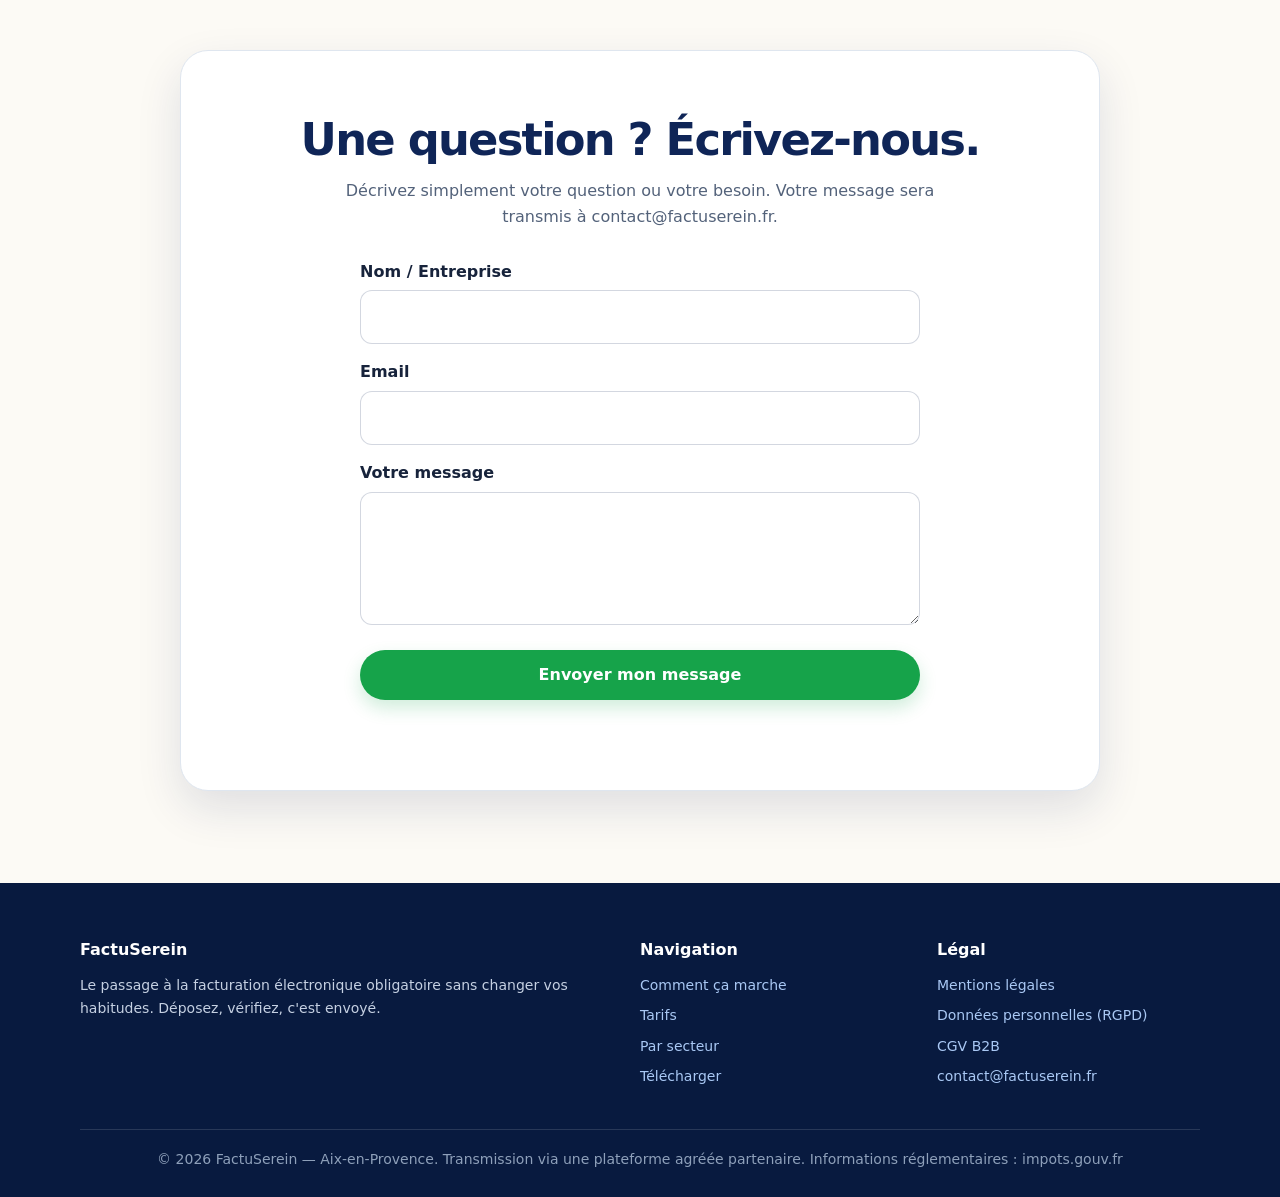
==== commit 67f509f9: "docs: explain SmartScreen warning" ====
--- a/index.html
+++ b/index.html
@@ -242,6 +242,11 @@
       <details>
         <summary>Mes factures restent-elles confidentielles ?</summary>
         <p>Oui. Vos fichiers sont chiffrés en transit et traités uniquement pour la préparation, la transmission et le suivi de vos factures. Détails dans notre <a href="legal/rgpd.html">politique de confidentialité</a> et dans les mentions légales disponibles dans l'application.</p>
+      </details>
+      <details>
+        <summary>Pourquoi Windows affiche-t-il parfois un avertissement SmartScreen ?</summary>
+        <p>Lors des premières versions, Windows peut afficher « Windows a protégé votre PC » ou « application non reconnue » lorsque la signature de l'éditeur ou la réputation du fichier n'est pas encore établie. La signature de l'éditeur et le parcours de publication Microsoft sont en cours : cette version n'est donc pas présentée comme déjà certifiée par Microsoft. Téléchargez uniquement l'installeur depuis notre page officielle, vérifiez son empreinte SHA-256 affichée sur la page Télécharger et ne désactivez pas SmartScreen. Une politique d'entreprise peut empêcher le contournement de l'avertissement.</p>
+        <p><a href="https://learn.microsoft.com/fr-fr/windows/apps/package-and-deploy/smartscreen-reputation" target="_blank" rel="noopener">Voir les explications Microsoft sur SmartScreen</a></p>
       </details>
       <details>
         <summary>Puis-je résilier quand je veux ?</summary>
@@ -349,6 +354,7 @@
   "@type": "FAQPage",
   "mainEntity": [
     {"@type": "Question", "name": "Que se passe-t-il si je ne fais rien ?", "acceptedAnswer": {"@type": "Answer", "text": "Défaut de réception : amende de 500 € puis 1 000 € par trimestre après mise en demeure. Défaut d'émission : 50 € par facture (plafond 15 000 €/an). Une clause de bienveillance exonère la première infraction réparée spontanément ou sous 30 jours."}},
+    {"@type": "Question", "name": "Pourquoi Windows affiche-t-il parfois un avertissement SmartScreen ?", "acceptedAnswer": {"@type": "Answer", "text": "Lors des premières versions, Windows peut afficher une application non reconnue lorsque la signature de l'éditeur ou la réputation du fichier n'est pas encore établie. La signature de l'éditeur et le parcours de publication Microsoft sont en cours : cette version n'est pas présentée comme déjà certifiée par Microsoft. Téléchargez l'installeur depuis la page officielle, vérifiez son empreinte SHA-256 et ne désactivez pas SmartScreen."}},
     {"@type": "Question", "name": "Puis-je résilier quand je veux ?", "acceptedAnswer": {"@type": "Answer", "text": "Formule mensuelle : oui, à tout moment (mois en cours dû). Formule annuelle : Remboursement sous 14 jours si le compte n'est pas activé, puis engagement jusqu'au terme de l'année (1 mois offert)."}},
     {"@type": "Question", "name": "Mes factures restent-elles confidentielles ?", "acceptedAnswer": {"@type": "Answer", "text": "Oui. Vos fichiers sont chiffrés en transit et traités uniquement pour la préparation, la transmission et le suivi de vos factures."}}
   ]
--- a/assets/css/style.css
+++ b/assets/css/style.css
@@ -108,11 +108,12 @@
 .eyebrow { margin-bottom: 8px; color: var(--green-700); font-size: 12px; font-weight: 900; letter-spacing: .1em; text-transform: uppercase; }
 .capture-badge { flex: 0 0 auto; padding: 8px 13px; border: 1px solid #b7dfc4; border-radius: 999px; background: var(--green-100); color: var(--green-700); font-size: 12px; font-weight: 800; white-space: nowrap; }
 .app-carousel { overflow: hidden; padding: 14px; border: 1px solid #d5e0ee; border-radius: var(--radius-lg); background: var(--navy-950); box-shadow: var(--shadow-lift); }
-.app-carousel-viewport { min-width: 0; }
-.app-slide { display: none; margin: 0; }
+.app-carousel-viewport { position: relative; min-width: 0; height: clamp(300px, 56vw, 720px); overflow: hidden; }
+.app-slide { position: absolute; inset: 0; display: none; grid-template-rows: minmax(0, 1fr) 50px; margin: 0; }
 .app-slide.is-active { display: block; animation: carousel-in .22s ease-out; }
-.app-slide img { display: block; width: 100%; max-height: 720px; border-radius: 18px; background: #eef3fa; object-fit: contain; }
-.app-slide figcaption { padding: 16px 8px 4px; color: #dbe7fb; font-size: 14px; text-align: center; }
+.app-slide.is-active { display: grid; }
+.app-slide img { display: block; width: 100%; height: 100%; min-height: 0; border-radius: 18px; background: #eef3fa; object-fit: contain; }
+.app-slide figcaption { display: flex; align-items: center; justify-content: center; height: 50px; overflow: hidden; padding: 8px; color: #dbe7fb; font-size: 14px; line-height: 1.3; text-align: center; }
 .app-slide figcaption strong { color: var(--white); }
 .app-carousel-controls { display: flex; align-items: center; justify-content: space-between; gap: 16px; padding: 16px 4px 2px; }
 .carousel-arrow { display: inline-flex; align-items: center; justify-content: center; width: 42px; height: 42px; min-height: 42px; padding: 0; border: 1px solid rgba(255,255,255,.2); border-radius: 50%; background: rgba(255,255,255,.1); color: var(--white); font-size: 20px; line-height: 1; }
@@ -223,6 +224,7 @@
   .download-visual { height: auto; }
   .app-carousel-section { margin-top: 68px; }
   .app-carousel { padding: 8px; border-radius: var(--radius-md); }
+  .app-carousel-viewport { height: clamp(270px, 70vw, 520px); }
   .app-slide img { border-radius: 12px; }
   .app-carousel-controls { padding-top: 12px; }
   .page-titre { padding: 46px 0 40px; }
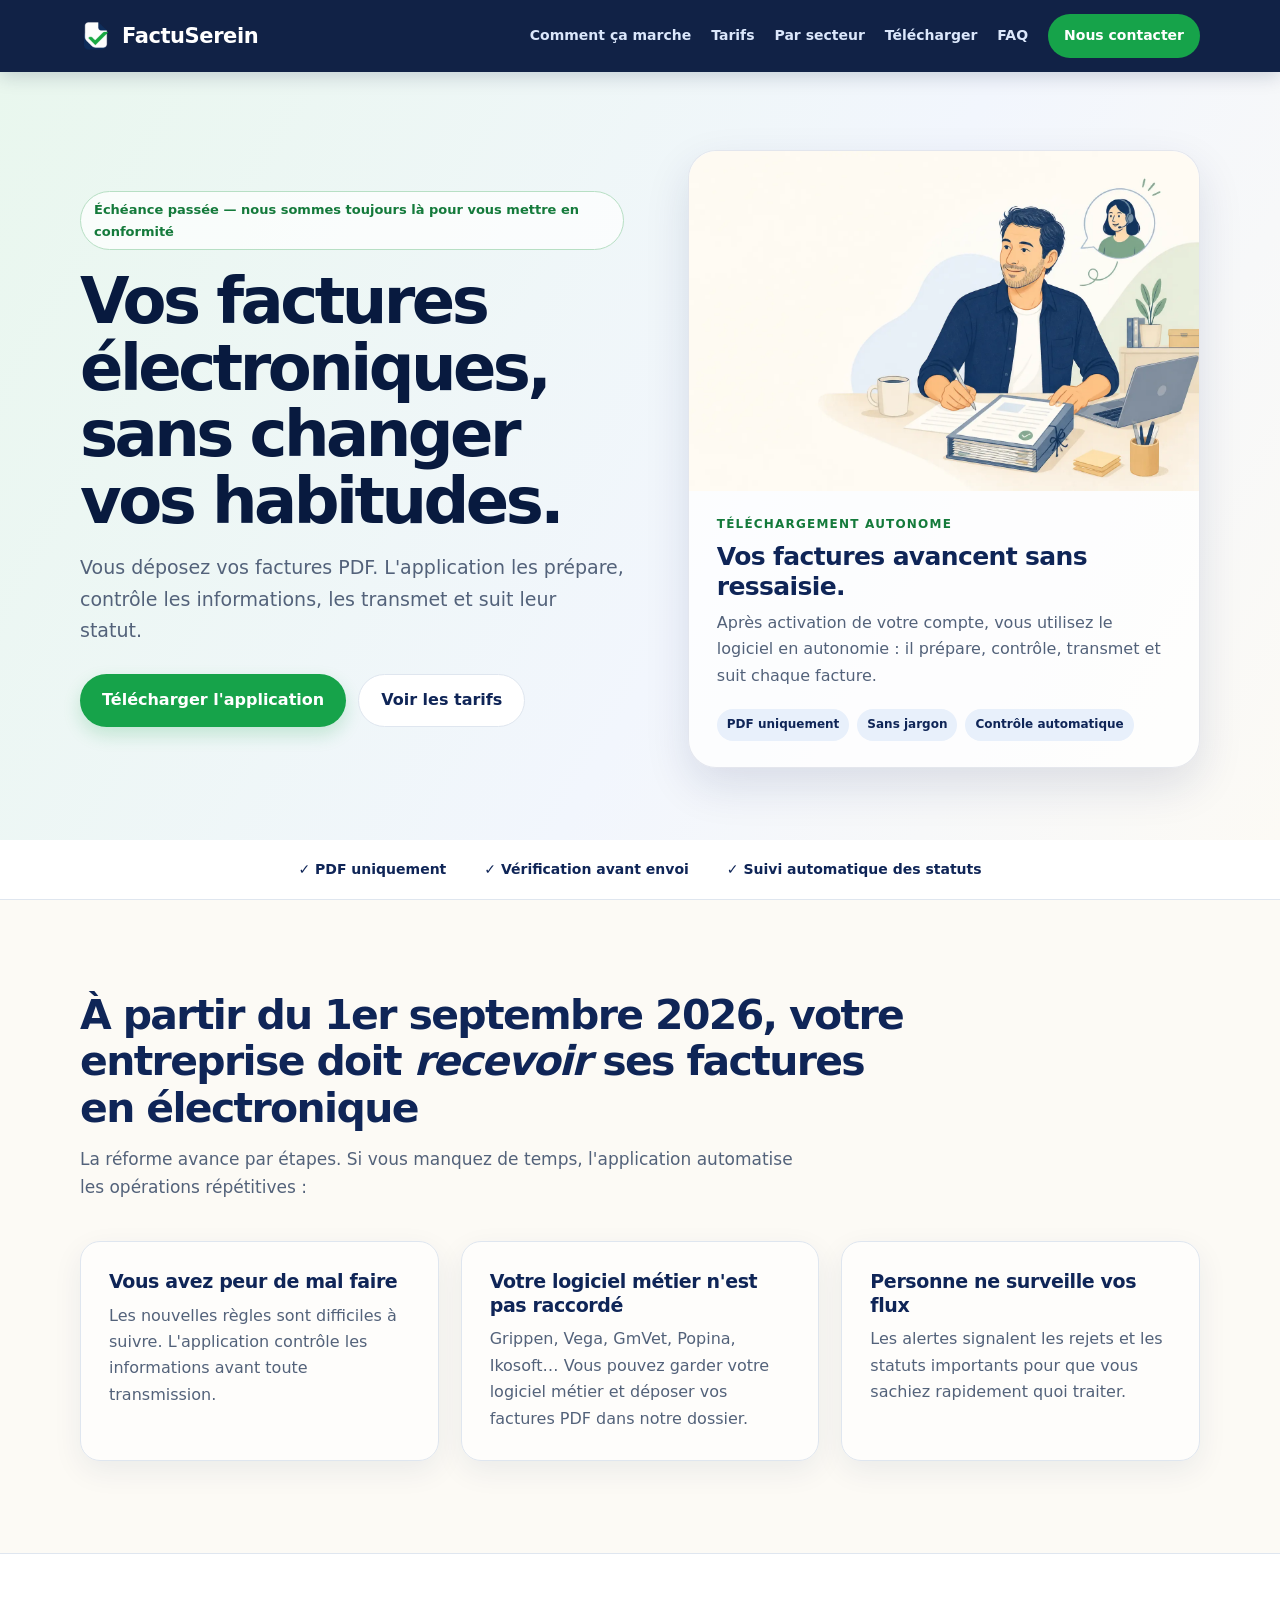
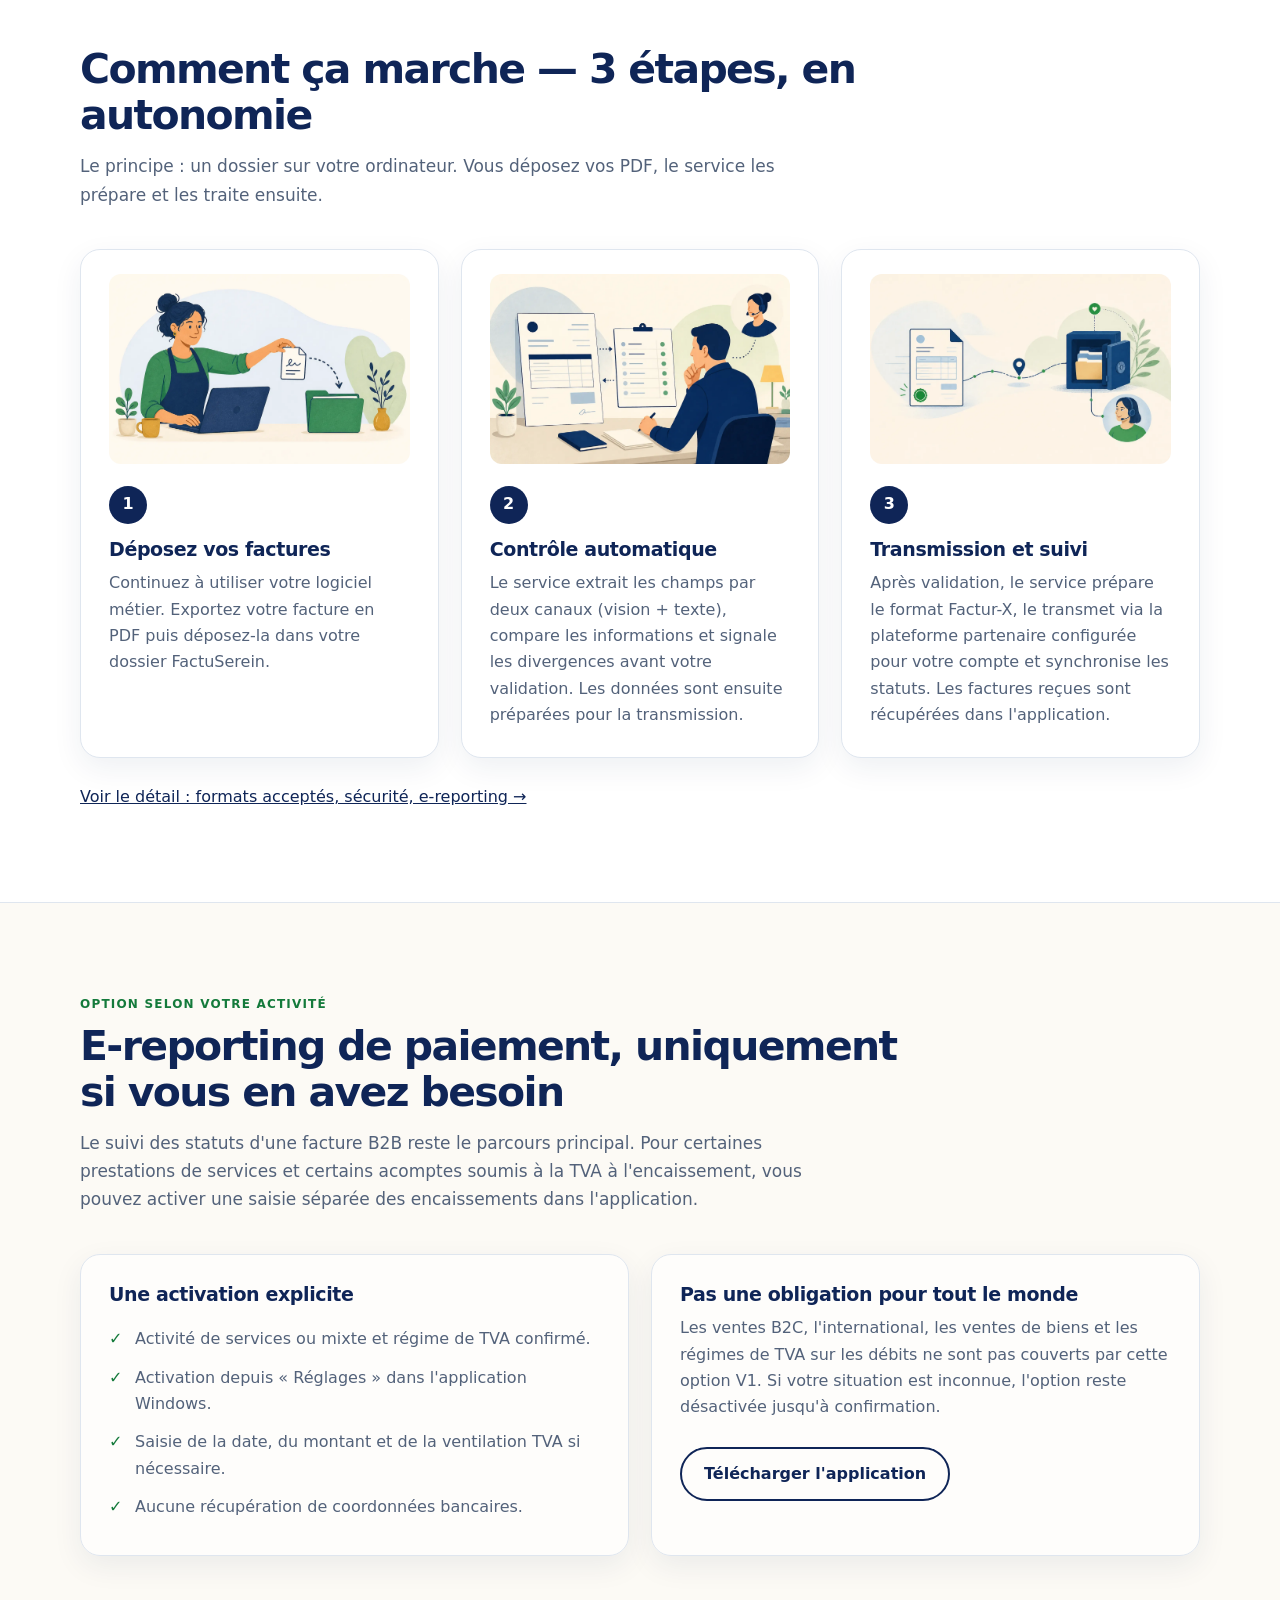
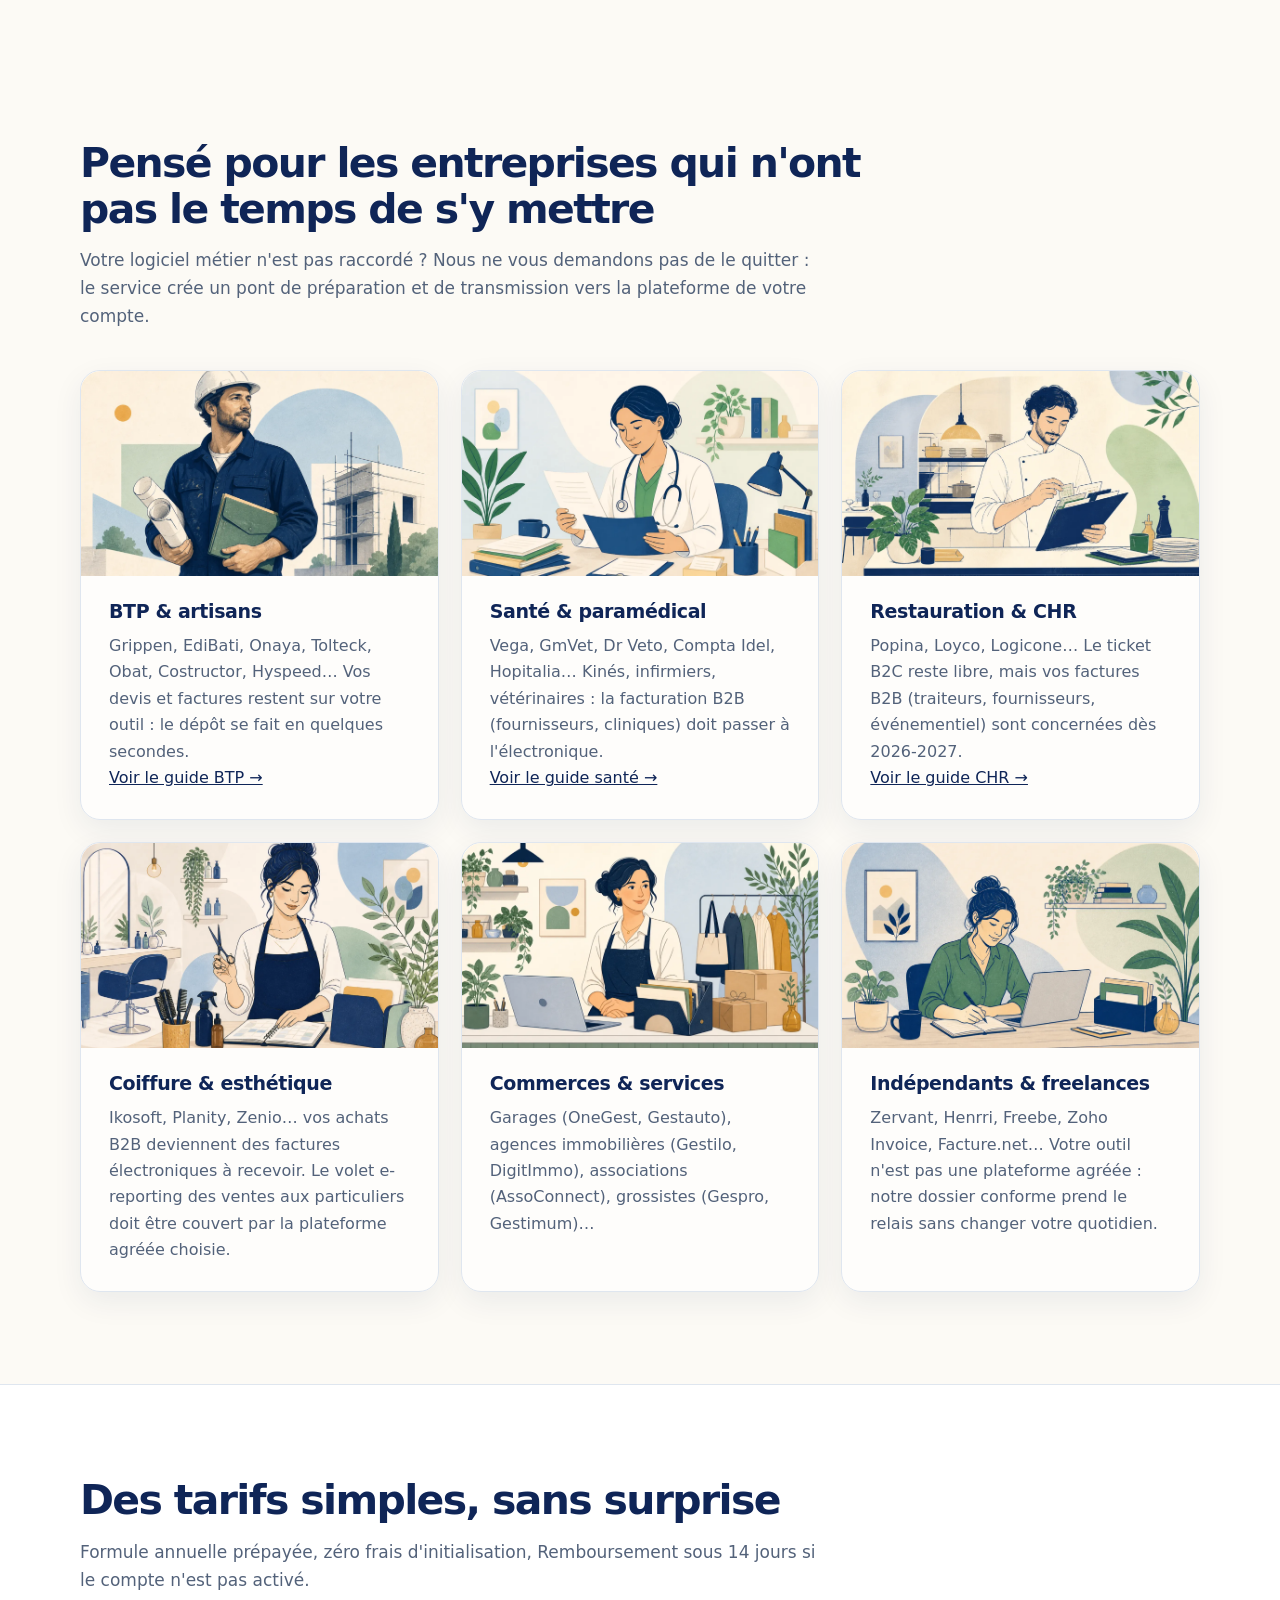
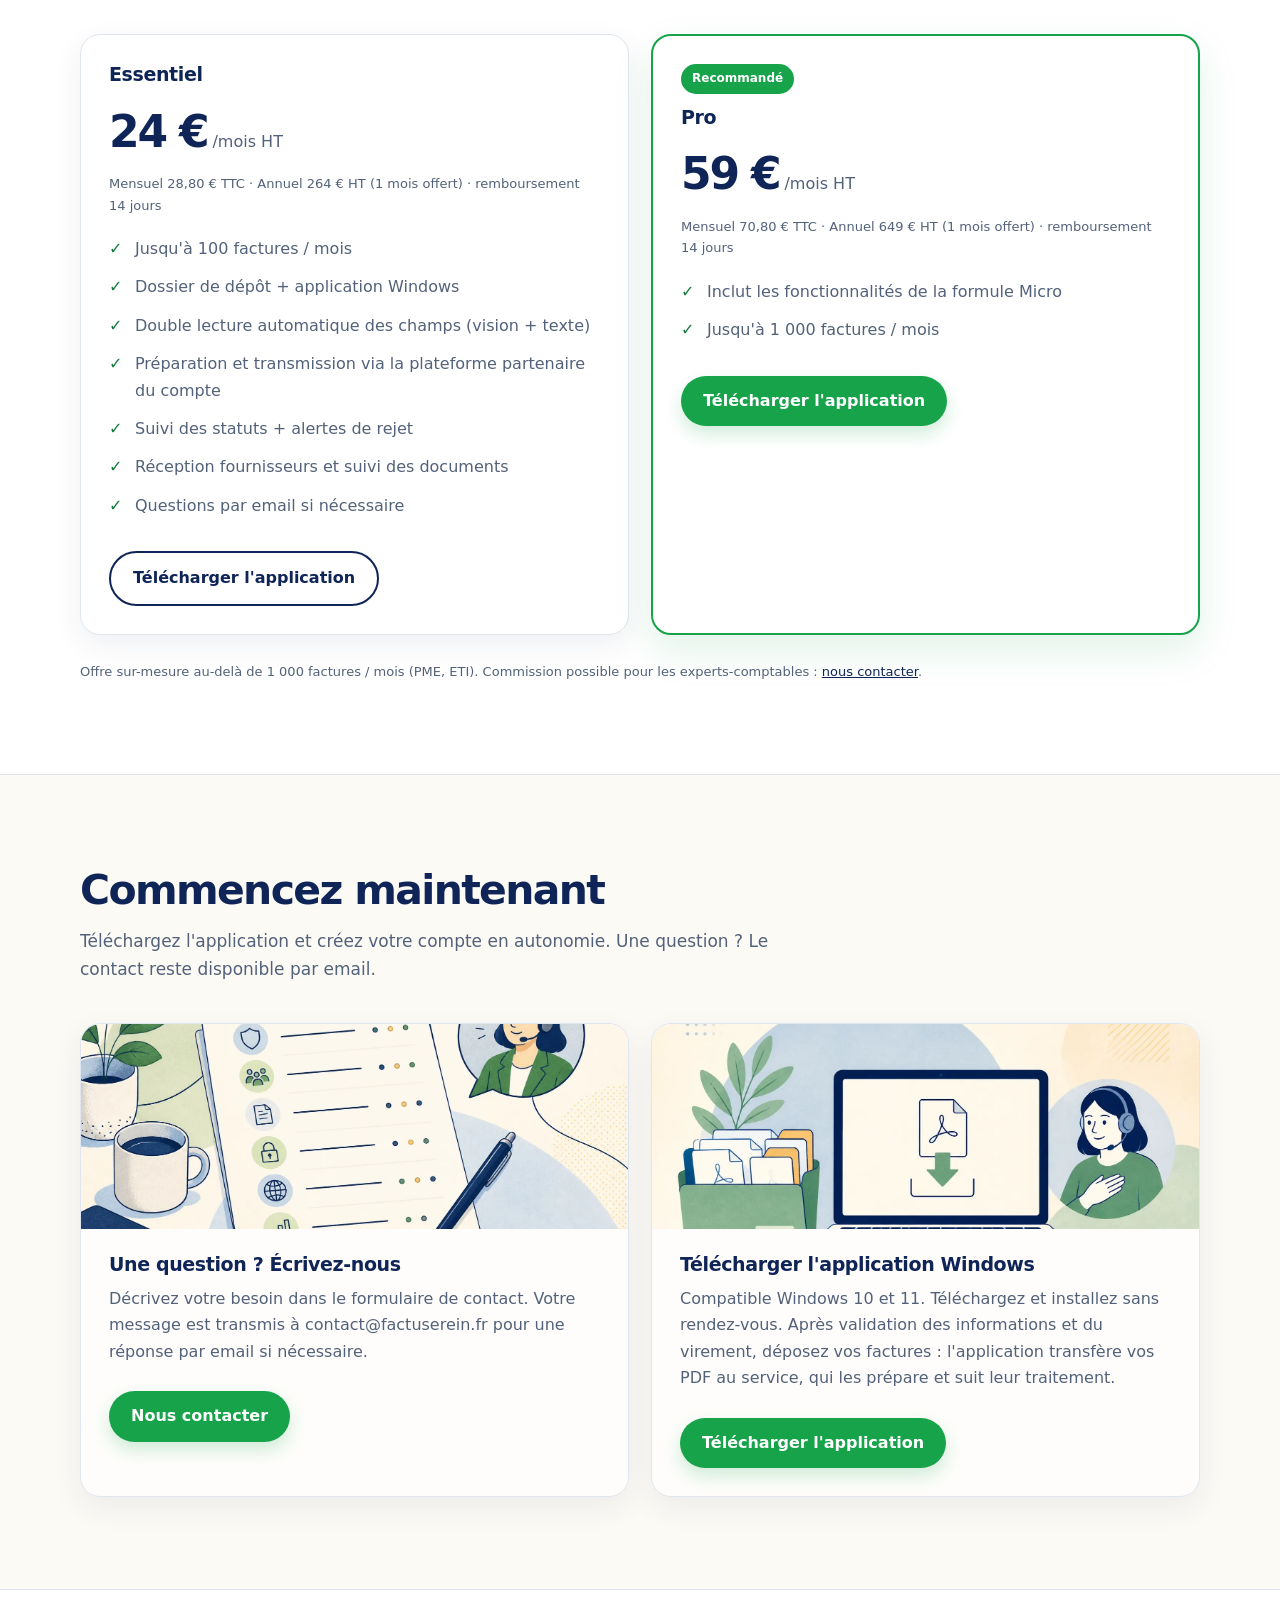
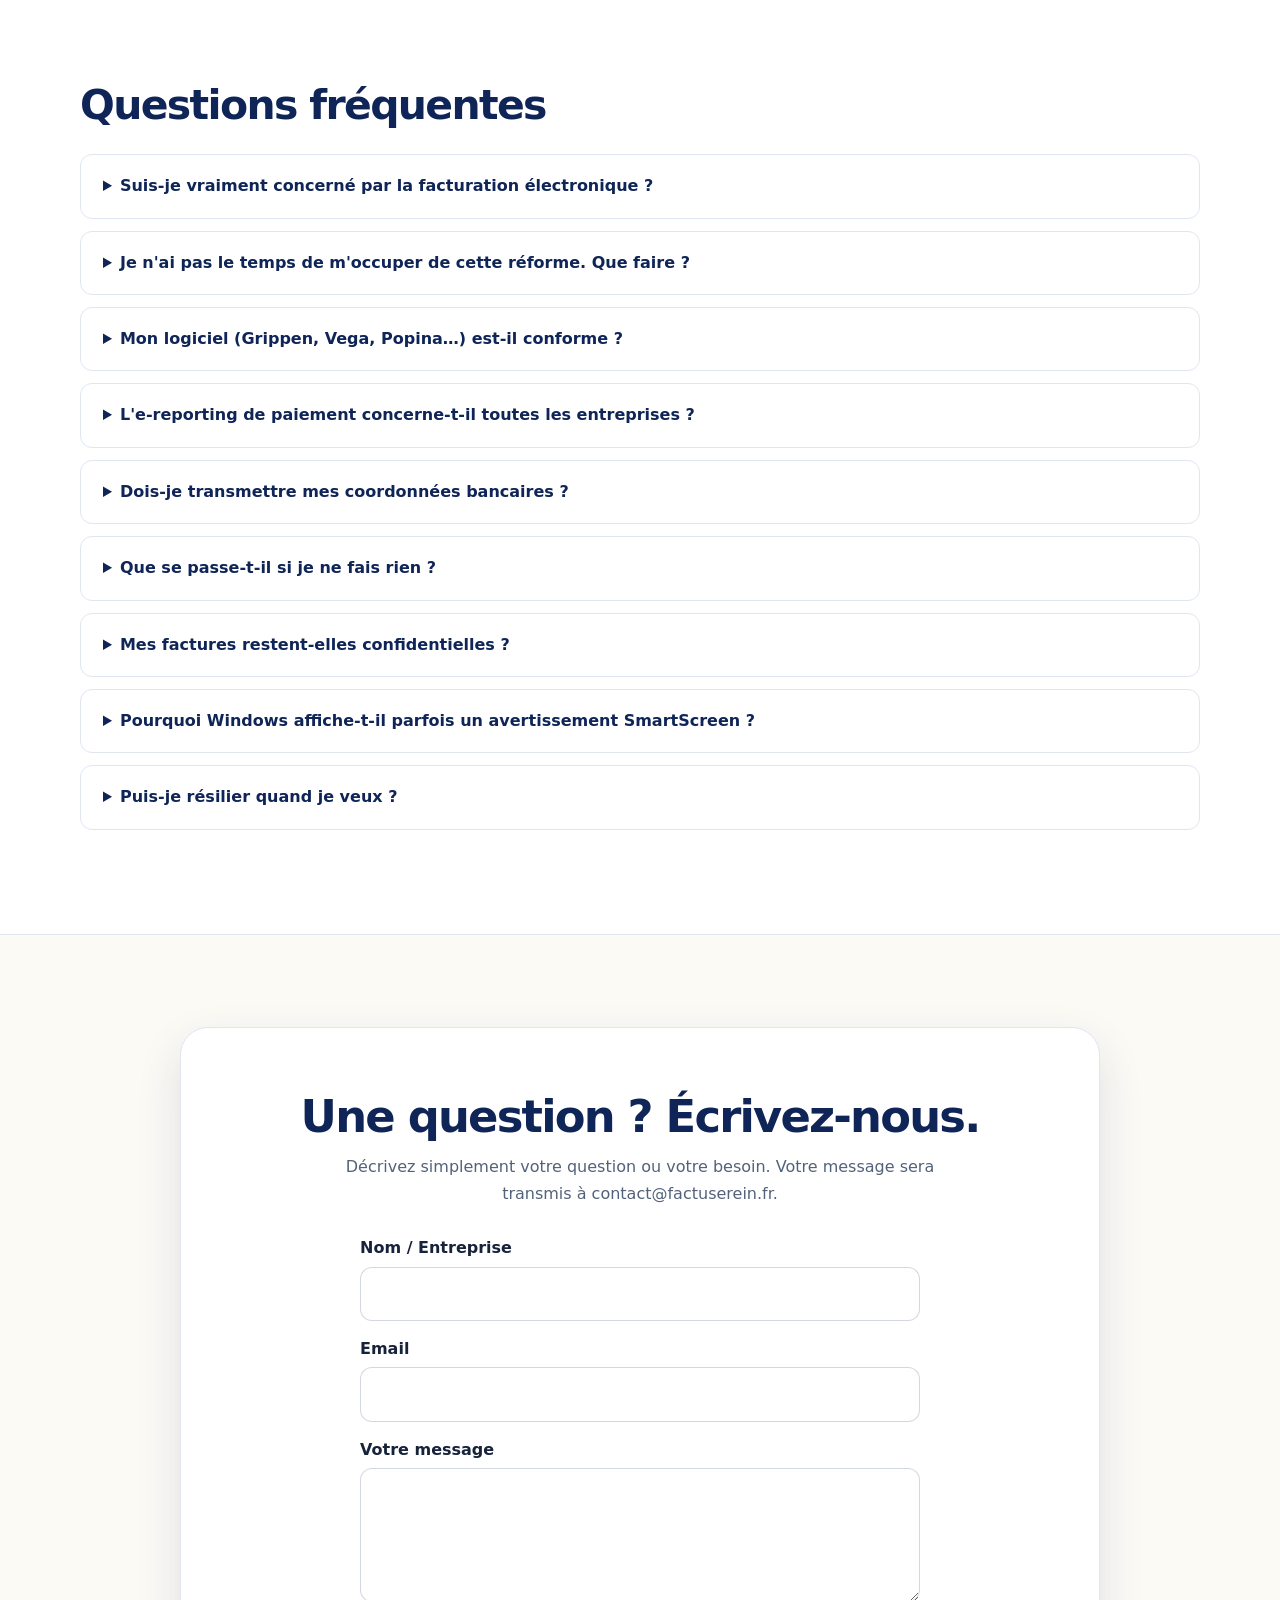
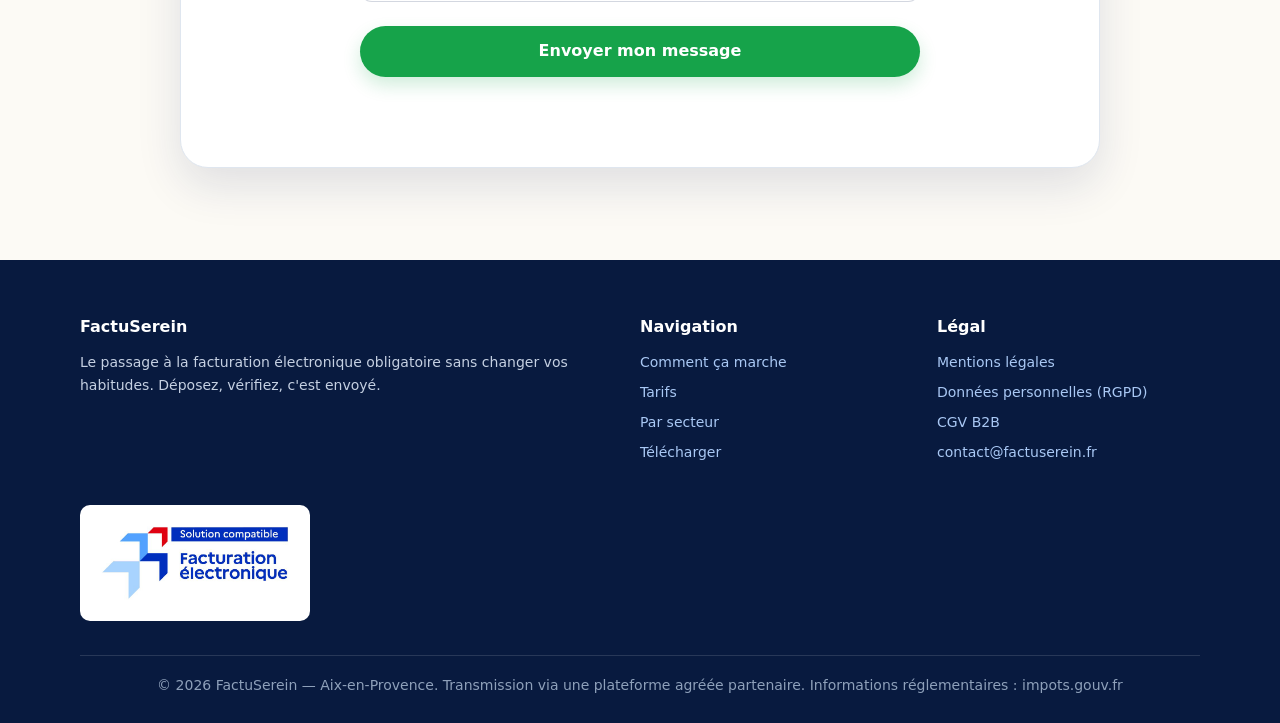
==== commit 99204ee9: "docs: explain optional payment e-reporting" ====
--- a/index.html
+++ b/index.html
@@ -38,7 +38,7 @@
 <section class="hero">
   <div class="container">
     <div>
-      <span class="badge-urgence" id="js-jours">Obligation de réception : 1er septembre 2026</span>
+      <span class="badge-urgence" id="js-jours">Réception obligatoire à partir du 1er septembre 2026</span>
       <h1>Vos factures électroniques, sans changer vos habitudes.</h1>
       <p class="lead">
         Vous déposez vos factures PDF. L'application les prépare, contrôle les informations,
@@ -51,9 +51,9 @@
     </div>
     <div class="hero-confiance">
       <img class="illu-hero" src="assets/img/hero-premium.webp" alt="Une dirigeante de TPE prépare ses factures avec l'application FactuSerein" width="1536" height="1024" loading="eager">
-      <p class="hero-confiance-label">Un parcours guidé</p>
+      <p class="hero-confiance-label">Téléchargement autonome</p>
       <h2>Vos factures avancent sans ressaisie.</h2>
-      <p>Le logiciel prépare, contrôle, transmet et suit chaque facture.</p>
+      <p>Après activation de votre compte, vous utilisez le logiciel en autonomie : il prépare, contrôle, transmet et suit chaque facture.</p>
       <div class="hero-confiance-tags">
         <span>PDF uniquement</span>
         <span>Sans jargon</span>
@@ -73,7 +73,7 @@
 
 <section class="section" id="probleme">
   <div class="container">
-    <h2>Depuis le 1er septembre 2026, votre entreprise doit <em>recevoir</em> ses factures en électronique</h2>
+    <h2>À partir du 1er septembre 2026, votre entreprise doit <em>recevoir</em> ses factures en électronique</h2>
     <p class="sous-titre">La réforme avance par étapes. Si vous manquez de temps, l'application automatise les opérations répétitives :</p>
     <div class="grille grille-3">
       <div class="carte">
@@ -94,7 +94,7 @@
 
 <section class="section alt" id="comment">
   <div class="container">
-      <h2>Comment ça marche — 3 étapes, prise en main guidée</h2>
+      <h2>Comment ça marche — 3 étapes, en autonomie</h2>
     <p class="sous-titre">Le principe : un dossier sur votre ordinateur. Vous déposez vos PDF, le service les prépare et les traite ensuite.</p>
     <div class="grille grille-3">
       <div class="carte">
@@ -120,6 +120,30 @@
   </div>
 </section>
 
+<section class="section" id="ereporting">
+  <div class="container">
+    <p class="eyebrow">Option selon votre activité</p>
+    <h2>E-reporting de paiement, uniquement si vous en avez besoin</h2>
+    <p class="sous-titre">Le suivi des statuts d'une facture B2B reste le parcours principal. Pour certaines prestations de services et certains acomptes soumis à la TVA à l'encaissement, vous pouvez activer une saisie séparée des encaissements dans l'application.</p>
+    <div class="grille grille-2 marge">
+      <div class="carte">
+        <h3>Une activation explicite</h3>
+        <ul>
+          <li>Activité de services ou mixte et régime de TVA confirmé.</li>
+          <li>Activation depuis « Réglages » dans l'application Windows.</li>
+          <li>Saisie de la date, du montant et de la ventilation TVA si nécessaire.</li>
+          <li>Aucune récupération de coordonnées bancaires.</li>
+        </ul>
+      </div>
+      <div class="carte">
+        <h3>Pas une obligation pour tout le monde</h3>
+        <p>Les ventes B2C, l'international, les ventes de biens et les régimes de TVA sur les débits ne sont pas couverts par cette option V1. Si votre situation est inconnue, l'option reste désactivée jusqu'à confirmation.</p>
+        <p class="marge"><a href="outils/telecharger.html" class="btn btn-outline">Télécharger l'application</a></p>
+      </div>
+    </div>
+  </div>
+</section>
+
 <section class="section" id="secteurs">
   <div class="container">
     <h2>Pensé pour les entreprises qui n'ont pas le temps de s'y mettre</h2>
@@ -146,7 +170,7 @@
       <div class="carte">
         <img class="illu-carte" src="assets/img/coiffure-premium.webp" alt="Coiffeuse dans son salon avec son carnet de rendez-vous" width="1536" height="1024" loading="lazy">
         <h3>Coiffure & esthétique</h3>
-        <p>Ikosoft, Planity, Zenio… Ventes au particulier = e-reporting ; achats B2B = factures électroniques à recevoir. On vous couvre des deux côtés.</p>
+        <p>Ikosoft, Planity, Zenio… vos achats B2B deviennent des factures électroniques à recevoir. Le volet e-reporting des ventes aux particuliers doit être couvert par la plateforme agréée choisie.</p>
       </div>
       <div class="carte">
         <img class="illu-carte" src="assets/img/commerces-premium.webp" alt="Commerçante dans sa boutique avec ses documents organisés" width="1536" height="1024" loading="lazy">
@@ -201,18 +225,18 @@
 <section class="section" id="validateur">
   <div class="container">
     <h2>Commencez maintenant</h2>
-    <p class="sous-titre">Téléchargez l'application, créez votre compte en quelques étapes guidées — ou contactez-nous si vous avez une question.</p>
+    <p class="sous-titre">Téléchargez l'application et créez votre compte en autonomie. Une question ? Le contact reste disponible par email.</p>
     <div class="grille grille-2">
       <div class="carte">
         <img class="illu-carte" src="assets/img/diagnostic-premium.webp" alt="Un échange avec l'équipe FactuSerein" width="600" height="661" loading="lazy">
-        <h3>Une question ? Parlons-en</h3>
+        <h3>Une question ? Écrivez-nous</h3>
         <p>Décrivez votre besoin dans le formulaire de contact. Votre message est transmis à contact@factuserein.fr pour une réponse par email si nécessaire.</p>
         <p class="marge"><a href="#contact" class="btn btn-vert">Nous contacter</a></p>
       </div>
       <div class="carte">
         <img class="illu-carte" src="assets/img/telecharger-premium.webp" alt="Télécharger l'application Windows FactuSerein" width="700" height="533" loading="lazy">
         <h3>Télécharger l'application Windows</h3>
-        <p>Compatible Windows 10 et 11. Installez, créez votre compte, puis déposez vos factures : l'application transfère vos PDF au service, qui les prépare et suit leur traitement.</p>
+        <p>Compatible Windows 10 et 11. Téléchargez et installez sans rendez-vous. Après validation des informations et du virement, déposez vos factures : l'application transfère vos PDF au service, qui les prépare et suit leur traitement.</p>
         <p class="marge"><a href="outils/telecharger.html" class="btn btn-vert">Télécharger l'application</a></p>
       </div>
     </div>
@@ -225,7 +249,7 @@
     <div class="faq marge">
       <details>
         <summary>Suis-je vraiment concerné par la facturation électronique ?</summary>
-        <p>Toute entreprise assujettie à la TVA établie en France est concernée, quelle que soit sa taille (TPE, micro-entrepreneur, franchise en base de TVA incluse). Depuis le <strong>1er septembre 2026</strong>, vous devez pouvoir <strong>recevoir</strong> des factures électroniques via une plateforme agréée. Au <strong>1er septembre 2027</strong>, vous devrez <strong>émettre</strong> vos factures B2B au format électronique et transmettre vos données (e-reporting pour les ventes aux particuliers et l'international).</p>
+        <p>Toute entreprise assujettie à la TVA établie en France est concernée, quelle que soit sa taille (TPE, micro-entrepreneur, franchise en base de TVA incluse). À partir du <strong>1er septembre 2026</strong>, vous devez pouvoir <strong>recevoir</strong> des factures électroniques via une plateforme agréée. Au <strong>1er septembre 2027</strong>, vous devrez <strong>émettre</strong> vos factures B2B au format électronique et transmettre vos données (e-reporting pour les ventes aux particuliers et l'international).</p>
       </details>
       <details>
         <summary>Je n'ai pas le temps de m'occuper de cette réforme. Que faire ?</summary>
@@ -234,6 +258,14 @@
       <details>
         <summary>Mon logiciel (Grippen, Vega, Popina…) est-il conforme ?</summary>
         <p>Si votre logiciel ne prend pas en charge le parcours attendu, vous pouvez garder votre outil : vous déposez vos factures, puis vous vérifiez les données préparées avant transmission. Le rôle exact de chaque solution et de la plateforme partenaire doit être confirmé selon votre configuration.</p>
+      </details>
+      <details>
+        <summary>L'e-reporting de paiement concerne-t-il toutes les entreprises ?</summary>
+        <p>Non. Cette option vise certaines prestations de services et certains acomptes lorsque la TVA est exigible à l'encaissement. Elle est désactivée par défaut, s'active dans l'application après confirmation de votre situation et ne couvre pas les ventes B2C ou internationales dans cette version.</p>
+      </details>
+      <details>
+        <summary>Dois-je transmettre mes coordonnées bancaires ?</summary>
+        <p>Non. L'application demande uniquement la date et le montant de l'encaissement, avec une ventilation de TVA si elle est nécessaire. Elle ne collecte ni IBAN ni relevé bancaire.</p>
       </details>
       <details>
         <summary>Que se passe-t-il si je ne fais rien ?</summary>
@@ -313,6 +345,7 @@
       <a href="legal/cgv.html">CGV B2B</a>
       <a href="mailto:contact@factuserein.fr">contact@factuserein.fr</a>
     </div>
+    <img class="logo-officiel" src="assets/img/solution-compatible.png" alt="Logo Solution compatible — Facturation électronique" width="230" height="107" loading="lazy">
     <p class="mentions">© <span class="js-annee">2026</span> FactuSerein — Aix-en-Provence. Transmission via une plateforme agréée partenaire. Informations réglementaires : impots.gouv.fr</p>
   </div>
 </footer>
@@ -356,7 +389,9 @@
     {"@type": "Question", "name": "Que se passe-t-il si je ne fais rien ?", "acceptedAnswer": {"@type": "Answer", "text": "Défaut de réception : amende de 500 € puis 1 000 € par trimestre après mise en demeure. Défaut d'émission : 50 € par facture (plafond 15 000 €/an). Une clause de bienveillance exonère la première infraction réparée spontanément ou sous 30 jours."}},
     {"@type": "Question", "name": "Pourquoi Windows affiche-t-il parfois un avertissement SmartScreen ?", "acceptedAnswer": {"@type": "Answer", "text": "Lors des premières versions, Windows peut afficher une application non reconnue lorsque la signature de l'éditeur ou la réputation du fichier n'est pas encore établie. La signature de l'éditeur et le parcours de publication Microsoft sont en cours : cette version n'est pas présentée comme déjà certifiée par Microsoft. Téléchargez l'installeur depuis la page officielle, vérifiez son empreinte SHA-256 et ne désactivez pas SmartScreen."}},
     {"@type": "Question", "name": "Puis-je résilier quand je veux ?", "acceptedAnswer": {"@type": "Answer", "text": "Formule mensuelle : oui, à tout moment (mois en cours dû). Formule annuelle : Remboursement sous 14 jours si le compte n'est pas activé, puis engagement jusqu'au terme de l'année (1 mois offert)."}},
-    {"@type": "Question", "name": "Mes factures restent-elles confidentielles ?", "acceptedAnswer": {"@type": "Answer", "text": "Oui. Vos fichiers sont chiffrés en transit et traités uniquement pour la préparation, la transmission et le suivi de vos factures."}}
+    {"@type": "Question", "name": "Mes factures restent-elles confidentielles ?", "acceptedAnswer": {"@type": "Answer", "text": "Oui. Vos fichiers sont chiffrés en transit et traités uniquement pour la préparation, la transmission et le suivi de vos factures."}},
+    {"@type": "Question", "name": "L'e-reporting de paiement concerne-t-il toutes les entreprises ?", "acceptedAnswer": {"@type": "Answer", "text": "Non. L'option vise certaines prestations de services et certains acomptes lorsque la TVA est exigible à l'encaissement. Elle est désactivée par défaut et ne couvre pas les ventes B2C ou internationales dans cette version."}},
+    {"@type": "Question", "name": "Dois-je transmettre mes coordonnées bancaires ?", "acceptedAnswer": {"@type": "Answer", "text": "Non. L'application demande uniquement la date et le montant de l'encaissement, avec une ventilation de TVA si nécessaire ; elle ne collecte ni IBAN ni relevé bancaire."}}
   ]
 }
 </script>
--- a/assets/css/style.css
+++ b/assets/css/style.css
@@ -193,6 +193,7 @@
 .site-footer h4 { margin-bottom: 11px; color: var(--white); font-size: 16px; }
 .site-footer a { display: block; margin-bottom: 7px; color: #a9c8f4; text-decoration: none; }
 .site-footer a:hover { color: var(--white); text-decoration: underline; }
+.site-footer .logo-officiel { width: 230px; max-width: 100%; height: auto; align-self: center; padding: 8px; box-sizing: border-box; border-radius: 10px; background: #fff; }
 .site-footer .mentions { grid-column: 1 / -1; padding-top: 18px; border-top: 1px solid rgba(255,255,255,.13); color: #8ea0ba; text-align: center; }
 
 @media (max-width: 900px) {
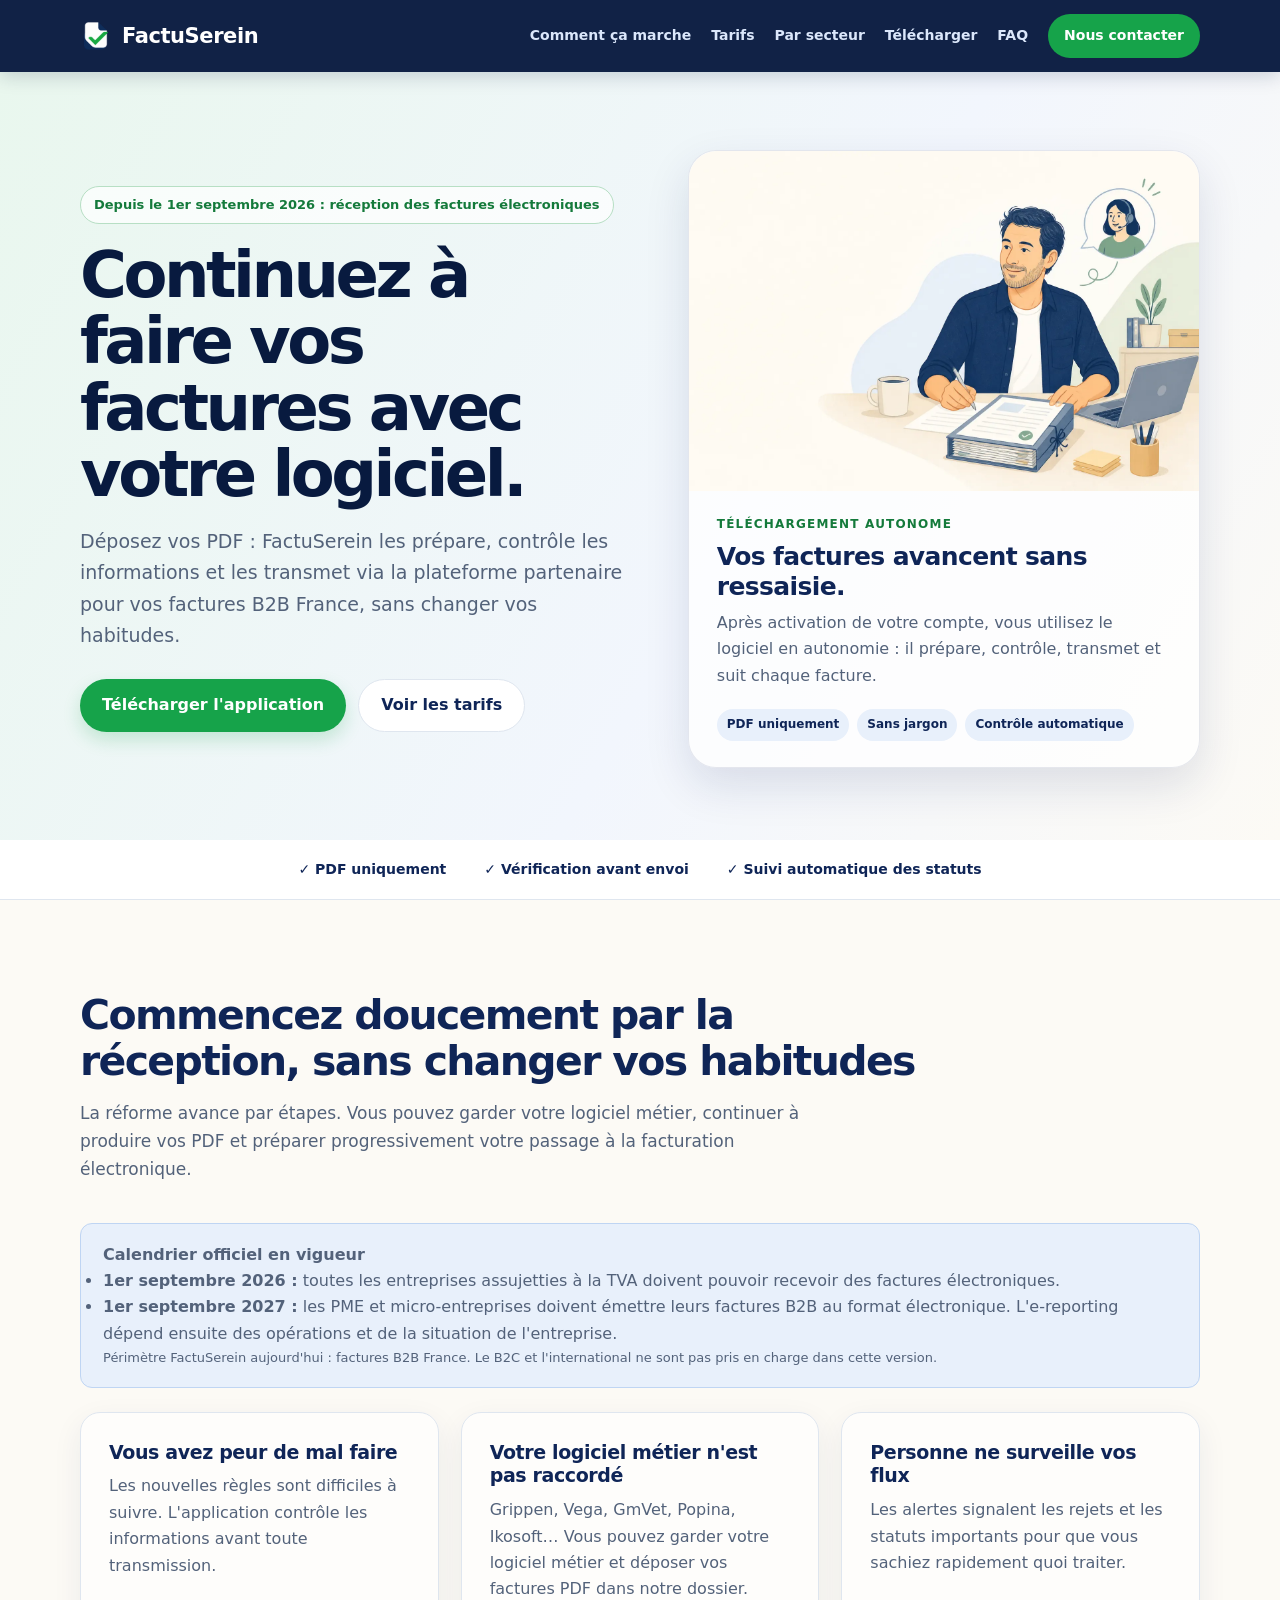
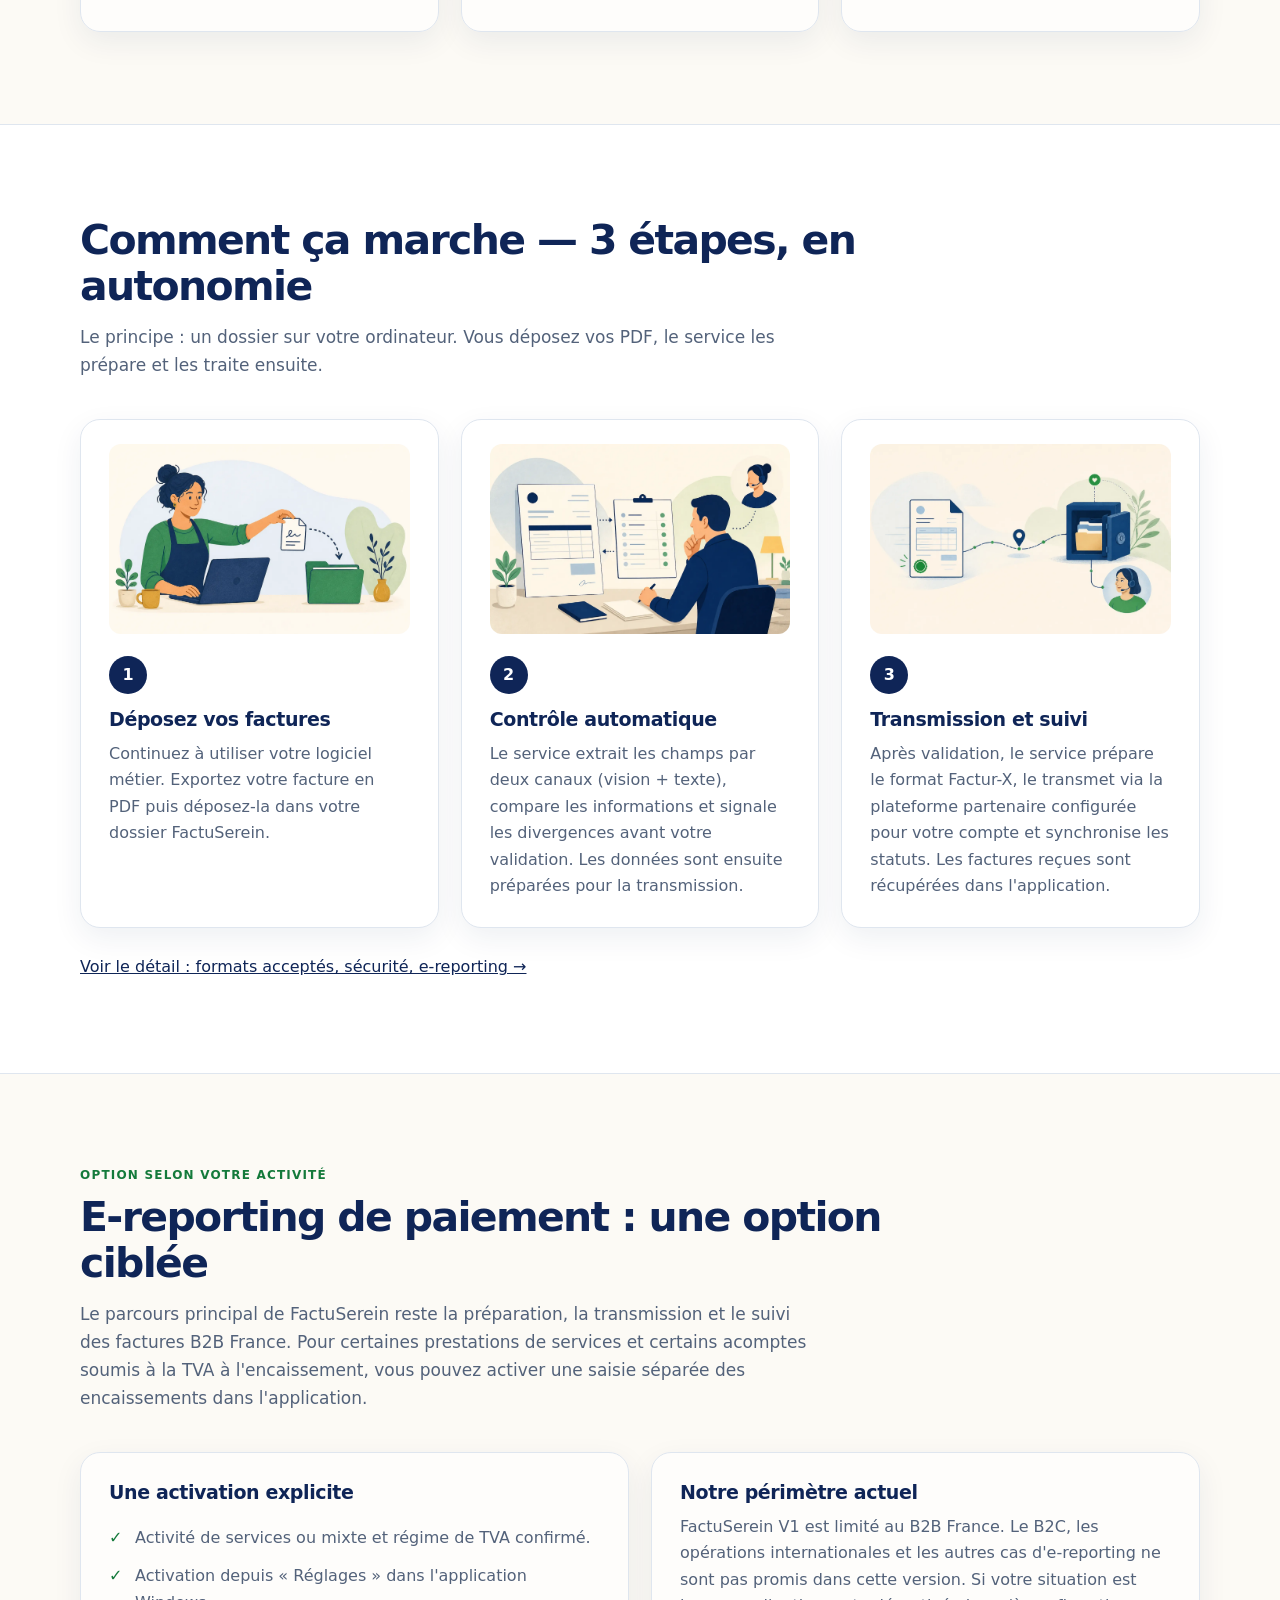
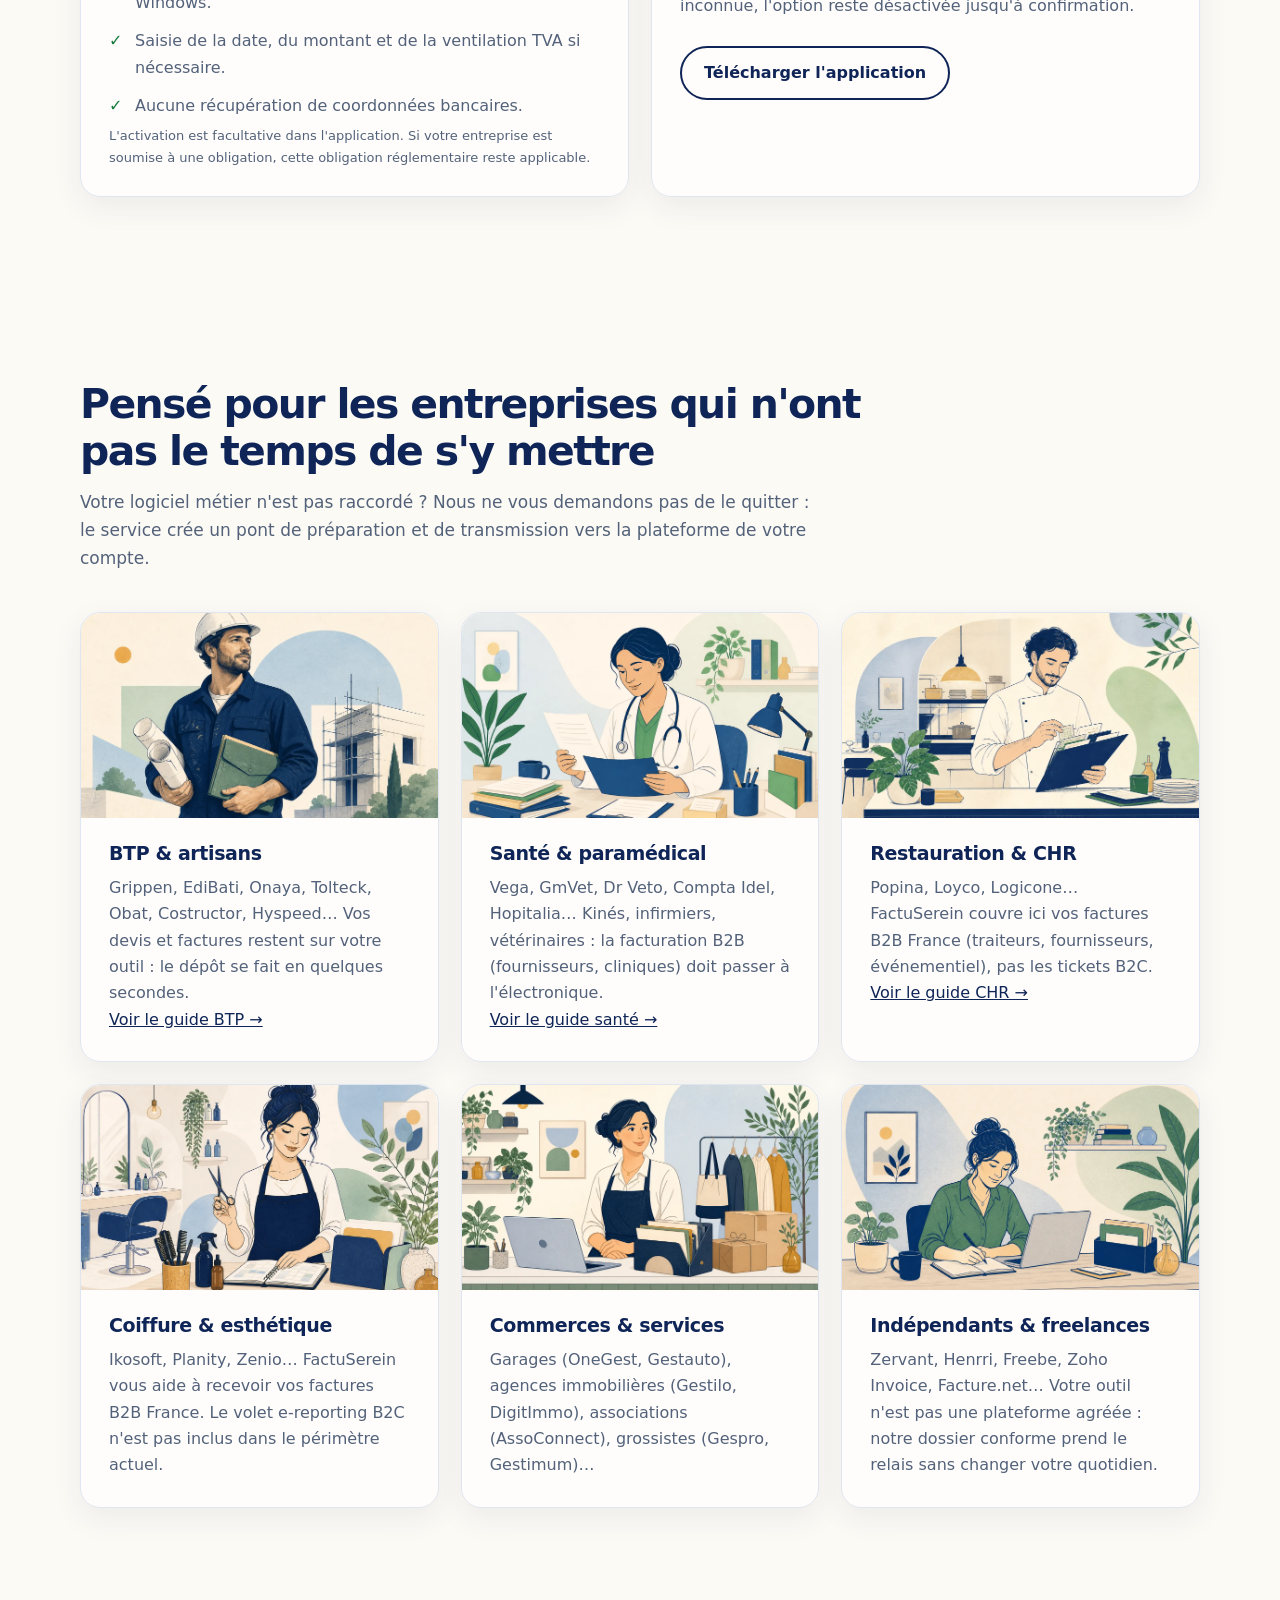
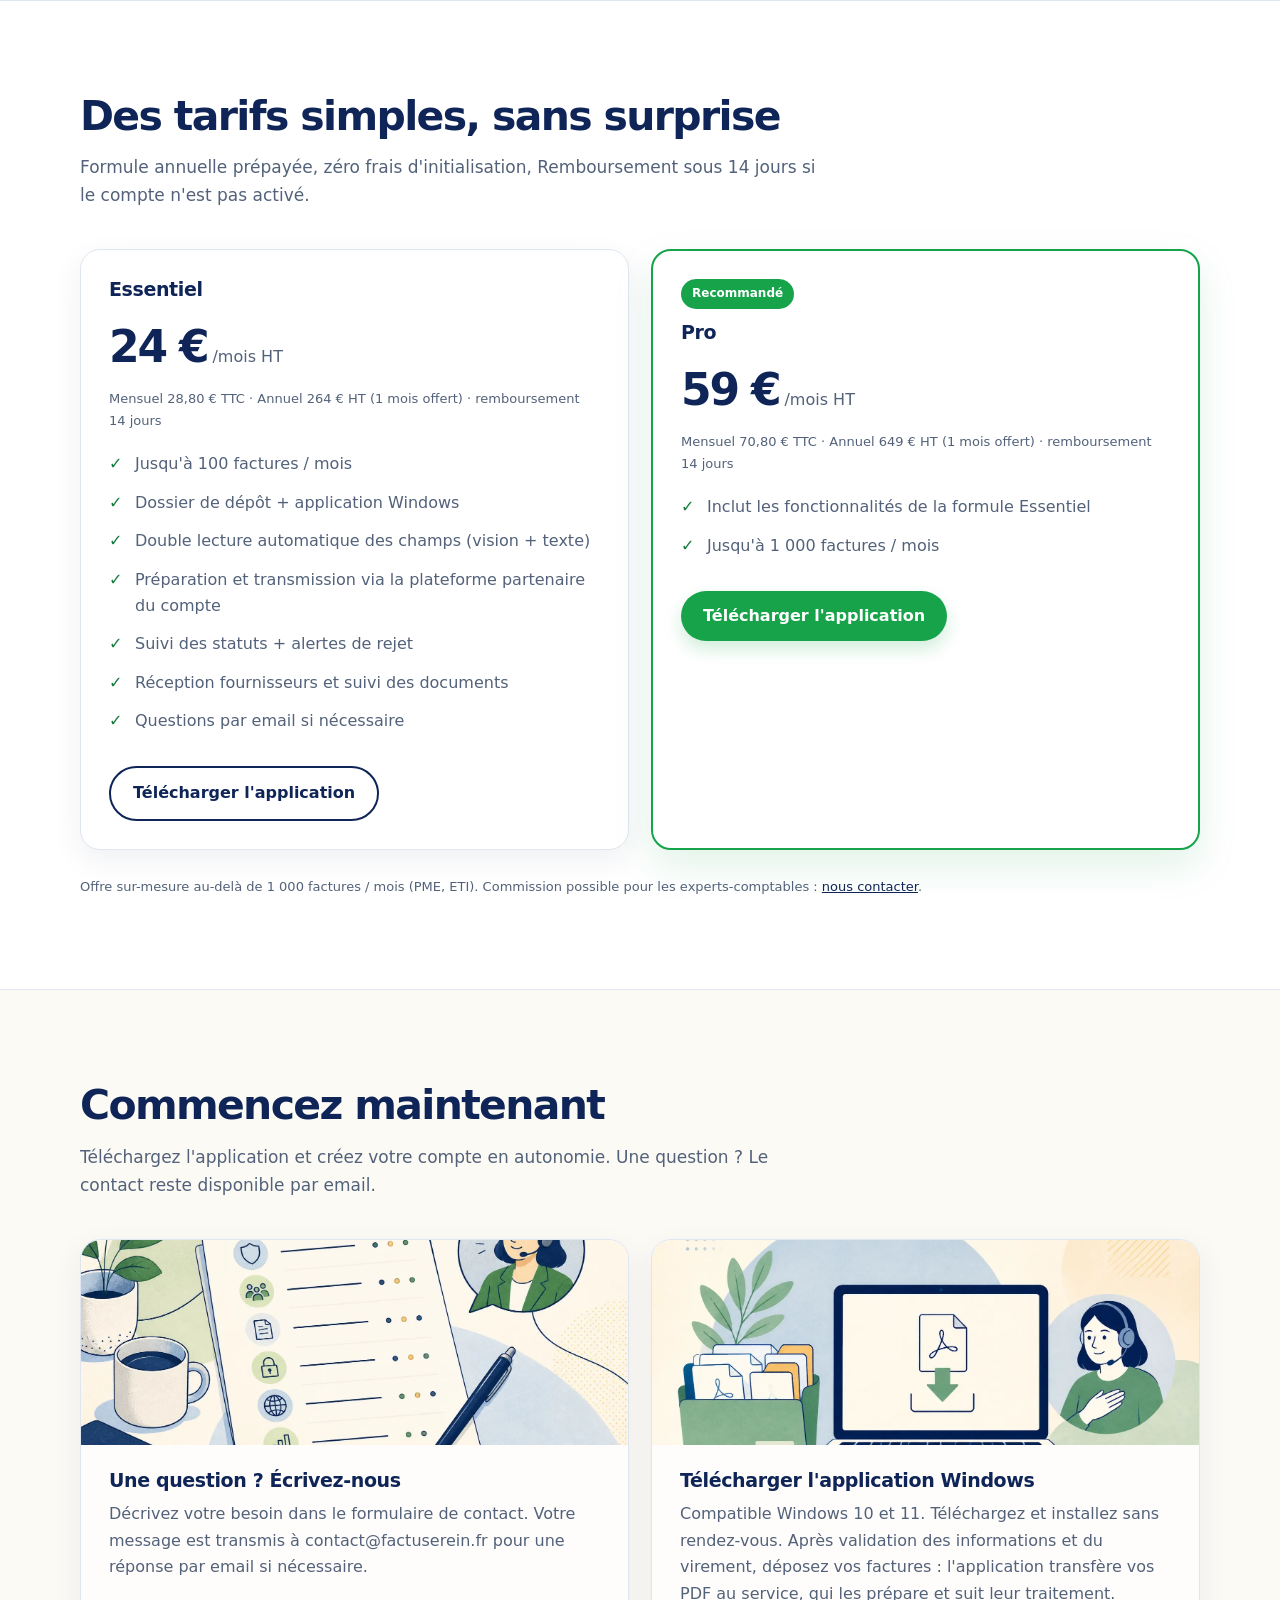
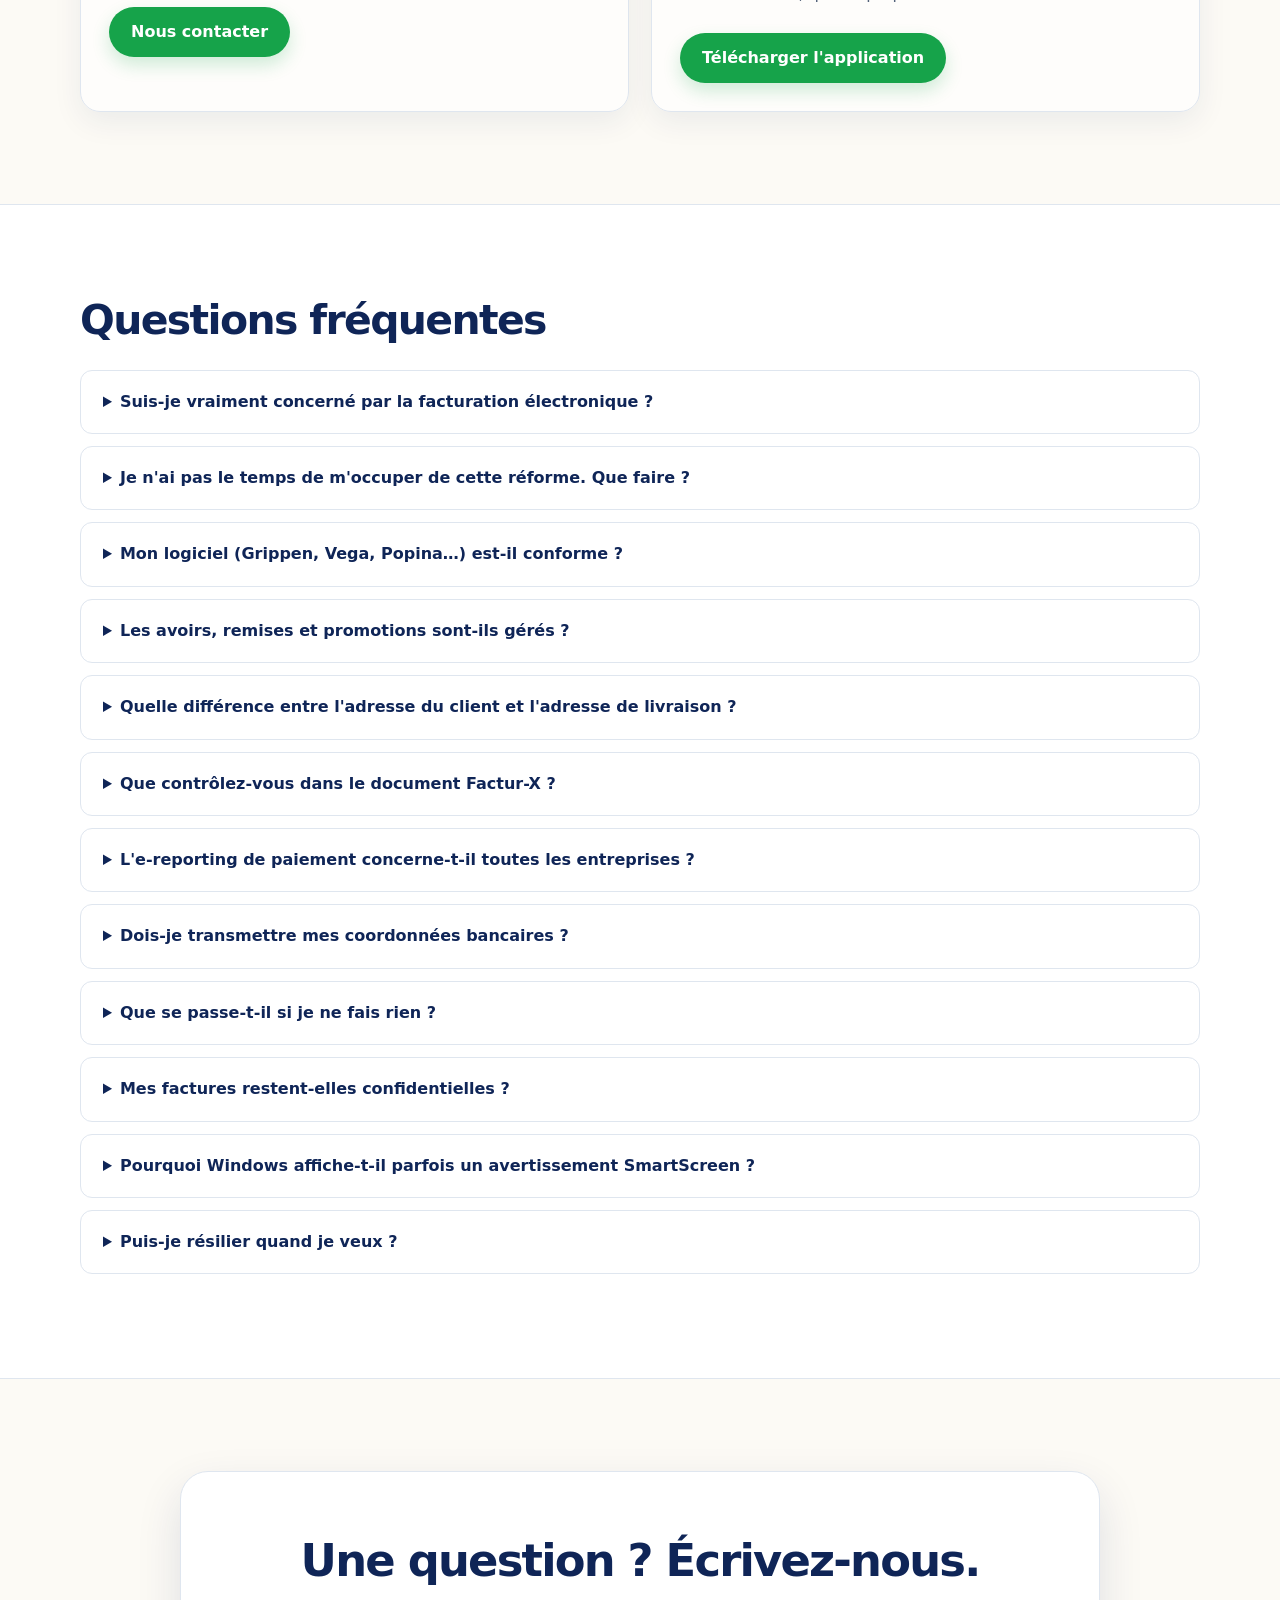
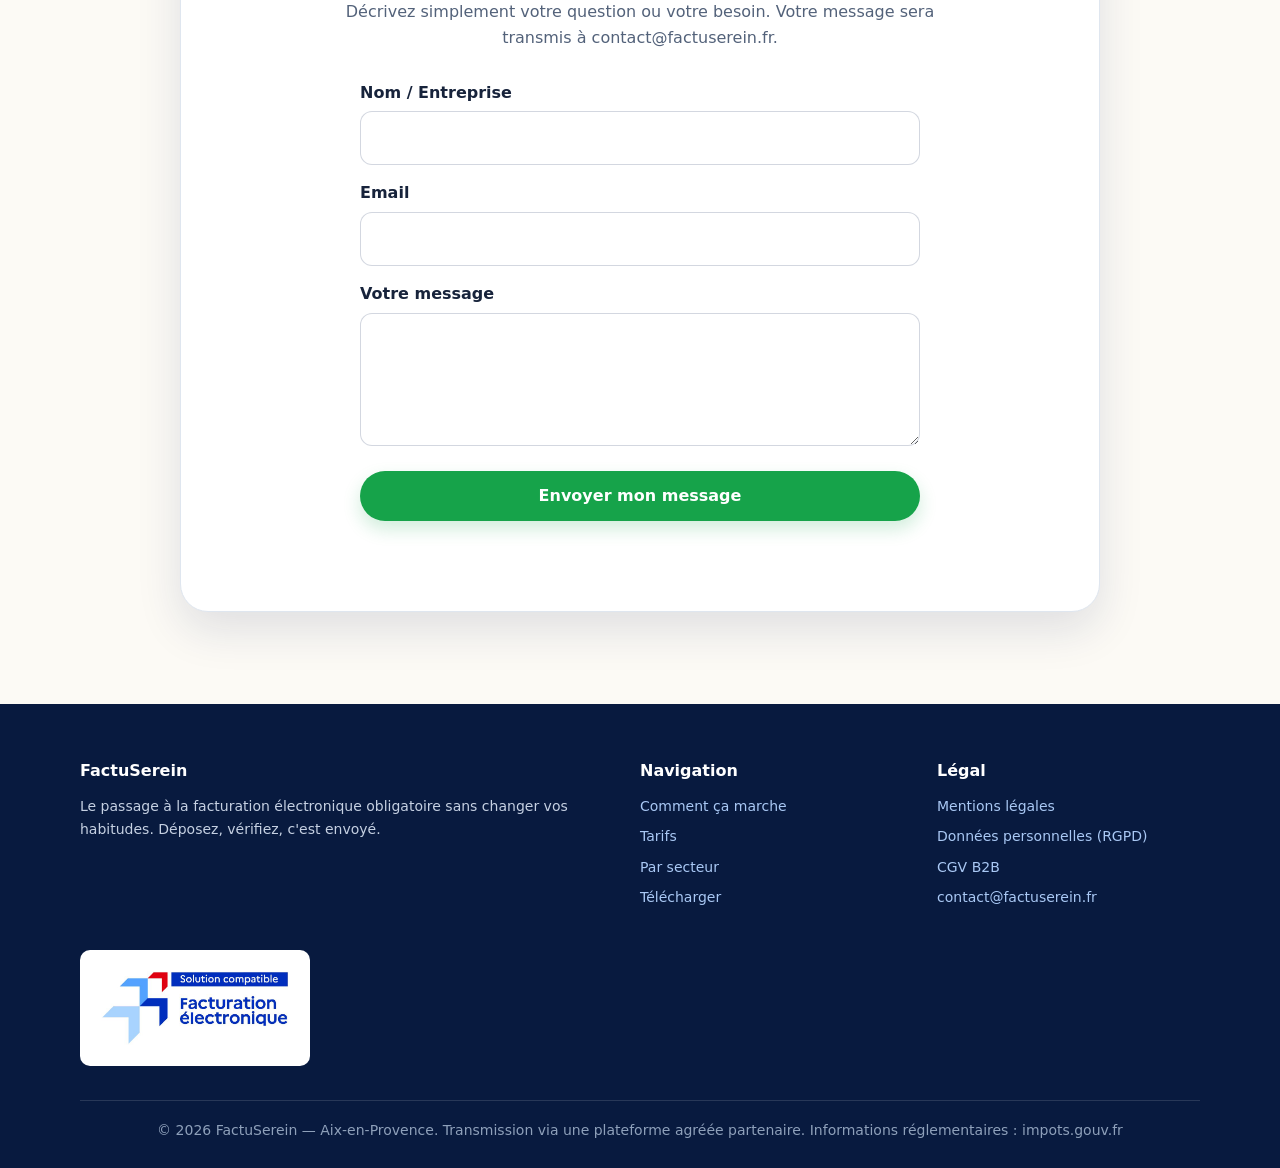
==== commit 34cb2cc1: "feat: refresh website screenshots and product messaging" ====
--- a/index.html
+++ b/index.html
@@ -3,14 +3,14 @@
 <head>
   <meta charset="UTF-8">
   <meta name="viewport" content="width=device-width, initial-scale=1.0">
-  <title>Facturation électronique B2B pour TPE et PME | FactuSerein</title>
+  <title>Facturation électronique B2B France pour TPE et PME | FactuSerein</title>
   <link rel="icon" type="image/png" sizes="32x32" href="assets/img/favicon-32x32.png">
 <link rel="manifest" href="assets/img/site.webmanifest">
   <link rel="apple-touch-icon" href="assets/img/apple-touch-icon.png">
-  <meta name="description" content="Préparez et suivez vos factures électroniques B2B depuis Windows, sans changer votre logiciel. Contrôles, transmission et statuts dans un même parcours.">
+  <meta name="description" content="Préparez et suivez vos factures électroniques B2B France depuis Windows, sans changer votre logiciel. Contrôles, transmission et statuts dans un même parcours.">
   <meta property="og:type" content="website">
-  <meta property="og:title" content="Facturation électronique B2B pour TPE et PME | FactuSerein">
-  <meta property="og:description" content="Préparez et suivez vos factures électroniques B2B depuis Windows, sans changer votre logiciel.">
+  <meta property="og:title" content="Facturation électronique B2B France pour TPE et PME | FactuSerein">
+  <meta property="og:description" content="Préparez et suivez vos factures électroniques B2B France depuis Windows, sans changer votre logiciel.">
   <meta property="og:image" content="https://factuserein.fr/assets/img/og-factuserein.png">
   <meta property="og:locale" content="fr_FR">
   <meta property="og:url" content="https://factuserein.fr/">
@@ -39,10 +39,10 @@
   <div class="container">
     <div>
       <span class="badge-urgence" id="js-jours">Réception obligatoire à partir du 1er septembre 2026</span>
-      <h1>Vos factures électroniques, sans changer vos habitudes.</h1>
+      <h1>Continuez à faire vos factures avec votre logiciel.</h1>
       <p class="lead">
-        Vous déposez vos factures PDF. L'application les prépare, contrôle les informations,
-        les transmet et suit leur statut.
+        Déposez vos PDF : FactuSerein les prépare, contrôle les informations et les transmet
+        via la plateforme partenaire pour vos factures B2B France, sans changer vos habitudes.
       </p>
       <div class="hero-actions">
         <a href="outils/telecharger.html" class="btn btn-vert">Télécharger l'application</a>
@@ -73,8 +73,16 @@
 
 <section class="section" id="probleme">
   <div class="container">
-    <h2>À partir du 1er septembre 2026, votre entreprise doit <em>recevoir</em> ses factures en électronique</h2>
-    <p class="sous-titre">La réforme avance par étapes. Si vous manquez de temps, l'application automatise les opérations répétitives :</p>
+    <h2>Commencez doucement par la réception, sans changer vos habitudes</h2>
+    <p class="sous-titre">La réforme avance par étapes. Vous pouvez garder votre logiciel métier, continuer à produire vos PDF et préparer progressivement votre passage à la facturation électronique.</p>
+    <div class="encart marge">
+      <strong>Calendrier officiel en vigueur</strong>
+      <ul>
+        <li><strong>1er septembre 2026 :</strong> toutes les entreprises assujetties à la TVA doivent pouvoir recevoir des factures électroniques.</li>
+        <li><strong>1er septembre 2027 :</strong> les PME et micro-entreprises doivent émettre leurs factures B2B au format électronique. L'e-reporting dépend ensuite des opérations et de la situation de l'entreprise.</li>
+      </ul>
+      <p class="entretien">Périmètre FactuSerein aujourd'hui : factures B2B France. Le B2C et l'international ne sont pas pris en charge dans cette version.</p>
+    </div>
     <div class="grille grille-3">
       <div class="carte">
         <h3>Vous avez peur de mal faire</h3>
@@ -123,8 +131,8 @@
 <section class="section" id="ereporting">
   <div class="container">
     <p class="eyebrow">Option selon votre activité</p>
-    <h2>E-reporting de paiement, uniquement si vous en avez besoin</h2>
-    <p class="sous-titre">Le suivi des statuts d'une facture B2B reste le parcours principal. Pour certaines prestations de services et certains acomptes soumis à la TVA à l'encaissement, vous pouvez activer une saisie séparée des encaissements dans l'application.</p>
+    <h2>E-reporting de paiement : une option ciblée</h2>
+    <p class="sous-titre">Le parcours principal de FactuSerein reste la préparation, la transmission et le suivi des factures B2B France. Pour certaines prestations de services et certains acomptes soumis à la TVA à l'encaissement, vous pouvez activer une saisie séparée des encaissements dans l'application.</p>
     <div class="grille grille-2 marge">
       <div class="carte">
         <h3>Une activation explicite</h3>
@@ -134,10 +142,11 @@
           <li>Saisie de la date, du montant et de la ventilation TVA si nécessaire.</li>
           <li>Aucune récupération de coordonnées bancaires.</li>
         </ul>
-      </div>
-      <div class="carte">
-        <h3>Pas une obligation pour tout le monde</h3>
-        <p>Les ventes B2C, l'international, les ventes de biens et les régimes de TVA sur les débits ne sont pas couverts par cette option V1. Si votre situation est inconnue, l'option reste désactivée jusqu'à confirmation.</p>
+        <p class="entretien">L'activation est facultative dans l'application. Si votre entreprise est soumise à une obligation, cette obligation réglementaire reste applicable.</p>
+      </div>
+      <div class="carte">
+        <h3>Notre périmètre actuel</h3>
+        <p>FactuSerein V1 est limité au B2B France. Le B2C, les opérations internationales et les autres cas d'e-reporting ne sont pas promis dans cette version. Si votre situation est inconnue, l'option reste désactivée jusqu'à confirmation.</p>
         <p class="marge"><a href="outils/telecharger.html" class="btn btn-outline">Télécharger l'application</a></p>
       </div>
     </div>
@@ -164,13 +173,13 @@
       <div class="carte">
         <img class="illu-carte" src="assets/img/restauration-premium.webp" alt="Chef dans son restaurant avec un dossier de factures" width="1536" height="1024" loading="lazy">
         <h3>Restauration & CHR</h3>
-        <p>Popina, Loyco, Logicone… Le ticket B2C reste libre, mais vos factures B2B (traiteurs, fournisseurs, événementiel) sont concernées dès 2026-2027.</p>
+        <p>Popina, Loyco, Logicone… FactuSerein couvre ici vos factures B2B France (traiteurs, fournisseurs, événementiel), pas les tickets B2C.</p>
         <p><a href="secteurs/restauration.html">Voir le guide CHR →</a></p>
       </div>
       <div class="carte">
         <img class="illu-carte" src="assets/img/coiffure-premium.webp" alt="Coiffeuse dans son salon avec son carnet de rendez-vous" width="1536" height="1024" loading="lazy">
         <h3>Coiffure & esthétique</h3>
-        <p>Ikosoft, Planity, Zenio… vos achats B2B deviennent des factures électroniques à recevoir. Le volet e-reporting des ventes aux particuliers doit être couvert par la plateforme agréée choisie.</p>
+        <p>Ikosoft, Planity, Zenio… FactuSerein vous aide à recevoir vos factures B2B France. Le volet e-reporting B2C n'est pas inclus dans le périmètre actuel.</p>
       </div>
       <div class="carte">
         <img class="illu-carte" src="assets/img/commerces-premium.webp" alt="Commerçante dans sa boutique avec ses documents organisés" width="1536" height="1024" loading="lazy">
@@ -212,7 +221,7 @@
         <p class="prix">59 €<span> /mois HT</span></p>
         <p class="entretien">Mensuel 70,80 € TTC · Annuel 649 € HT (1 mois offert) · remboursement 14 jours</p>
         <ul>
-          <li>Inclut les fonctionnalités de la formule Micro</li>
+          <li>Inclut les fonctionnalités de la formule Essentiel</li>
           <li>Jusqu'à 1 000 factures / mois</li>
         </ul>
         <p class="marge"><a href="outils/telecharger.html" class="btn btn-vert">Télécharger l'application</a></p>
@@ -249,7 +258,7 @@
     <div class="faq marge">
       <details>
         <summary>Suis-je vraiment concerné par la facturation électronique ?</summary>
-        <p>Toute entreprise assujettie à la TVA établie en France est concernée, quelle que soit sa taille (TPE, micro-entrepreneur, franchise en base de TVA incluse). À partir du <strong>1er septembre 2026</strong>, vous devez pouvoir <strong>recevoir</strong> des factures électroniques via une plateforme agréée. Au <strong>1er septembre 2027</strong>, vous devrez <strong>émettre</strong> vos factures B2B au format électronique et transmettre vos données (e-reporting pour les ventes aux particuliers et l'international).</p>
+        <p>Toute entreprise assujettie à la TVA établie en France est concernée, quelle que soit sa taille. À partir du <strong>1er septembre 2026</strong>, vous devez pouvoir <strong>recevoir</strong> des factures électroniques via une plateforme agréée. Au <strong>1er septembre 2027</strong>, les PME et micro-entreprises devront <strong>émettre</strong> leurs factures B2B au format électronique. L'e-reporting dépend des opérations concernées et de votre situation. Le périmètre actuel de FactuSerein est limité au <strong>B2B France</strong>.</p>
       </details>
       <details>
         <summary>Je n'ai pas le temps de m'occuper de cette réforme. Que faire ?</summary>
@@ -260,8 +269,20 @@
         <p>Si votre logiciel ne prend pas en charge le parcours attendu, vous pouvez garder votre outil : vous déposez vos factures, puis vous vérifiez les données préparées avant transmission. Le rôle exact de chaque solution et de la plateforme partenaire doit être confirmé selon votre configuration.</p>
       </details>
       <details>
+        <summary>Les avoirs, remises et promotions sont-ils gérés ?</summary>
+        <p>Oui, le parcours prévoit les factures d'avoir avec référence de la facture d'origine, ainsi que les remises et frais au niveau d'une ligne ou du document. Le logiciel recalcule le HT, la TVA et le TTC ; si les montants ou la référence ne correspondent pas, la facture reste à corriger avant transmission.</p>
+      </details>
+      <details>
+        <summary>Quelle différence entre l'adresse du client et l'adresse de livraison ?</summary>
+        <p>L'adresse du client identifie le destinataire juridique. L'adresse de livraison est séparée lorsqu'elle est indiquée sur la facture ; sinon, le destinataire est repris comme adresse de livraison par défaut dans le document structuré. Vous pouvez vérifier cette distinction dans l'écran de contrôle.</p>
+      </details>
+      <details>
+        <summary>Que contrôlez-vous dans le document Factur-X ?</summary>
+        <p>Le service vérifie la structure XML CII, les parties émetteur et destinataire, les identifiants, les dates, les lignes, les catégories de TVA, les totaux et les références utiles. Un rapport de pré-contrôle de la plateforme est demandé avant transmission quand il est disponible pour votre compte.</p>
+      </details>
+      <details>
         <summary>L'e-reporting de paiement concerne-t-il toutes les entreprises ?</summary>
-        <p>Non. Cette option vise certaines prestations de services et certains acomptes lorsque la TVA est exigible à l'encaissement. Elle est désactivée par défaut, s'active dans l'application après confirmation de votre situation et ne couvre pas les ventes B2C ou internationales dans cette version.</p>
+        <p>Non. Le module FactuSerein vise certaines prestations de services et certains acomptes lorsque la TVA est exigible à l'encaissement. Il est désactivé par défaut et s'active dans l'application après confirmation de votre situation. Cette activation est facultative dans le logiciel, mais elle ne supprime pas une obligation réglementaire si votre entreprise est concernée. Dans cette version, le produit reste limité au B2B France : les ventes B2C et les opérations internationales ne sont pas gérées.</p>
       </details>
       <details>
         <summary>Dois-je transmettre mes coordonnées bancaires ?</summary>
@@ -390,7 +411,7 @@
     {"@type": "Question", "name": "Pourquoi Windows affiche-t-il parfois un avertissement SmartScreen ?", "acceptedAnswer": {"@type": "Answer", "text": "Lors des premières versions, Windows peut afficher une application non reconnue lorsque la signature de l'éditeur ou la réputation du fichier n'est pas encore établie. La signature de l'éditeur et le parcours de publication Microsoft sont en cours : cette version n'est pas présentée comme déjà certifiée par Microsoft. Téléchargez l'installeur depuis la page officielle, vérifiez son empreinte SHA-256 et ne désactivez pas SmartScreen."}},
     {"@type": "Question", "name": "Puis-je résilier quand je veux ?", "acceptedAnswer": {"@type": "Answer", "text": "Formule mensuelle : oui, à tout moment (mois en cours dû). Formule annuelle : Remboursement sous 14 jours si le compte n'est pas activé, puis engagement jusqu'au terme de l'année (1 mois offert)."}},
     {"@type": "Question", "name": "Mes factures restent-elles confidentielles ?", "acceptedAnswer": {"@type": "Answer", "text": "Oui. Vos fichiers sont chiffrés en transit et traités uniquement pour la préparation, la transmission et le suivi de vos factures."}},
-    {"@type": "Question", "name": "L'e-reporting de paiement concerne-t-il toutes les entreprises ?", "acceptedAnswer": {"@type": "Answer", "text": "Non. L'option vise certaines prestations de services et certains acomptes lorsque la TVA est exigible à l'encaissement. Elle est désactivée par défaut et ne couvre pas les ventes B2C ou internationales dans cette version."}},
+    {"@type": "Question", "name": "L'e-reporting de paiement concerne-t-il toutes les entreprises ?", "acceptedAnswer": {"@type": "Answer", "text": "Non. Le module FactuSerein vise certaines prestations de services et certains acomptes lorsque la TVA est exigible à l'encaissement. Il est désactivé par défaut. Son activation est facultative dans le logiciel, mais une obligation réglementaire reste applicable si l'entreprise est concernée. Dans cette version, le produit reste limité au B2B France : les ventes B2C et les opérations internationales ne sont pas gérées."}},
     {"@type": "Question", "name": "Dois-je transmettre mes coordonnées bancaires ?", "acceptedAnswer": {"@type": "Answer", "text": "Non. L'application demande uniquement la date et le montant de l'encaissement, avec une ventilation de TVA si nécessaire ; elle ne collecte ni IBAN ni relevé bancaire."}}
   ]
 }
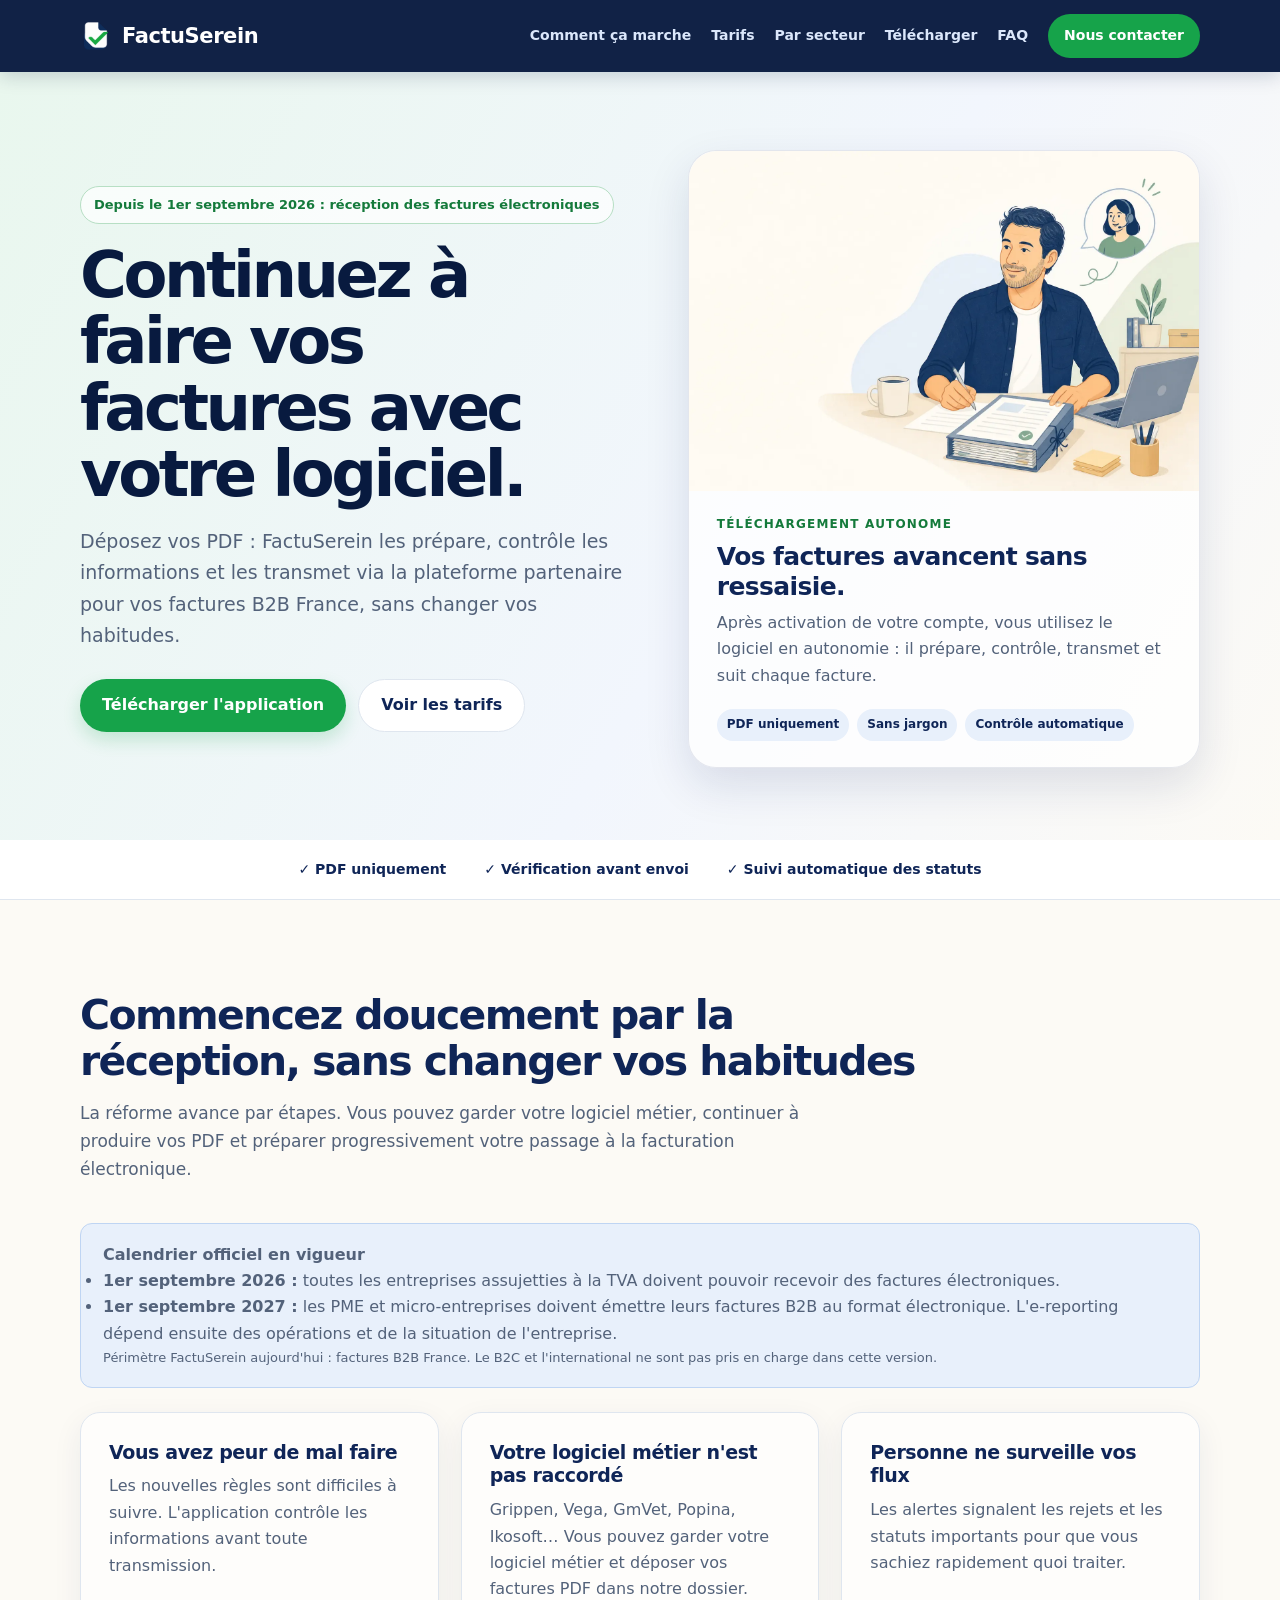
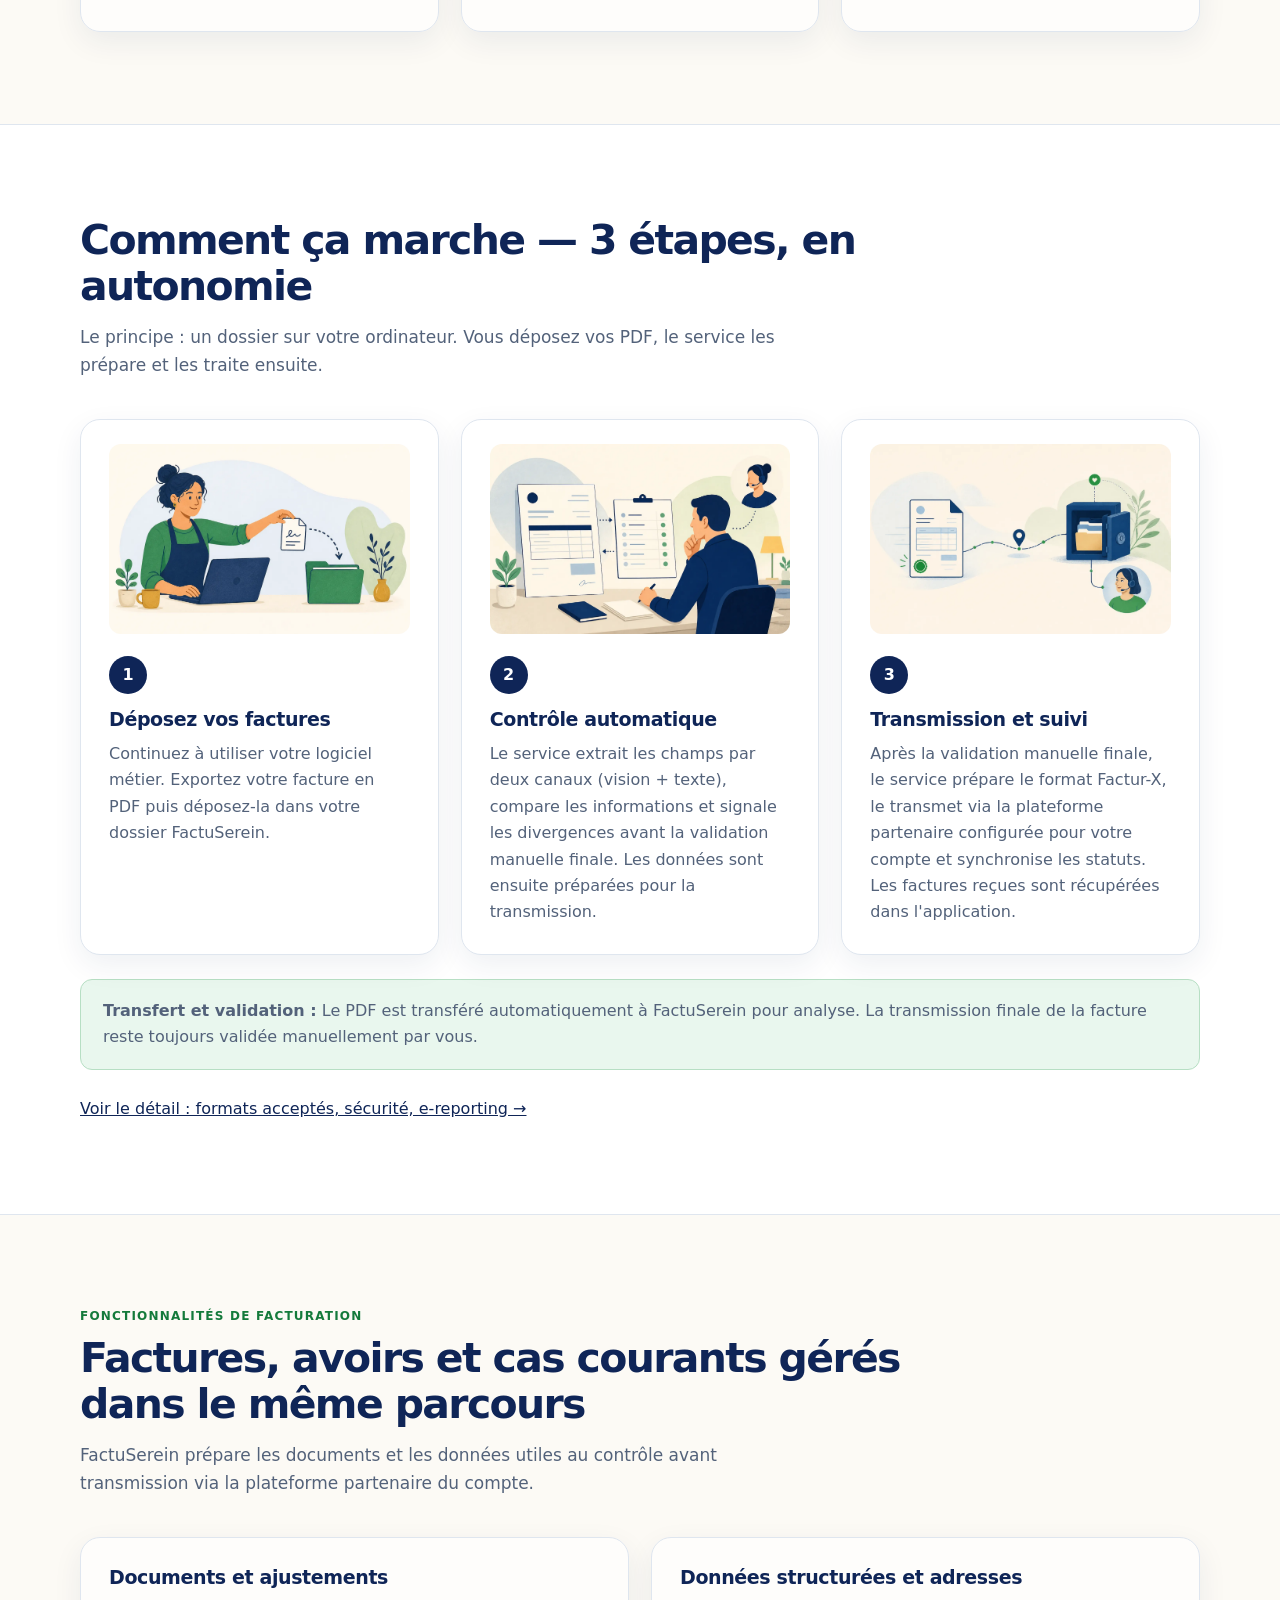
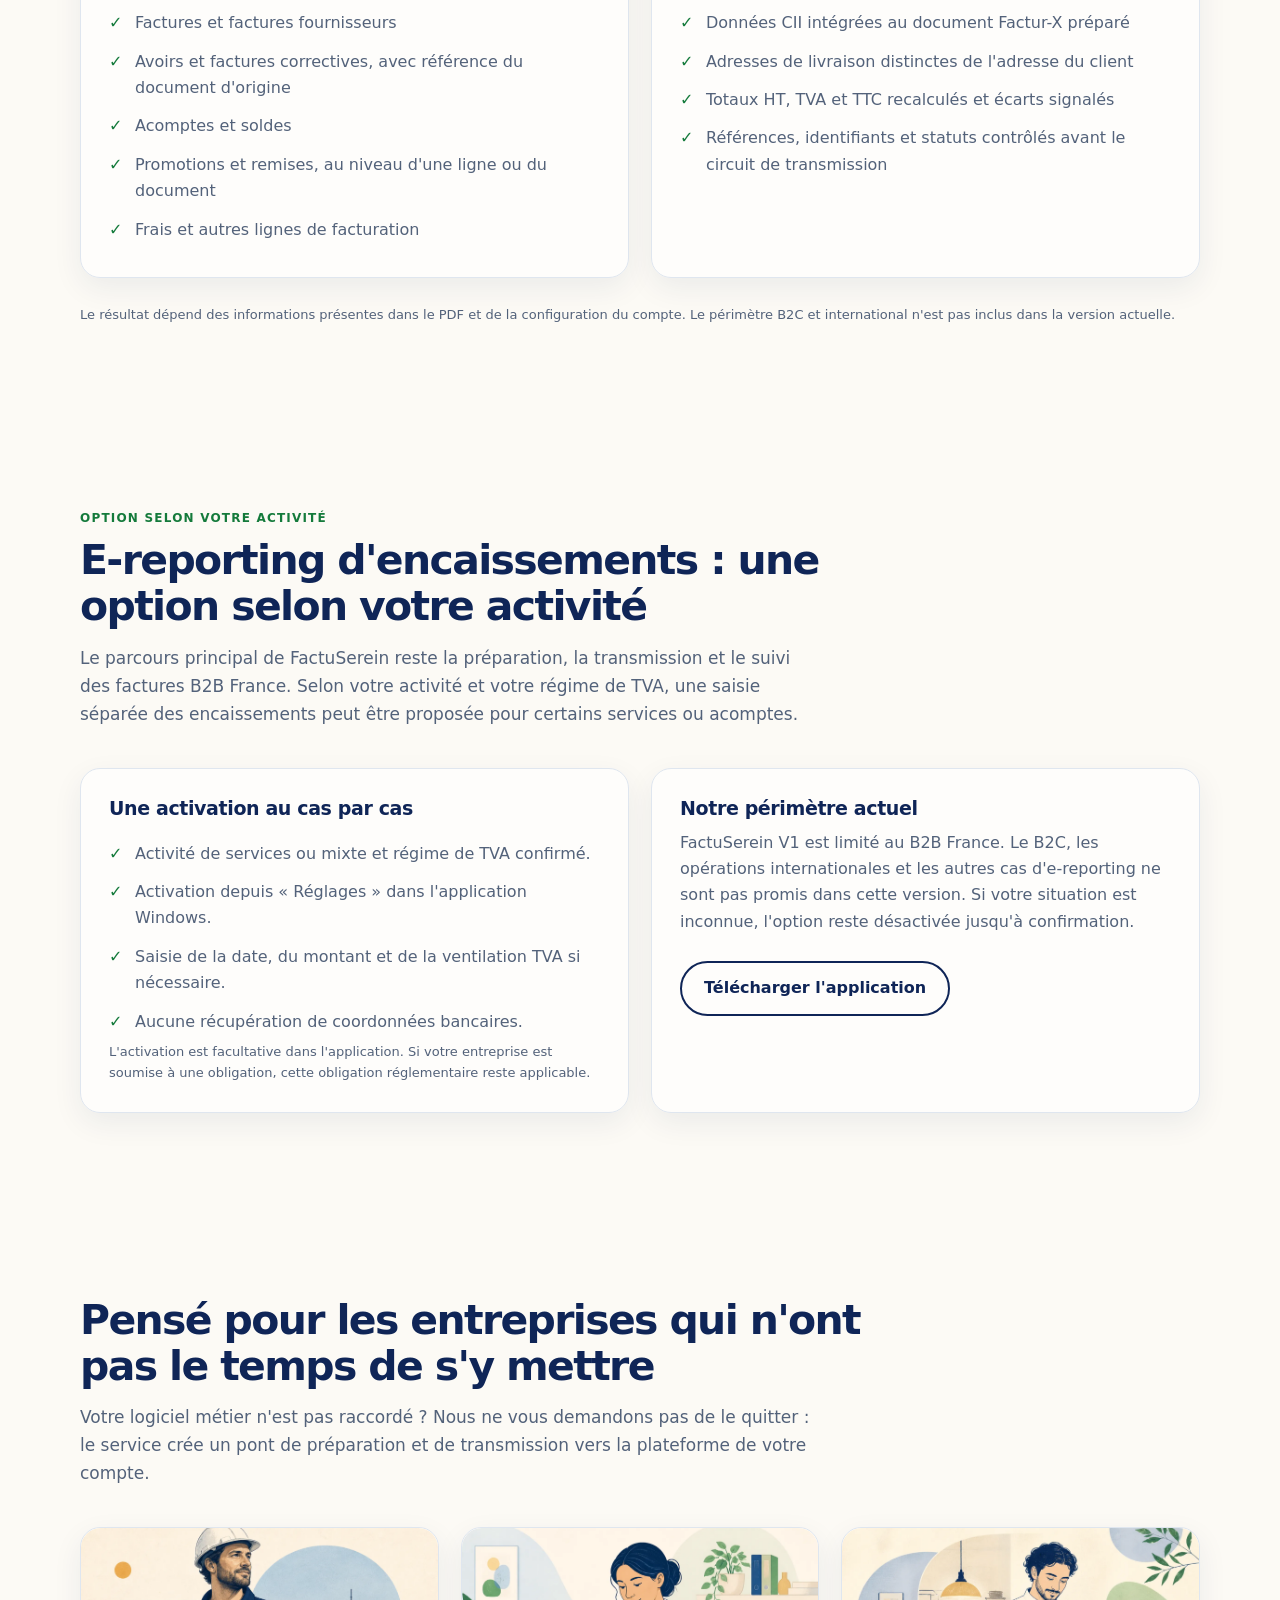
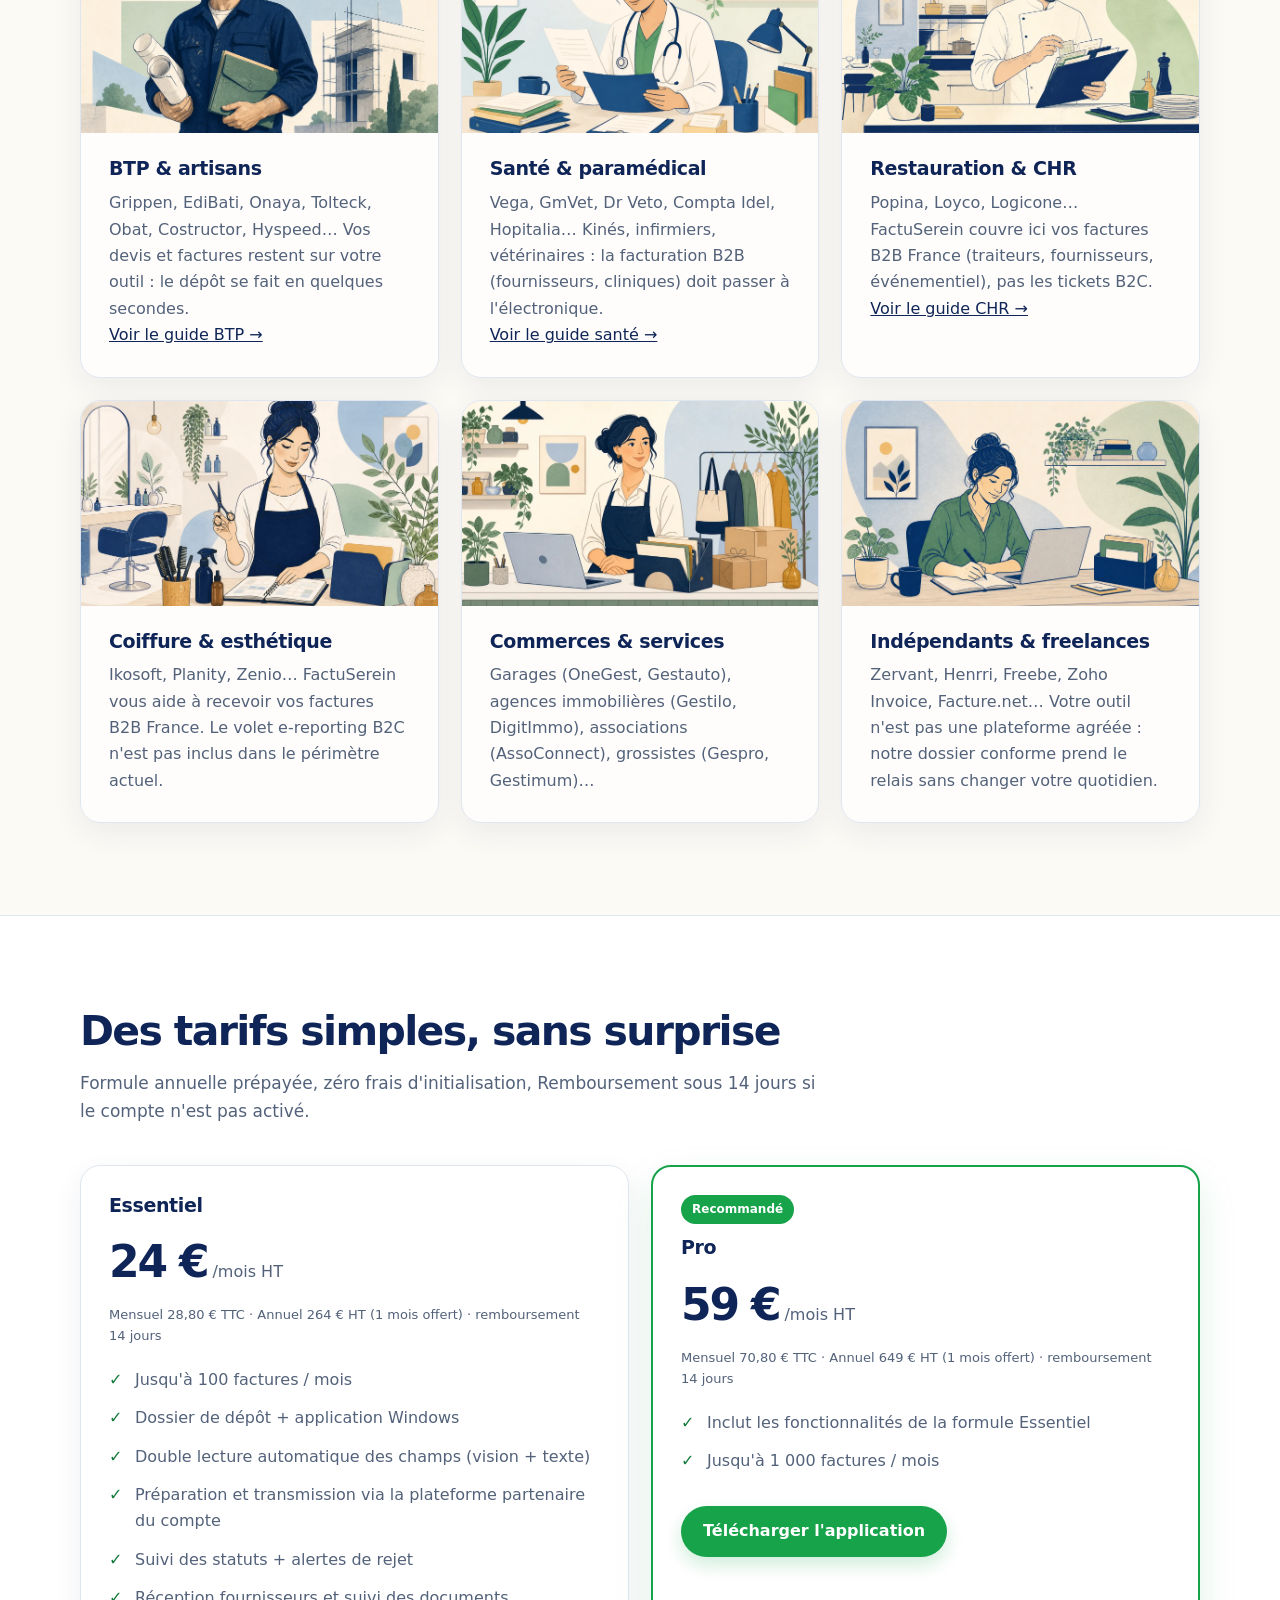
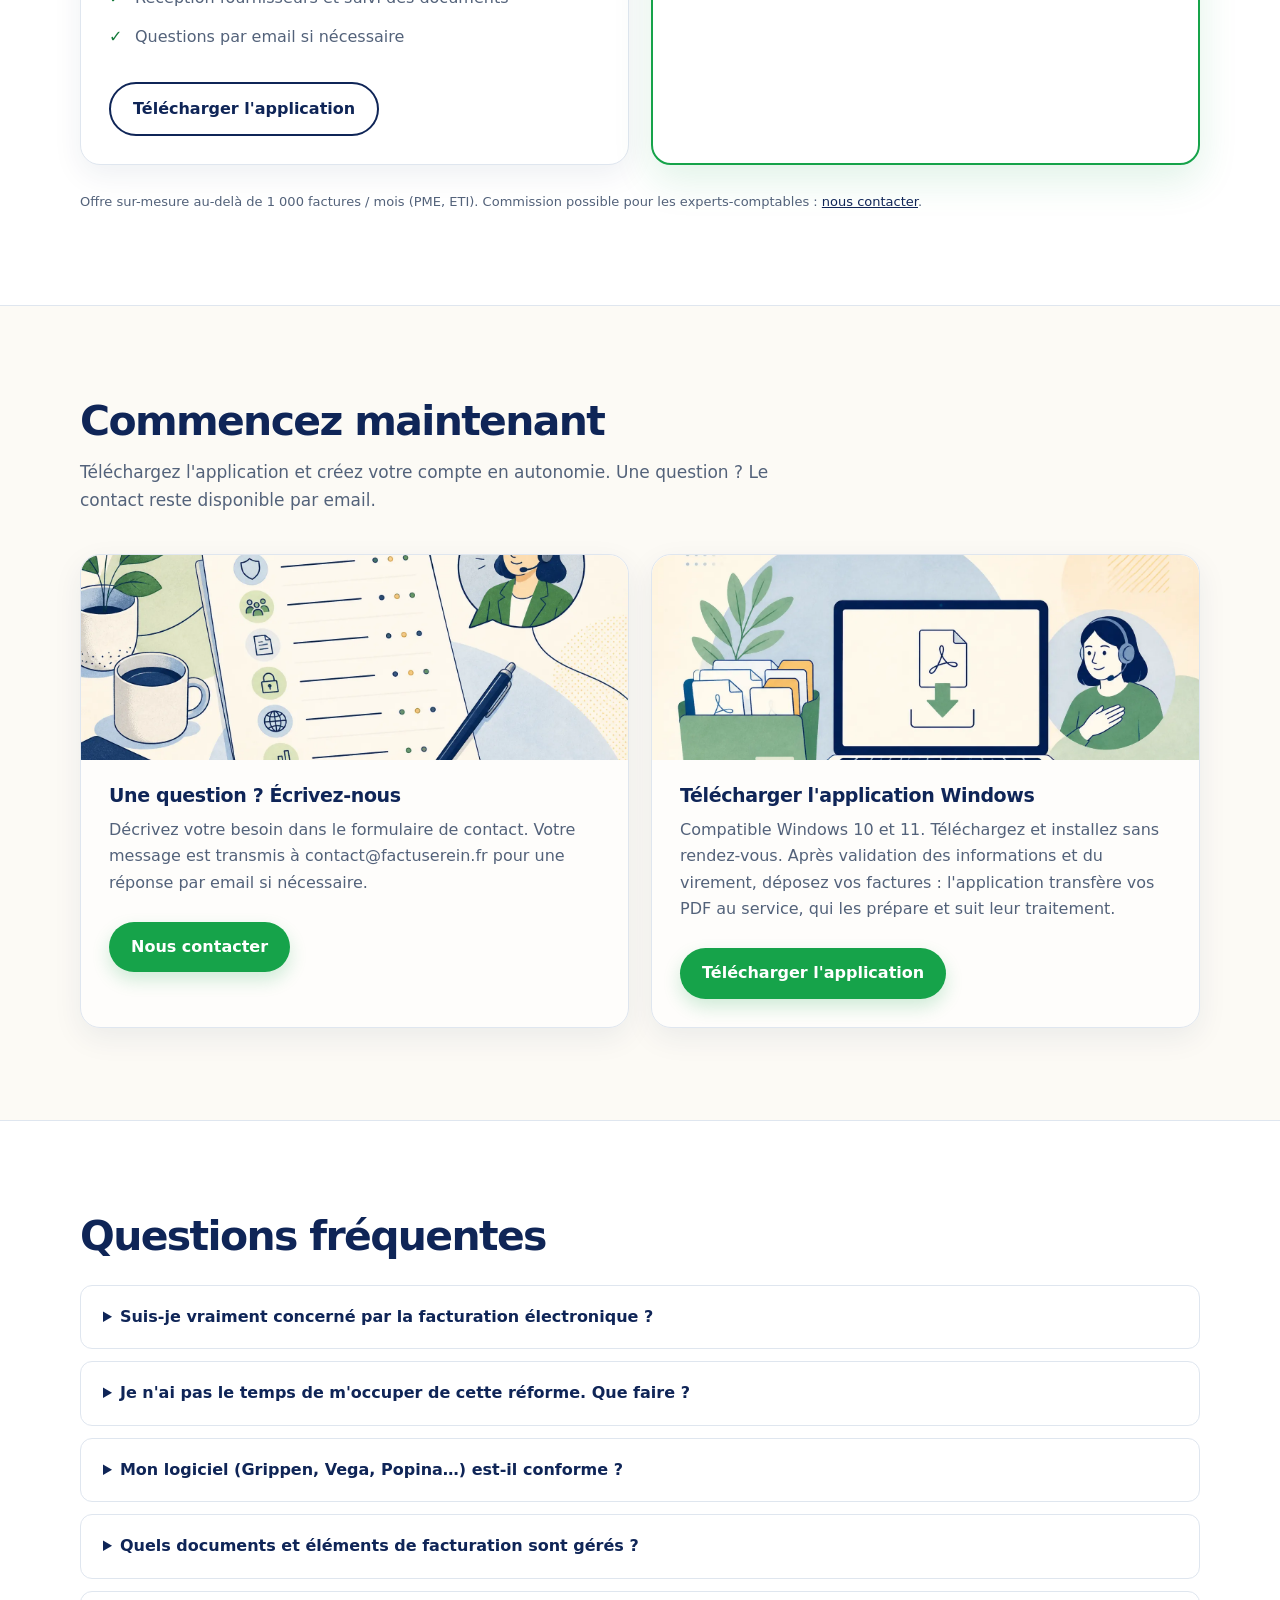
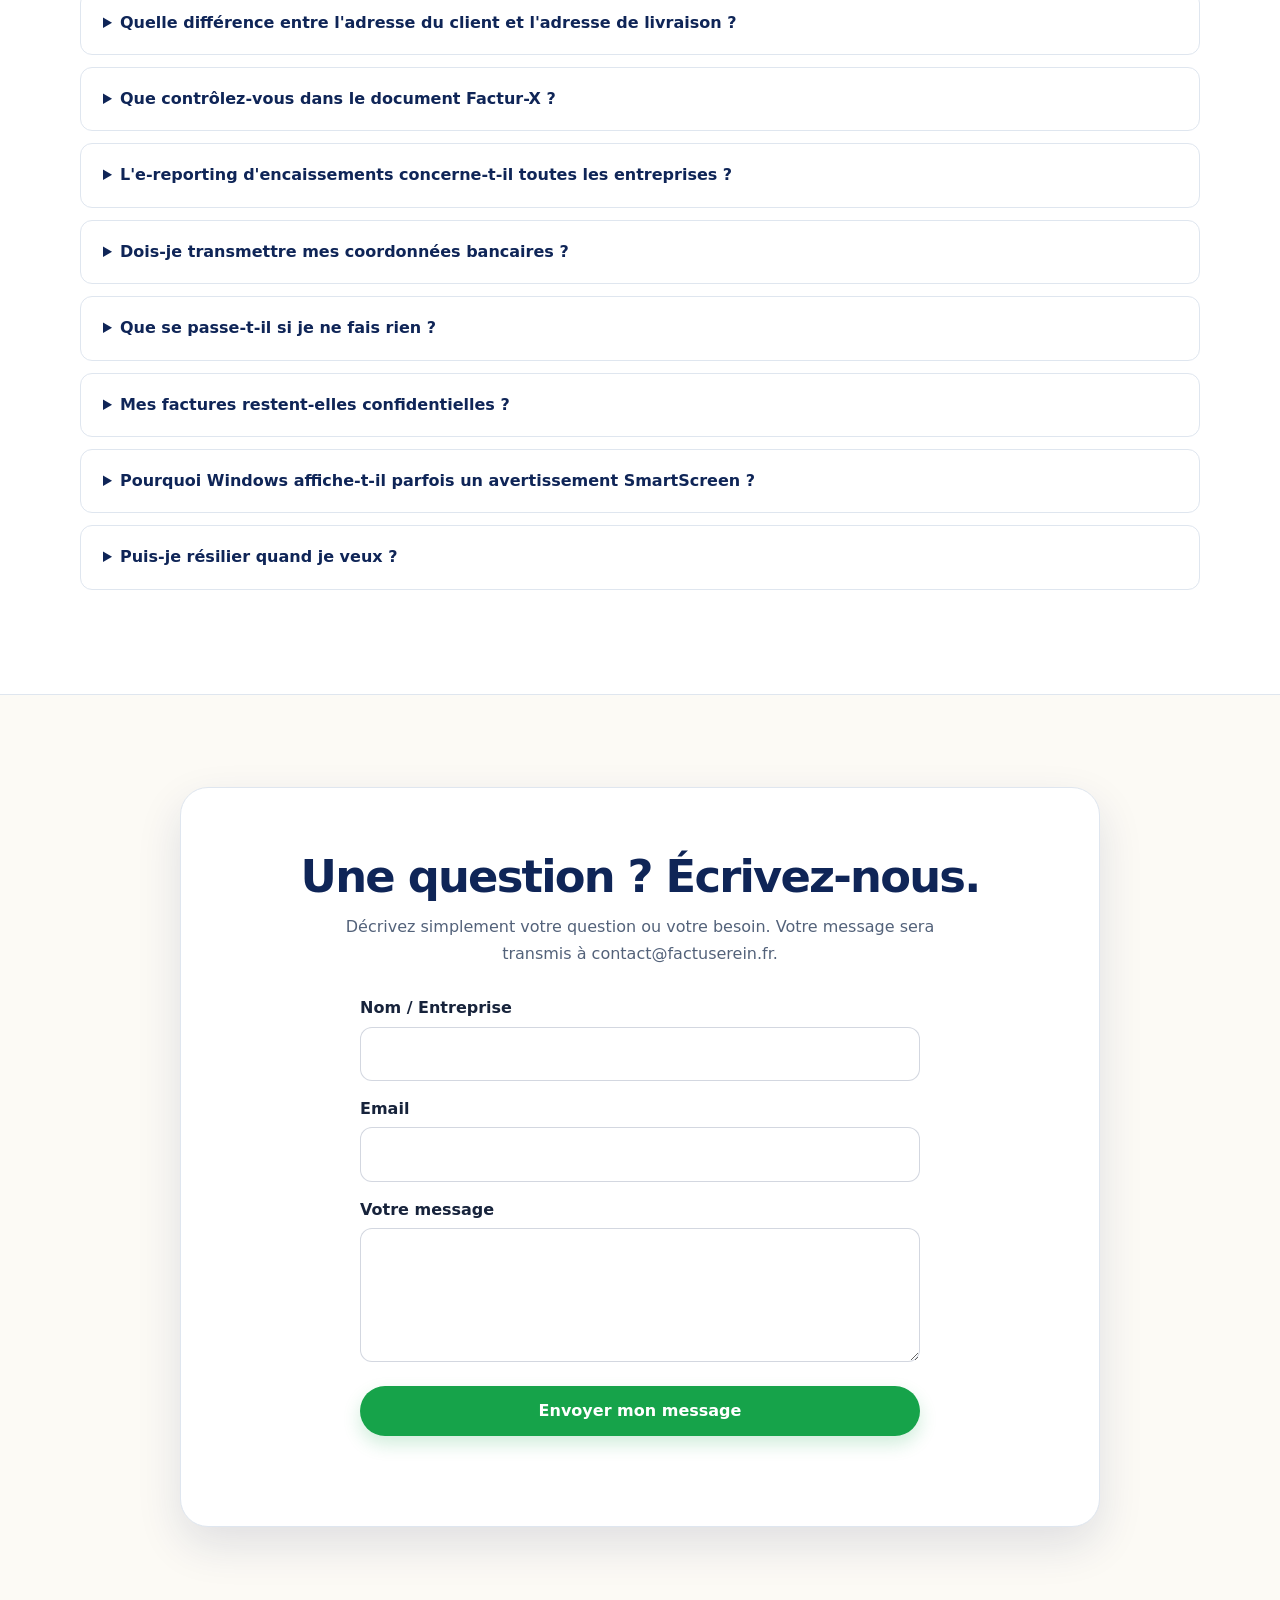
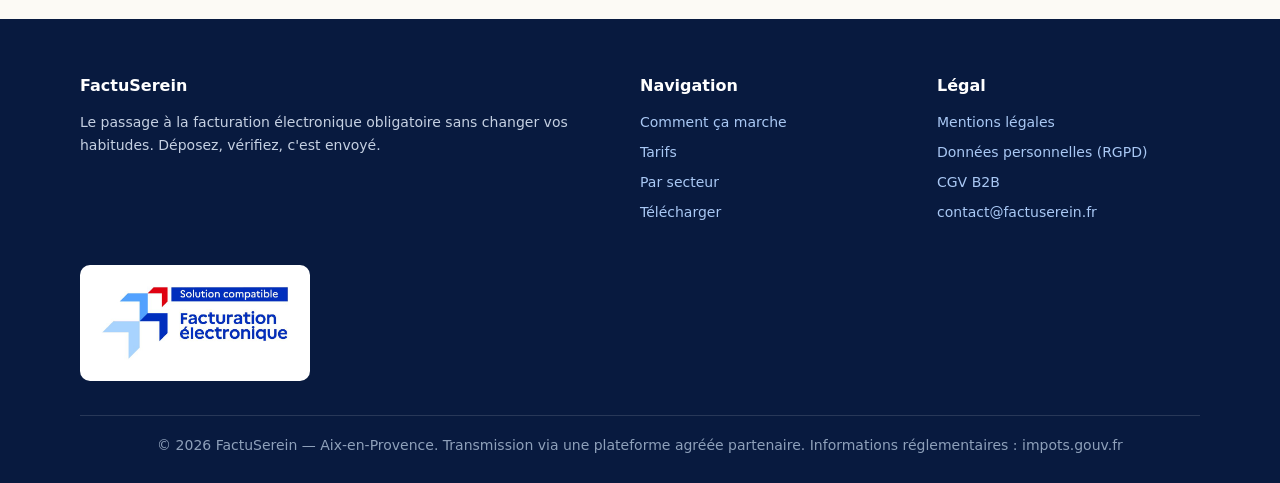
==== commit d1aae21e: "feat: clarify supported invoice documents" ====
--- a/index.html
+++ b/index.html
@@ -115,27 +115,60 @@
         <img class="illu" src="assets/img/etape2-premium.webp" alt="Un professionnel compare une facture avec une liste de vérification" width="1536" height="1024" loading="lazy">
         <div class="num">2</div>
         <h3>Contrôle automatique</h3>
-        <p>Le service extrait les champs par deux canaux (vision + texte), compare les informations et signale les divergences avant votre validation. Les données sont ensuite préparées pour la transmission.</p>
+        <p>Le service extrait les champs par deux canaux (vision + texte), compare les informations et signale les divergences avant la validation manuelle finale. Les données sont ensuite préparées pour la transmission.</p>
       </div>
       <div class="carte">
         <img class="illu" src="assets/img/etape3-premium.webp" alt="Une facture suit un chemin sécurisé jusqu'à son archivage" width="1536" height="1024" loading="lazy">
         <div class="num">3</div>
         <h3>Transmission et suivi</h3>
-        <p>Après validation, le service prépare le format Factur-X, le transmet via la plateforme partenaire configurée pour votre compte et synchronise les statuts. Les factures reçues sont récupérées dans l'application.</p>
-      </div>
+        <p>Après la validation manuelle finale, le service prépare le format Factur-X, le transmet via la plateforme partenaire configurée pour votre compte et synchronise les statuts. Les factures reçues sont récupérées dans l'application.</p>
+      </div>
+    </div>
+    <div class="encart vert marge">
+      <strong>Transfert et validation :</strong> Le PDF est transféré automatiquement à FactuSerein pour analyse. La transmission finale de la facture reste toujours validée manuellement par vous.
     </div>
     <p class="marge"><a href="comment-ca-marche.html">Voir le détail : formats acceptés, sécurité, e-reporting →</a></p>
   </div>
 </section>
 
+<section class="section" id="documents">
+  <div class="container">
+    <p class="eyebrow">Fonctionnalités de facturation</p>
+    <h2>Factures, avoirs et cas courants gérés dans le même parcours</h2>
+    <p class="sous-titre">FactuSerein prépare les documents et les données utiles au contrôle avant transmission via la plateforme partenaire du compte.</p>
+    <div class="grille grille-2">
+      <div class="carte">
+        <h3>Documents et ajustements</h3>
+        <ul>
+          <li>Factures et factures fournisseurs</li>
+          <li>Avoirs et factures correctives, avec référence du document d'origine</li>
+          <li>Acomptes et soldes</li>
+          <li>Promotions et remises, au niveau d'une ligne ou du document</li>
+          <li>Frais et autres lignes de facturation</li>
+        </ul>
+      </div>
+      <div class="carte">
+        <h3>Données structurées et adresses</h3>
+        <ul>
+          <li>Données CII intégrées au document Factur-X préparé</li>
+          <li>Adresses de livraison distinctes de l'adresse du client</li>
+          <li>Totaux HT, TVA et TTC recalculés et écarts signalés</li>
+          <li>Références, identifiants et statuts contrôlés avant le circuit de transmission</li>
+        </ul>
+      </div>
+    </div>
+    <p class="entretien marge">Le résultat dépend des informations présentes dans le PDF et de la configuration du compte. Le périmètre B2C et international n'est pas inclus dans la version actuelle.</p>
+  </div>
+</section>
+
 <section class="section" id="ereporting">
   <div class="container">
     <p class="eyebrow">Option selon votre activité</p>
-    <h2>E-reporting de paiement : une option ciblée</h2>
-    <p class="sous-titre">Le parcours principal de FactuSerein reste la préparation, la transmission et le suivi des factures B2B France. Pour certaines prestations de services et certains acomptes soumis à la TVA à l'encaissement, vous pouvez activer une saisie séparée des encaissements dans l'application.</p>
+    <h2>E-reporting d'encaissements : une option selon votre activité</h2>
+    <p class="sous-titre">Le parcours principal de FactuSerein reste la préparation, la transmission et le suivi des factures B2B France. Selon votre activité et votre régime de TVA, une saisie séparée des encaissements peut être proposée pour certains services ou acomptes.</p>
     <div class="grille grille-2 marge">
       <div class="carte">
-        <h3>Une activation explicite</h3>
+        <h3>Une activation au cas par cas</h3>
         <ul>
           <li>Activité de services ou mixte et régime de TVA confirmé.</li>
           <li>Activation depuis « Réglages » dans l'application Windows.</li>
@@ -269,8 +302,8 @@
         <p>Si votre logiciel ne prend pas en charge le parcours attendu, vous pouvez garder votre outil : vous déposez vos factures, puis vous vérifiez les données préparées avant transmission. Le rôle exact de chaque solution et de la plateforme partenaire doit être confirmé selon votre configuration.</p>
       </details>
       <details>
-        <summary>Les avoirs, remises et promotions sont-ils gérés ?</summary>
-        <p>Oui, le parcours prévoit les factures d'avoir avec référence de la facture d'origine, ainsi que les remises et frais au niveau d'une ligne ou du document. Le logiciel recalcule le HT, la TVA et le TTC ; si les montants ou la référence ne correspondent pas, la facture reste à corriger avant transmission.</p>
+        <summary>Quels documents et éléments de facturation sont gérés ?</summary>
+        <p>Le parcours gère les factures, avoirs, factures correctives, acomptes, promotions et remises, ainsi que les frais. Il prépare aussi les données structurées CII dans le document Factur-X et distingue l'adresse du client de l'adresse de livraison. Les totaux HT, TVA et TTC sont contrôlés ; si une donnée ou une référence ne correspond pas, la facture reste à corriger avant transmission.</p>
       </details>
       <details>
         <summary>Quelle différence entre l'adresse du client et l'adresse de livraison ?</summary>
@@ -281,8 +314,8 @@
         <p>Le service vérifie la structure XML CII, les parties émetteur et destinataire, les identifiants, les dates, les lignes, les catégories de TVA, les totaux et les références utiles. Un rapport de pré-contrôle de la plateforme est demandé avant transmission quand il est disponible pour votre compte.</p>
       </details>
       <details>
-        <summary>L'e-reporting de paiement concerne-t-il toutes les entreprises ?</summary>
-        <p>Non. Le module FactuSerein vise certaines prestations de services et certains acomptes lorsque la TVA est exigible à l'encaissement. Il est désactivé par défaut et s'active dans l'application après confirmation de votre situation. Cette activation est facultative dans le logiciel, mais elle ne supprime pas une obligation réglementaire si votre entreprise est concernée. Dans cette version, le produit reste limité au B2B France : les ventes B2C et les opérations internationales ne sont pas gérées.</p>
+        <summary>L'e-reporting d'encaissements concerne-t-il toutes les entreprises ?</summary>
+        <p>Non. Le module d'e-reporting d'encaissements peut concerner certaines prestations de services et certains acomptes lorsque la TVA est exigible à l'encaissement. Il est désactivé par défaut et s'active dans l'application après confirmation de votre situation. Cette activation est facultative dans le logiciel, mais elle ne supprime pas une obligation réglementaire si votre entreprise est concernée. Dans cette version, le produit reste limité au B2B France : les ventes B2C et les opérations internationales ne sont pas gérées.</p>
       </details>
       <details>
         <summary>Dois-je transmettre mes coordonnées bancaires ?</summary>
@@ -411,7 +444,7 @@
     {"@type": "Question", "name": "Pourquoi Windows affiche-t-il parfois un avertissement SmartScreen ?", "acceptedAnswer": {"@type": "Answer", "text": "Lors des premières versions, Windows peut afficher une application non reconnue lorsque la signature de l'éditeur ou la réputation du fichier n'est pas encore établie. La signature de l'éditeur et le parcours de publication Microsoft sont en cours : cette version n'est pas présentée comme déjà certifiée par Microsoft. Téléchargez l'installeur depuis la page officielle, vérifiez son empreinte SHA-256 et ne désactivez pas SmartScreen."}},
     {"@type": "Question", "name": "Puis-je résilier quand je veux ?", "acceptedAnswer": {"@type": "Answer", "text": "Formule mensuelle : oui, à tout moment (mois en cours dû). Formule annuelle : Remboursement sous 14 jours si le compte n'est pas activé, puis engagement jusqu'au terme de l'année (1 mois offert)."}},
     {"@type": "Question", "name": "Mes factures restent-elles confidentielles ?", "acceptedAnswer": {"@type": "Answer", "text": "Oui. Vos fichiers sont chiffrés en transit et traités uniquement pour la préparation, la transmission et le suivi de vos factures."}},
-    {"@type": "Question", "name": "L'e-reporting de paiement concerne-t-il toutes les entreprises ?", "acceptedAnswer": {"@type": "Answer", "text": "Non. Le module FactuSerein vise certaines prestations de services et certains acomptes lorsque la TVA est exigible à l'encaissement. Il est désactivé par défaut. Son activation est facultative dans le logiciel, mais une obligation réglementaire reste applicable si l'entreprise est concernée. Dans cette version, le produit reste limité au B2B France : les ventes B2C et les opérations internationales ne sont pas gérées."}},
+    {"@type": "Question", "name": "L'e-reporting d'encaissements concerne-t-il toutes les entreprises ?", "acceptedAnswer": {"@type": "Answer", "text": "Non. Le module d'e-reporting d'encaissements peut concerner certaines prestations de services et certains acomptes lorsque la TVA est exigible à l'encaissement. Il est désactivé par défaut. Son activation est facultative dans le logiciel, mais une obligation réglementaire reste applicable si l'entreprise est concernée. Dans cette version, le produit reste limité au B2B France : les ventes B2C et les opérations internationales ne sont pas gérées."}},
     {"@type": "Question", "name": "Dois-je transmettre mes coordonnées bancaires ?", "acceptedAnswer": {"@type": "Answer", "text": "Non. L'application demande uniquement la date et le montant de l'encaissement, avec une ventilation de TVA si nécessaire ; elle ne collecte ni IBAN ni relevé bancaire."}}
   ]
 }
--- a/assets/css/style.css
+++ b/assets/css/style.css
@@ -115,9 +115,13 @@
 .app-slide img { display: block; width: 100%; height: 100%; min-height: 0; border-radius: 18px; background: #eef3fa; object-fit: contain; }
 .app-slide figcaption { display: flex; align-items: center; justify-content: center; height: 50px; overflow: hidden; padding: 8px; color: #dbe7fb; font-size: 14px; line-height: 1.3; text-align: center; }
 .app-slide figcaption strong { color: var(--white); }
-.app-carousel-controls { display: flex; align-items: center; justify-content: space-between; gap: 16px; padding: 16px 4px 2px; }
-.carousel-arrow { display: inline-flex; align-items: center; justify-content: center; width: 42px; height: 42px; min-height: 42px; padding: 0; border: 1px solid rgba(255,255,255,.2); border-radius: 50%; background: rgba(255,255,255,.1); color: var(--white); font-size: 20px; line-height: 1; }
-.carousel-arrow:hover { background: rgba(255,255,255,.2); }
+.app-carousel-controls { display: grid; grid-template-columns: minmax(124px, 1fr) auto minmax(124px, 1fr); align-items: center; gap: 20px; padding: 18px 8px 4px; }
+.carousel-arrow { display: inline-flex; align-items: center; justify-content: center; justify-self: start; gap: 8px; min-width: 124px; height: 46px; min-height: 46px; padding: 0 15px; border: 1px solid rgba(255,255,255,.24); border-radius: 14px; background: rgba(255,255,255,.11); color: var(--white); cursor: pointer; font: inherit; font-size: 13px; font-weight: 800; line-height: 1; transition: transform .18s ease, background .18s ease, border-color .18s ease, box-shadow .18s ease, color .18s ease; }
+.carousel-arrow[data-carousel-next] { justify-self: end; }
+.carousel-arrow svg { width: 19px; height: 19px; flex: 0 0 auto; fill: none; stroke: currentColor; stroke-linecap: round; stroke-linejoin: round; stroke-width: 2.4; }
+.carousel-arrow:hover { border-color: rgba(255,255,255,.75); background: var(--white); color: var(--navy-900); box-shadow: 0 8px 18px rgba(0,0,0,.18); transform: translateY(-1px); }
+.carousel-arrow:active { transform: translateY(0); box-shadow: none; }
+.carousel-arrow:focus-visible { outline-color: #f0b94a; outline-offset: 4px; }
 .carousel-dots { display: flex; align-items: center; justify-content: center; gap: 9px; flex-wrap: wrap; }
 .carousel-dot { width: 10px; height: 10px; min-height: 10px; padding: 0; border: 0; border-radius: 50%; background: #9bb1d0; cursor: pointer; }
 .carousel-dot.is-active { width: 28px; border-radius: 999px; background: var(--green-600); }
@@ -227,7 +231,9 @@
   .app-carousel { padding: 8px; border-radius: var(--radius-md); }
   .app-carousel-viewport { height: clamp(270px, 70vw, 520px); }
   .app-slide img { border-radius: 12px; }
-  .app-carousel-controls { padding-top: 12px; }
+  .app-carousel-controls { grid-template-columns: 48px minmax(0, 1fr) 48px; gap: 10px; padding: 14px 2px 2px; }
+  .carousel-arrow { width: 46px; min-width: 46px; padding: 0; border-radius: 13px; }
+  .carousel-arrow-label { position: absolute; width: 1px; height: 1px; padding: 0; margin: -1px; overflow: hidden; clip: rect(0, 0, 0, 0); white-space: nowrap; border: 0; }
   .page-titre { padding: 46px 0 40px; }
   table { display: block; overflow-x: auto; white-space: normal; }
   th, td { min-width: 170px; padding: 12px 14px; }
